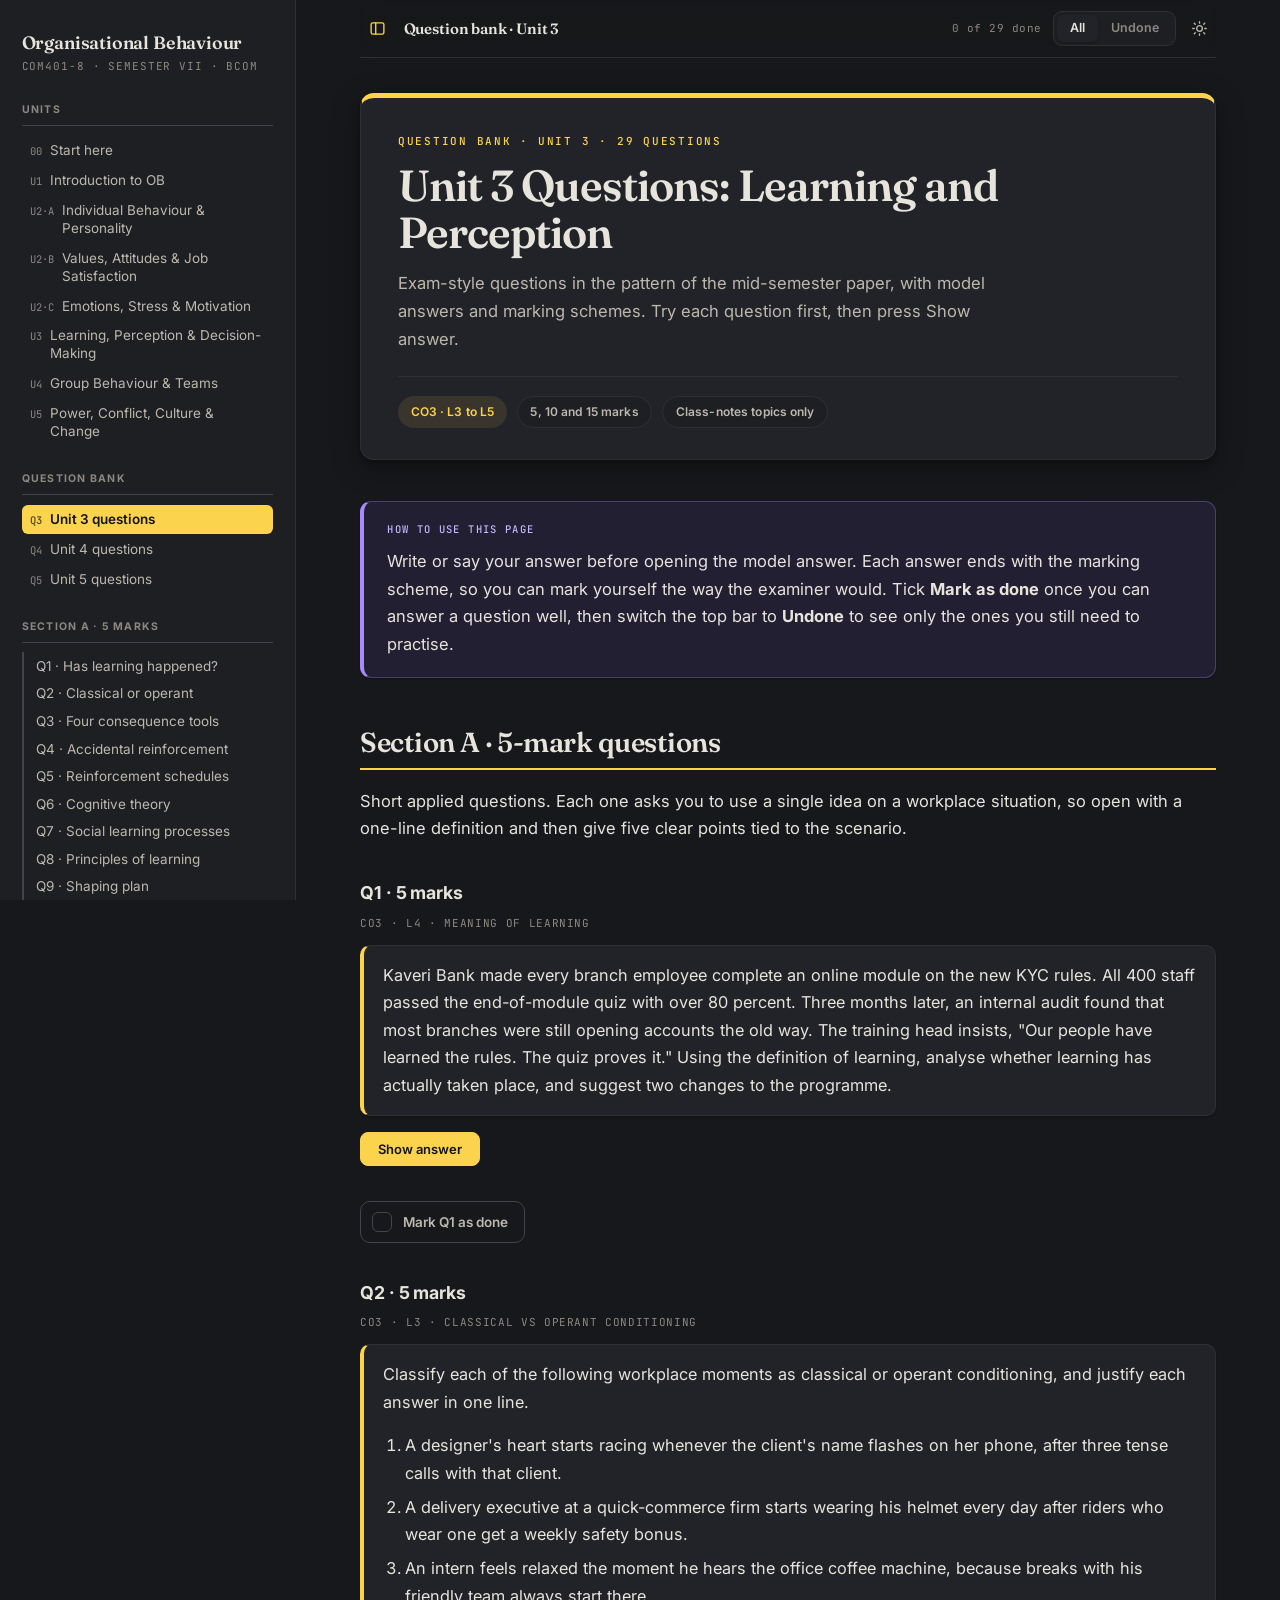
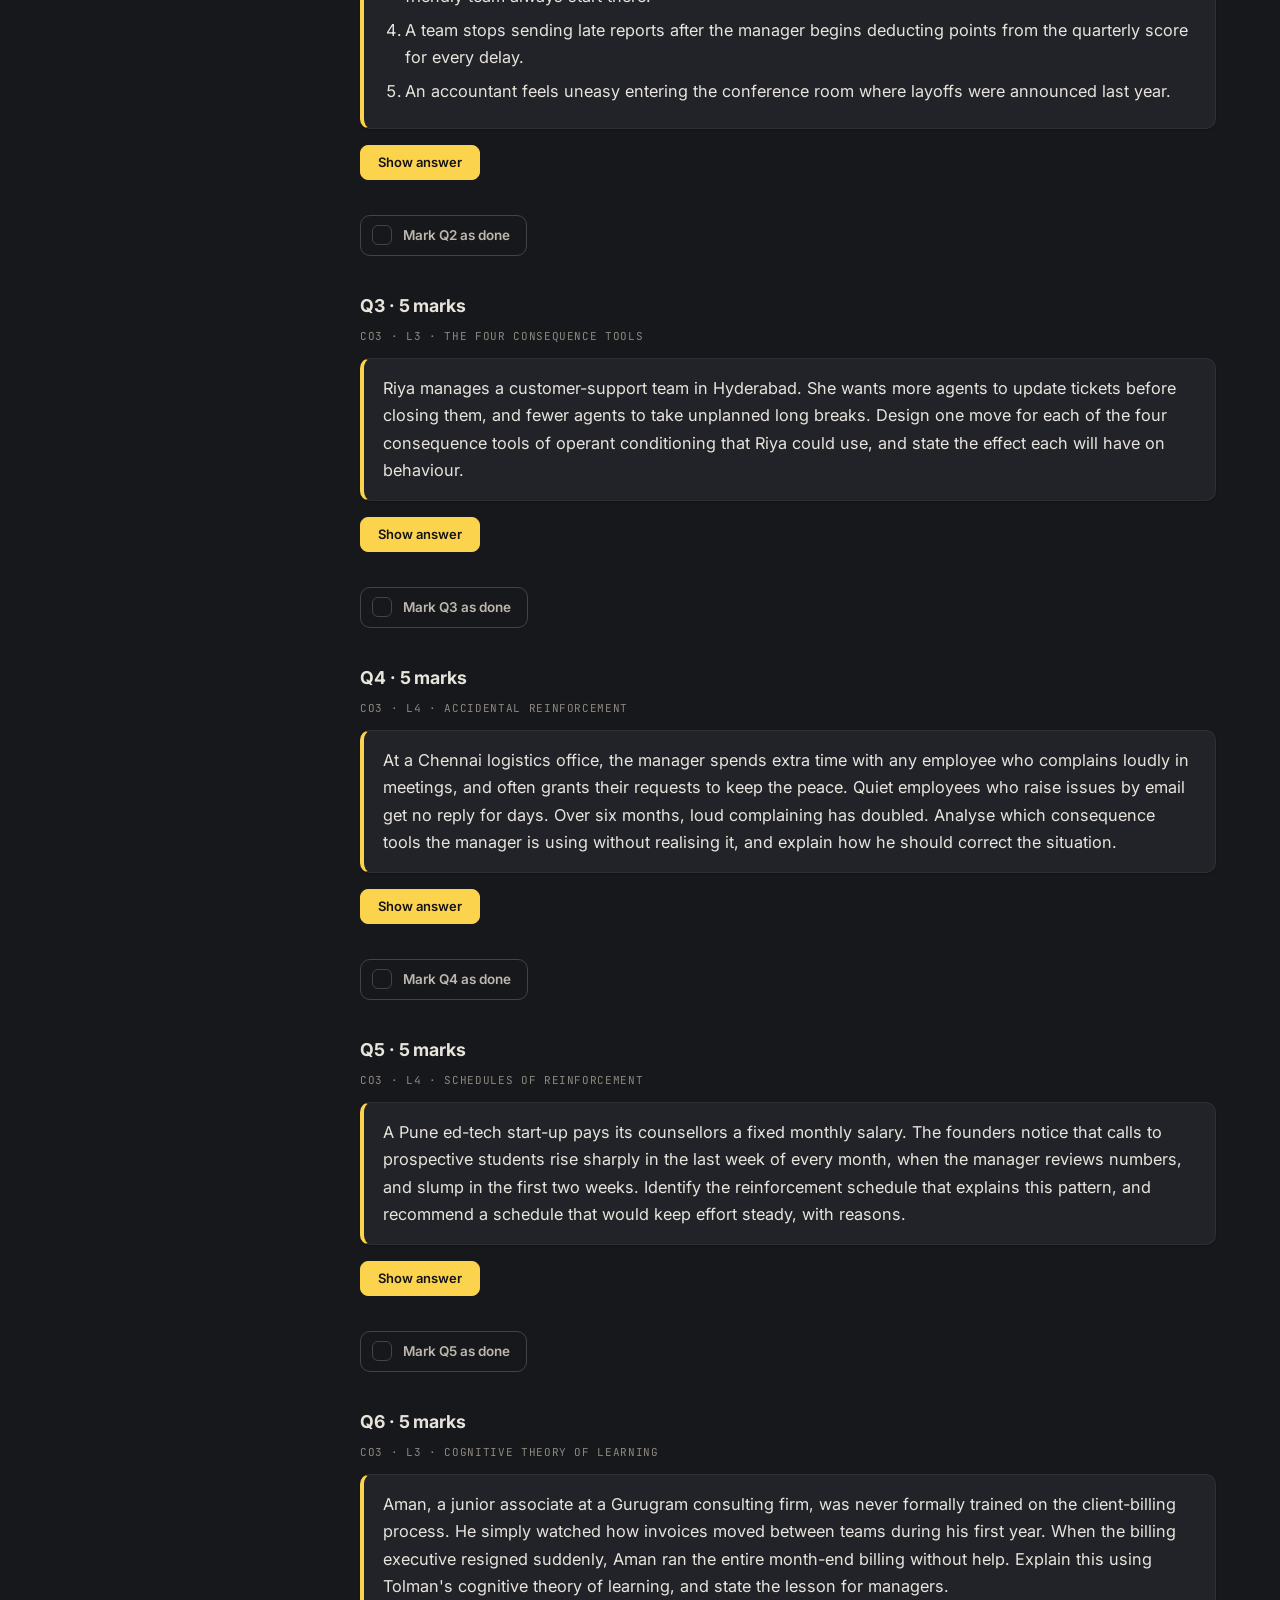
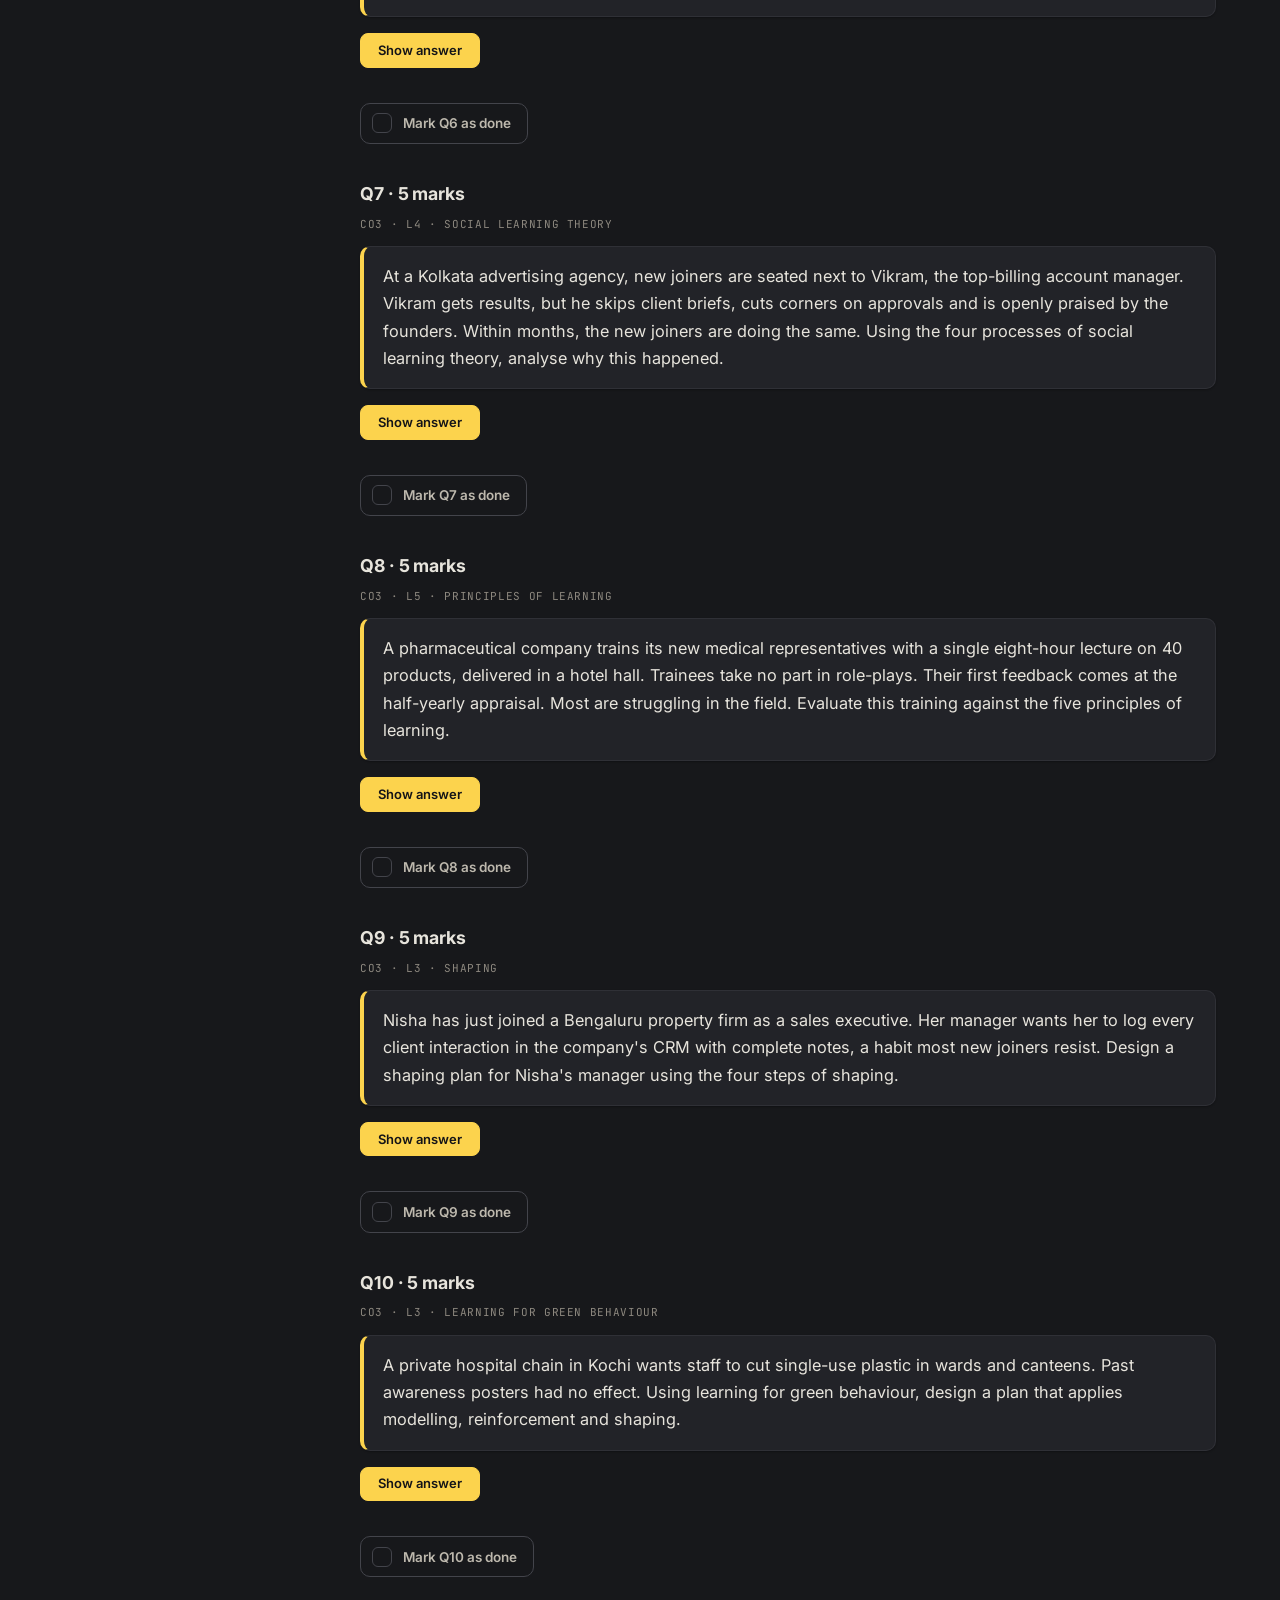
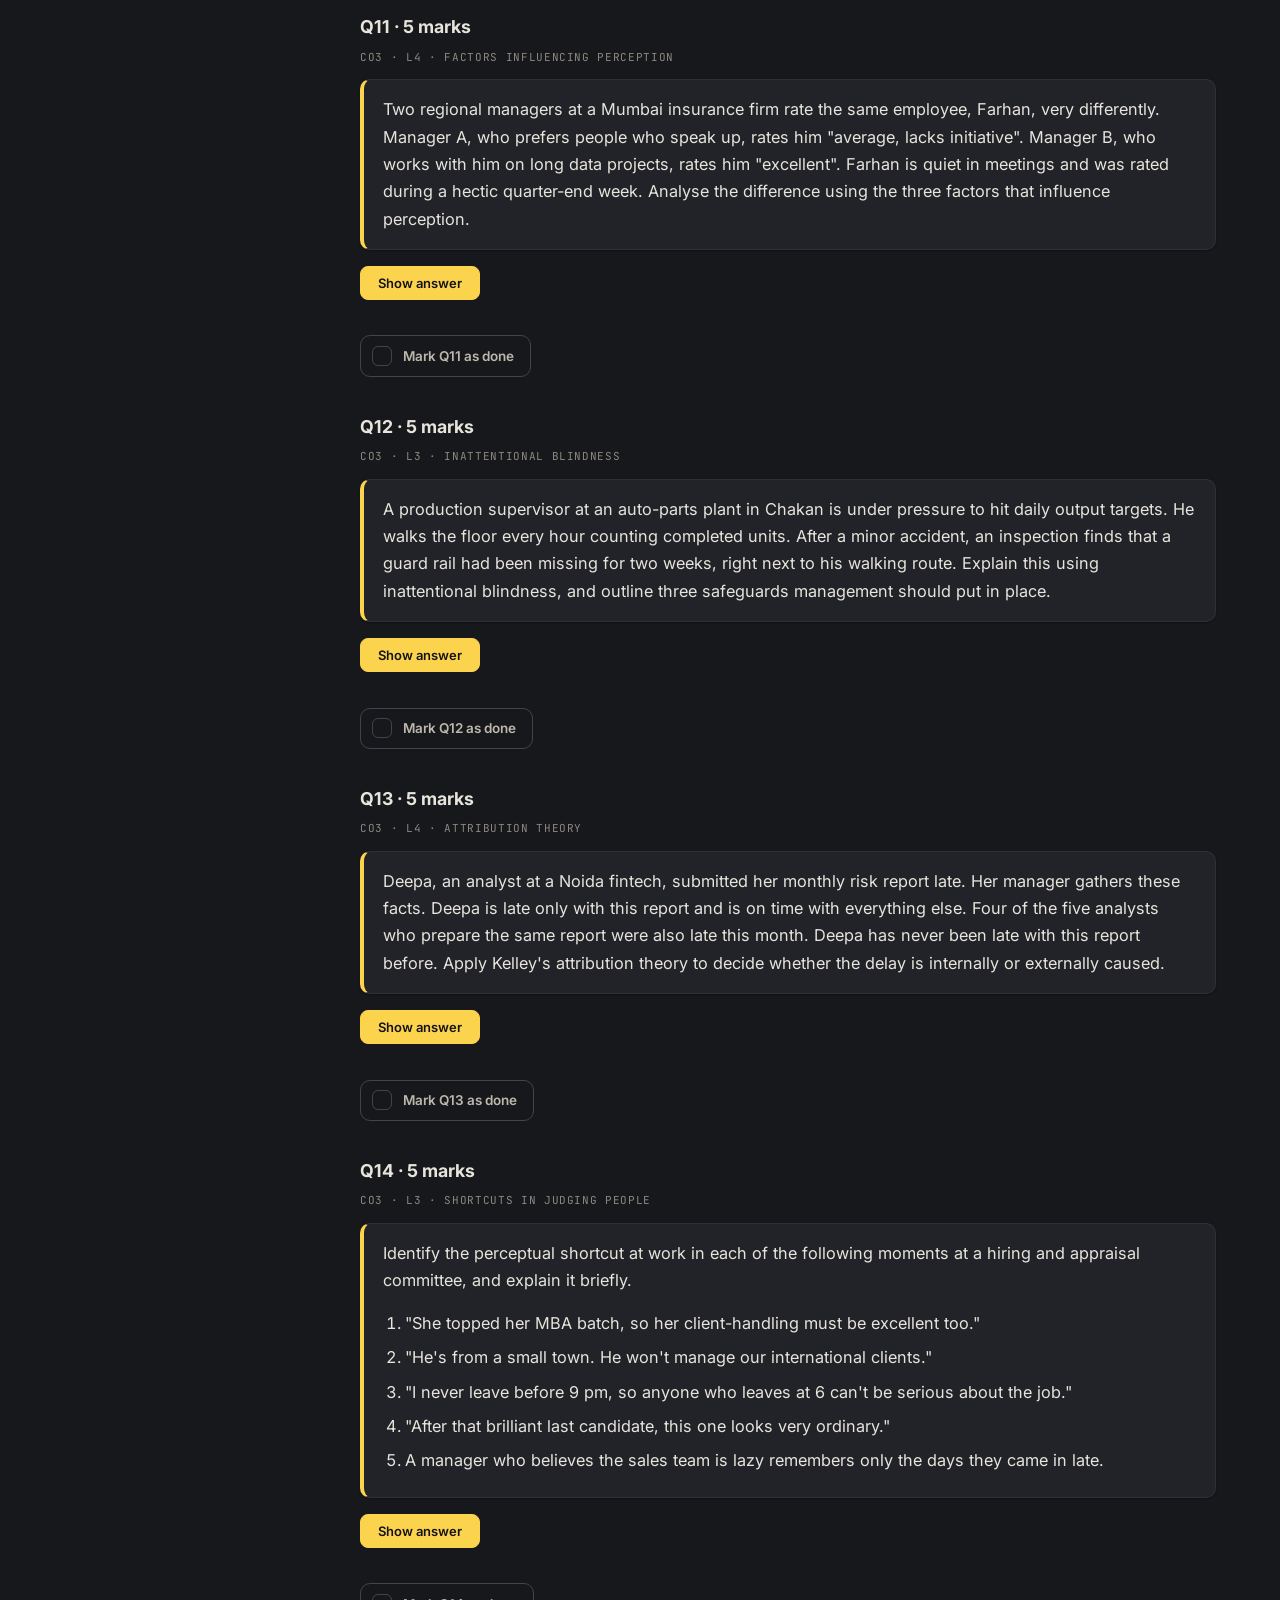
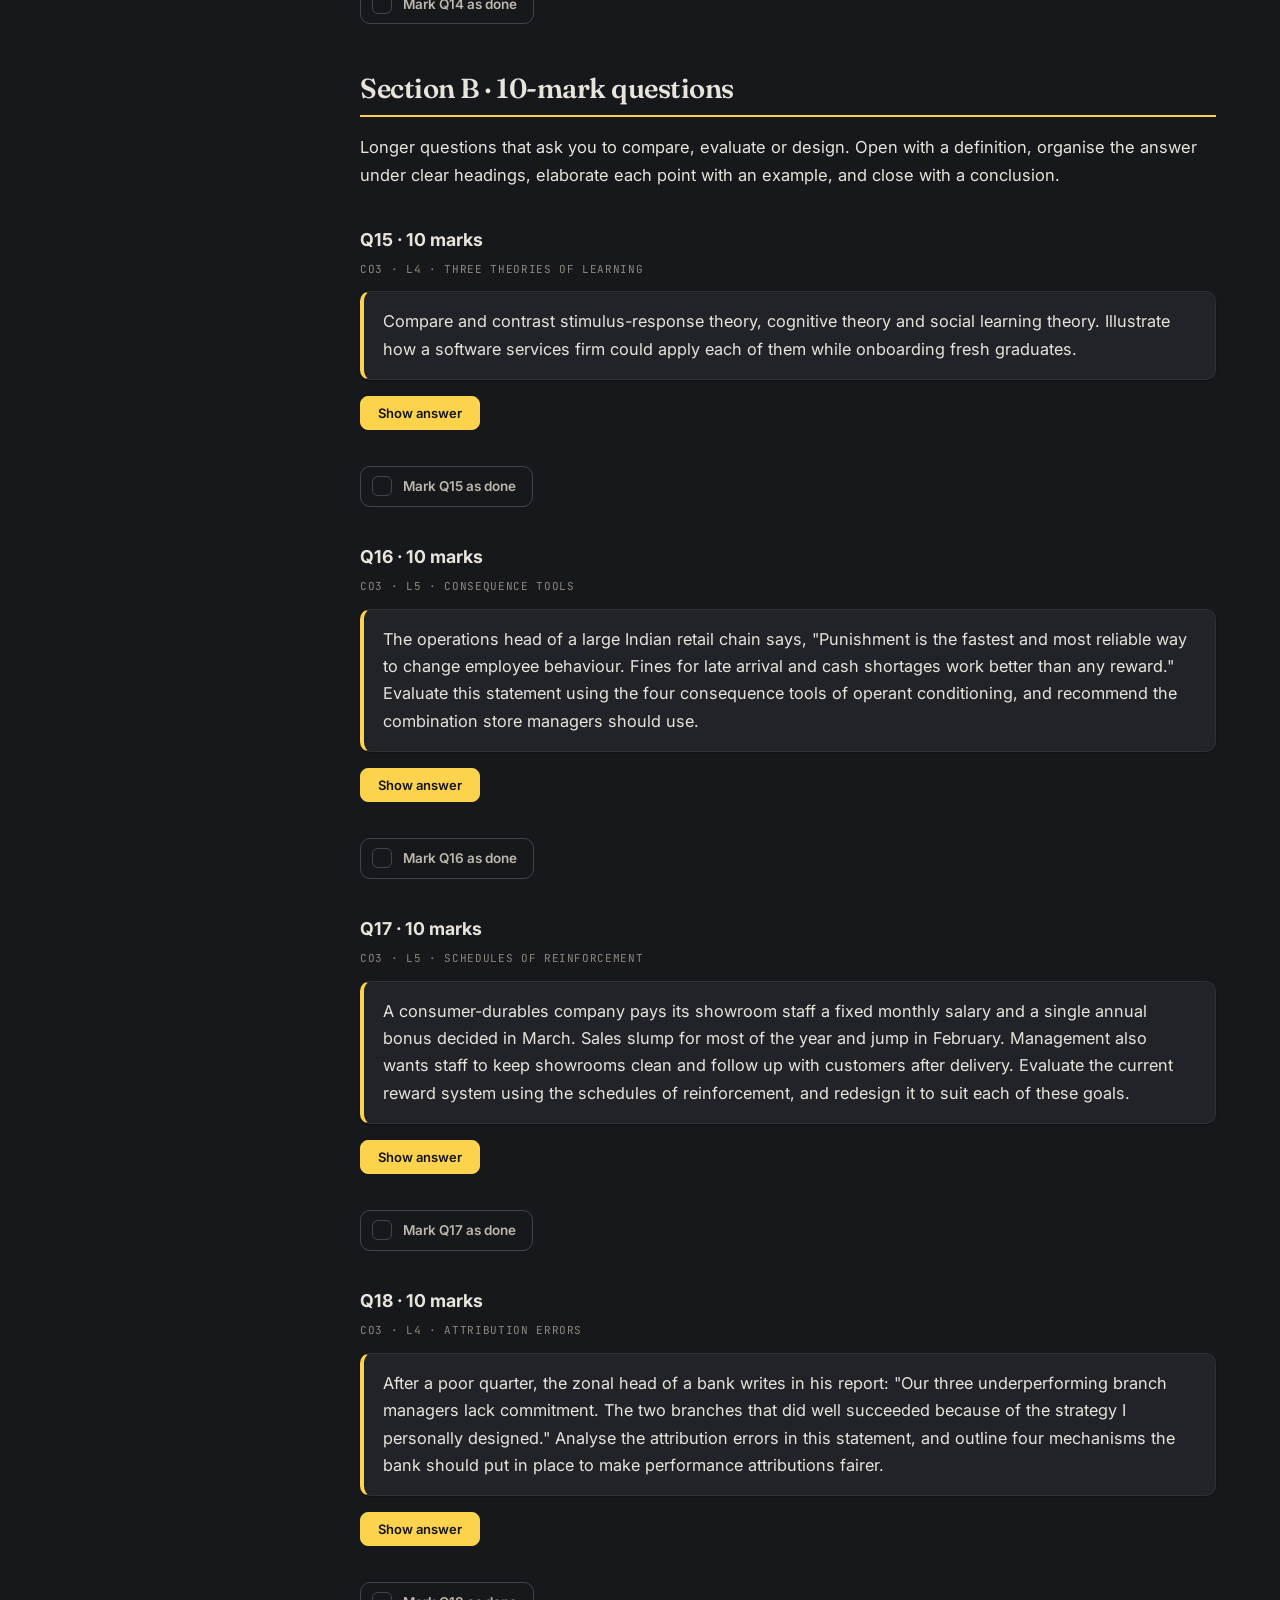
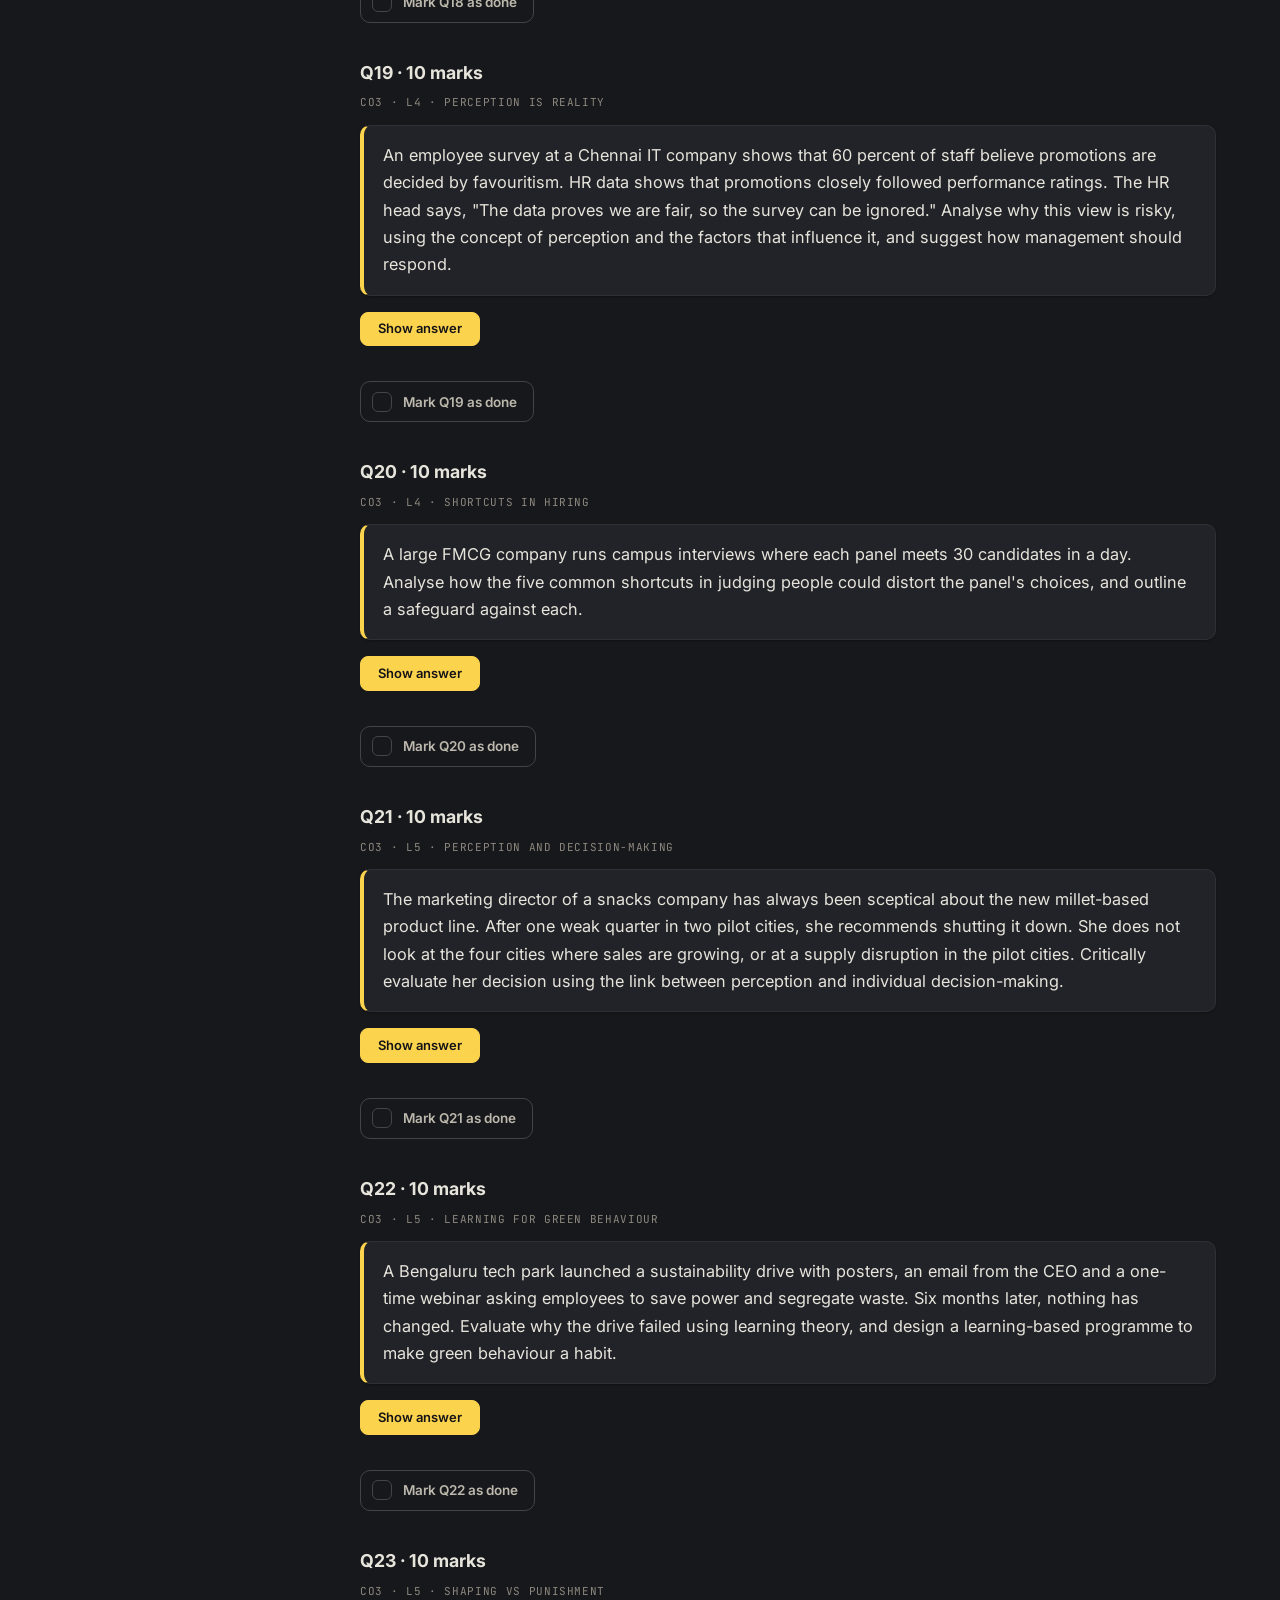
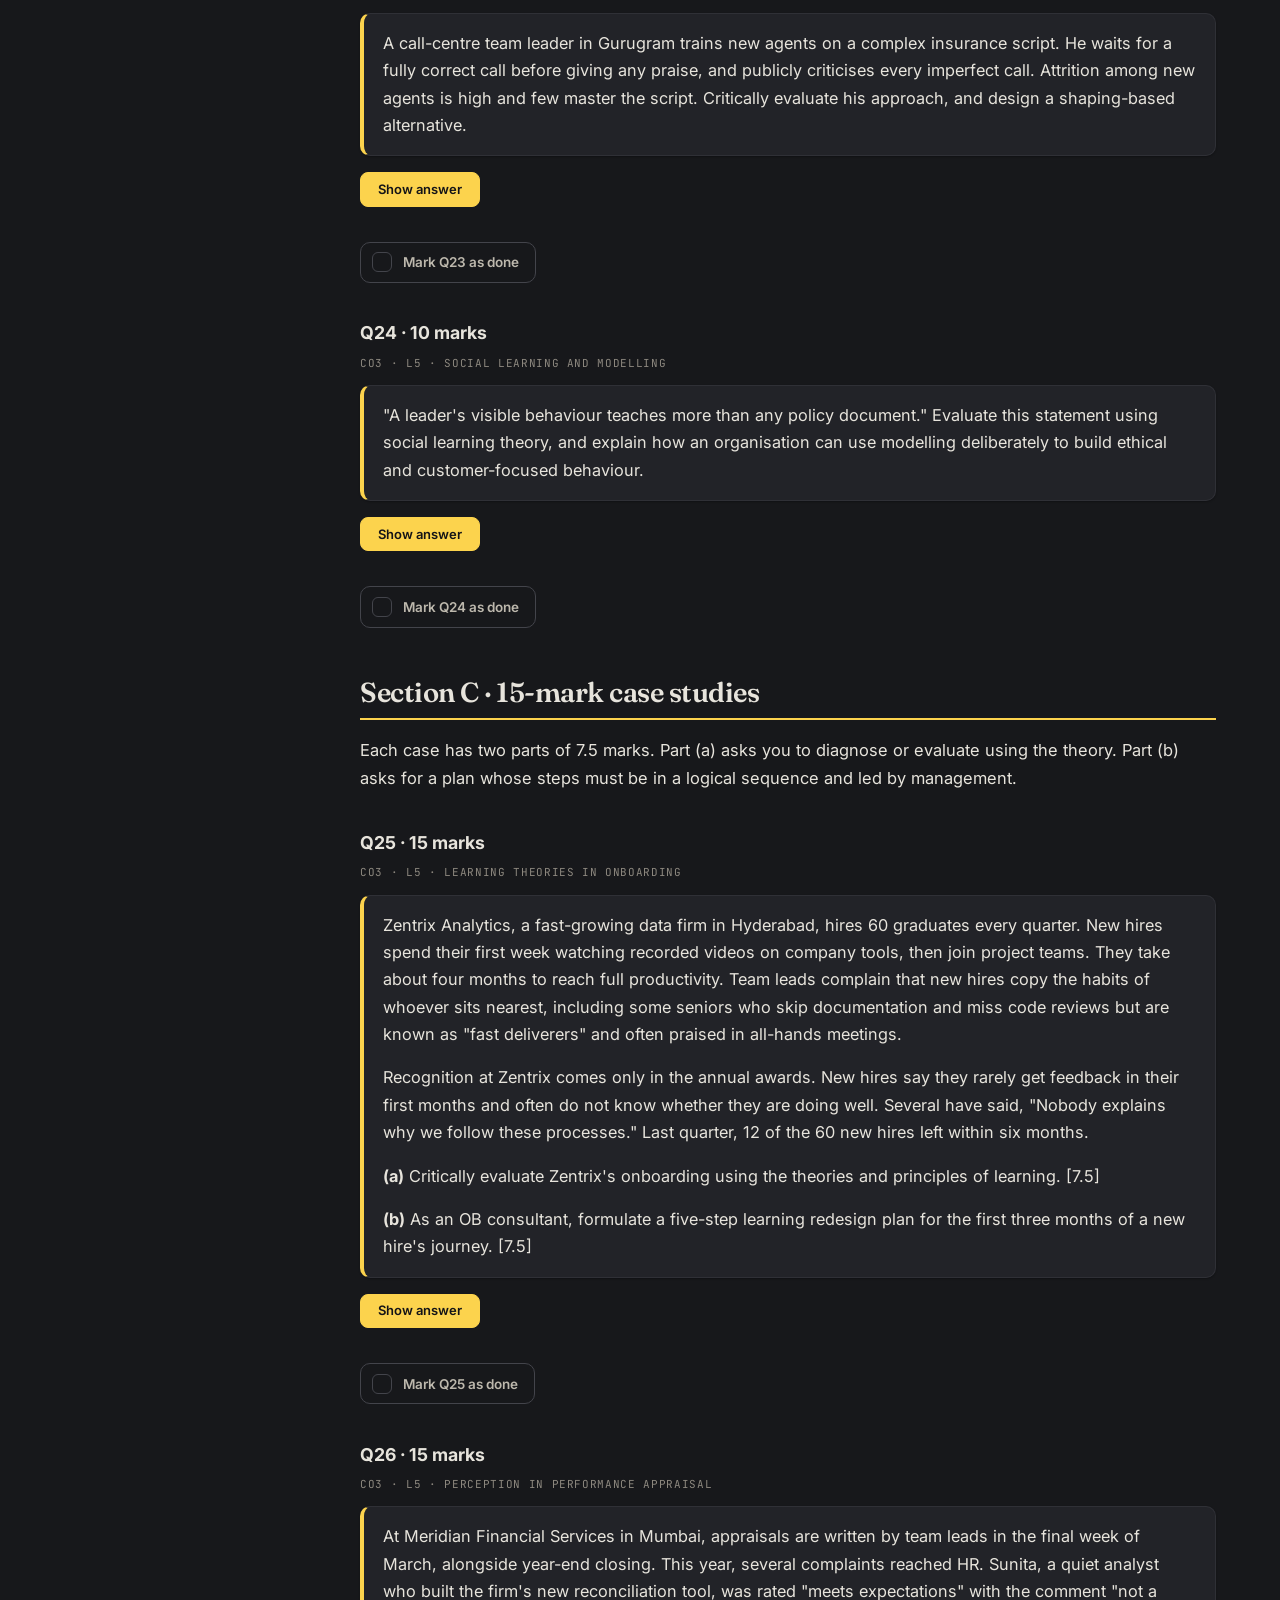
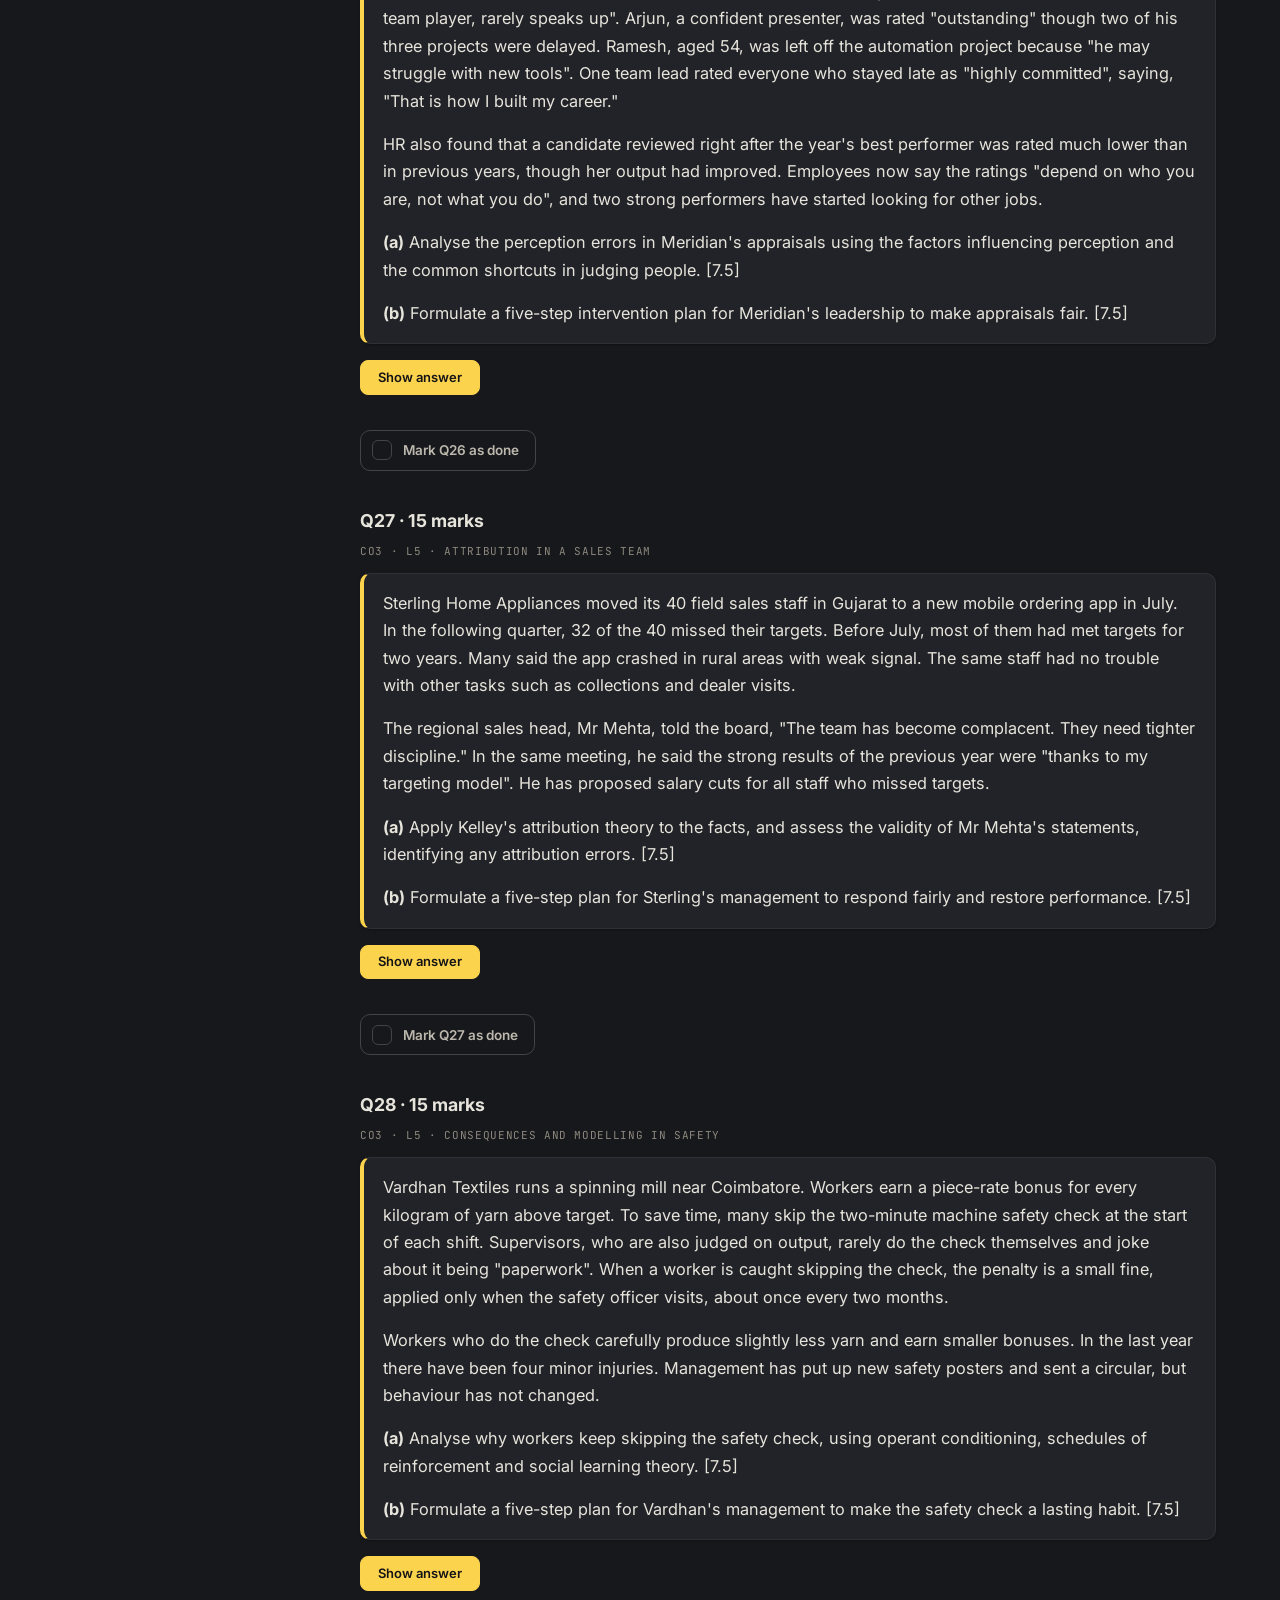
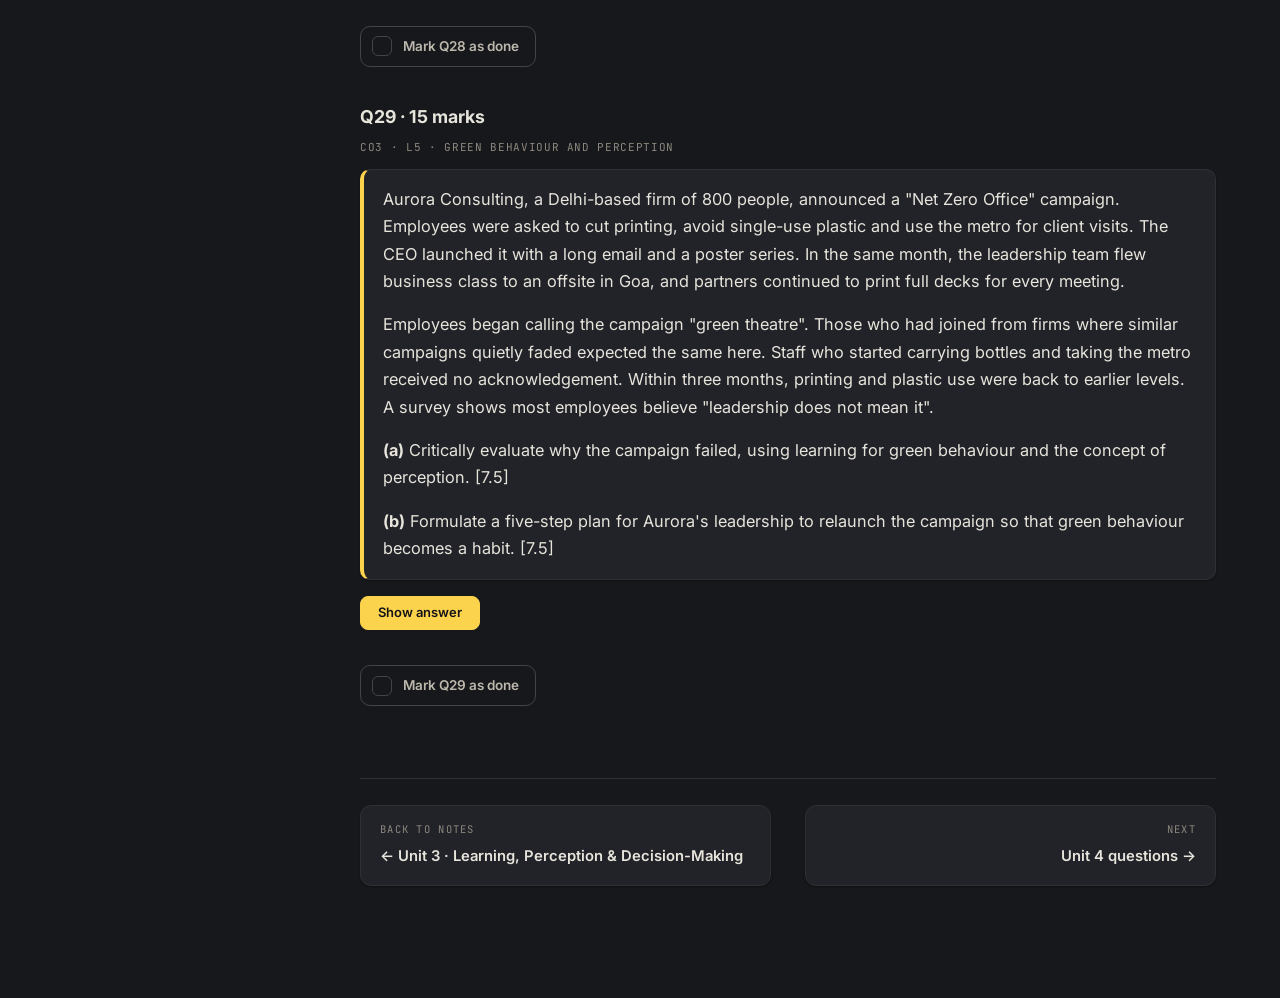
==== qbank-unit3.html @ 320465c9 "Add question banks for Units 3-5; Unit 5 culture and change from class notes - New pages qbank-unit3" ====
<!DOCTYPE html>
<html lang="en">
<head>
<meta charset="utf-8">
<meta name="viewport" content="width=device-width, initial-scale=1">
<title>Question bank · Unit 3 · COM401-8</title>
<link rel="stylesheet" href="assets/style.css?v=4">
<script src="assets/study.js?v=4"></script>
</head>
<body data-unit="3" data-title="Question bank · Unit 3">
<div class="shell">

<aside class="sidebar">
  <a class="side-brand" href="index.html">Organisational Behaviour</a>
  <div class="side-code">COM401-8 · Semester VII · BCom</div>

  <div class="side-group">
    <h4>Units</h4>
    <a class="side-unit" href="index.html"><span class="su-n">00</span><span>Start here</span></a>
    <a class="side-unit" href="unit1.html"><span class="su-n">U1</span><span>Introduction to OB</span></a>
    <a class="side-unit" href="unit2-personality.html"><span class="su-n">U2·A</span><span>Individual Behaviour &amp; Personality</span></a>
    <a class="side-unit" href="unit2-values-attitudes.html"><span class="su-n">U2·B</span><span>Values, Attitudes &amp; Job Satisfaction</span></a>
    <a class="side-unit" href="unit2-emotions-stress-motivation.html"><span class="su-n">U2·C</span><span>Emotions, Stress &amp; Motivation</span></a>
    <a class="side-unit" href="unit3.html"><span class="su-n">U3</span><span>Learning, Perception &amp; Decision-Making</span></a>
    <a class="side-unit" href="unit4.html"><span class="su-n">U4</span><span>Group Behaviour &amp; Teams</span></a>
    <a class="side-unit" href="unit5.html"><span class="su-n">U5</span><span>Power, Conflict, Culture &amp; Change</span></a>
  </div>

  <div class="side-group">
    <h4>Question bank</h4>
    <a class="side-unit current" href="qbank-unit3.html"><span class="su-n">Q3</span><span>Unit 3 questions</span></a>
    <a class="side-unit" href="qbank-unit4.html"><span class="su-n">Q4</span><span>Unit 4 questions</span></a>
    <a class="side-unit" href="qbank-unit5.html"><span class="su-n">Q5</span><span>Unit 5 questions</span></a>
  </div>

  <div class="side-group">
    <h4>Section A · 5 marks</h4>
    <ul class="side-toc">
      <li><a href="#q1">Q1 · Has learning happened?</a></li>
      <li><a href="#q2">Q2 · Classical or operant</a></li>
      <li><a href="#q3">Q3 · Four consequence tools</a></li>
      <li><a href="#q4">Q4 · Accidental reinforcement</a></li>
      <li><a href="#q5">Q5 · Reinforcement schedules</a></li>
      <li><a href="#q6">Q6 · Cognitive theory</a></li>
      <li><a href="#q7">Q7 · Social learning processes</a></li>
      <li><a href="#q8">Q8 · Principles of learning</a></li>
      <li><a href="#q9">Q9 · Shaping plan</a></li>
      <li><a href="#q10">Q10 · Green behaviour plan</a></li>
      <li><a href="#q11">Q11 · Perception factors</a></li>
      <li><a href="#q12">Q12 · Inattentional blindness</a></li>
      <li><a href="#q13">Q13 · Kelley's three signals</a></li>
      <li><a href="#q14">Q14 · Spot the shortcut</a></li>
    </ul>
  </div>

  <div class="side-group">
    <h4>Section B · 10 marks</h4>
    <ul class="side-toc">
      <li><a href="#q15">Q15 · Three learning theories</a></li>
      <li><a href="#q16">Q16 · Is punishment best?</a></li>
      <li><a href="#q17">Q17 · Redesign reward schedules</a></li>
      <li><a href="#q18">Q18 · Attribution errors</a></li>
      <li><a href="#q19">Q19 · Perception is reality</a></li>
      <li><a href="#q20">Q20 · Shortcuts in hiring</a></li>
      <li><a href="#q21">Q21 · Perception and decisions</a></li>
      <li><a href="#q22">Q22 · Failed green drive</a></li>
      <li><a href="#q23">Q23 · Shaping vs punishment</a></li>
      <li><a href="#q24">Q24 · Leaders as models</a></li>
    </ul>
  </div>

  <div class="side-group">
    <h4>Section C · 15 marks</h4>
    <ul class="side-toc">
      <li><a href="#q25">Q25 · Zentrix onboarding</a></li>
      <li><a href="#q26">Q26 · Meridian appraisals</a></li>
      <li><a href="#q27">Q27 · Sterling sales slump</a></li>
      <li><a href="#q28">Q28 · Vardhan safety checks</a></li>
      <li><a href="#q29">Q29 · Aurora green campaign</a></li>
    </ul>
  </div>
</aside>

<main>
<div class="wrap">

  <header class="masthead">
    <div class="mh-eyebrow">Question bank · Unit 3 · 29 questions</div>
    <h1>Unit 3 Questions: Learning and Perception</h1>
    <p class="mh-sub">Exam-style questions in the pattern of the mid-semester paper, with model answers and marking schemes. Try each question first, then press Show answer.</p>
    <div class="mh-meta">
      <span class="chip">CO3 · L3 to L5</span>
      <span class="chip plain">5, 10 and 15 marks</span>
      <span class="chip plain">Class-notes topics only</span>
    </div>
  </header>

  <div class="box key">
    <span class="box-label">How to use this page</span>
    <p>Write or say your answer before opening the model answer. Each answer ends with the marking scheme, so you can mark yourself the way the examiner would. Tick <strong>Mark as done</strong> once you can answer a question well, then switch the top bar to <strong>Undone</strong> to see only the ones you still need to practise.</p>
  </div>

  <h2 class="sec qb-divider">Section A · 5-mark questions</h2>
  <p>Short applied questions. Each one asks you to use a single idea on a workplace situation, so open with a one-line definition and then give five clear points tied to the scenario.</p>

  <h3 id="q1">Q1 · 5 marks</h3>
  <p class="q-meta">CO3 · L4 · Meaning of learning</p>
  <div class="q-text"><p>Kaveri Bank made every branch employee complete an online module on the new KYC rules. All 400 staff passed the end-of-module quiz with over 80 percent. Three months later, an internal audit found that most branches were still opening accounts the old way. The training head insists, "Our people have learned the rules. The quiz proves it." Using the definition of learning, analyse whether learning has actually taken place, and suggest two changes to the programme.</p></div>
  <div class="answer">
    <p><strong>Learning</strong> is any relatively permanent change in behaviour that occurs as a result of experience. Each key word can be tested against the bank's case.</p>
    <ul>
      <li><strong>Behaviour:</strong> learning must show up in what people do, not in what they know. Passing a quiz shows knowledge. Opening accounts the old way shows the behaviour has not changed, so the claim fails on this word.</li>
      <li><strong>Permanent:</strong> even if a few staff followed the new rules right after the module, the audit shows they slipped back. A change that does not last is not learning.</li>
      <li><strong>Experience:</strong> the change must come from practice, observation or consequences. A one-time online module gave none of these. Learning cannot be installed by a circular or a memo.</li>
      <li><strong>Change 1, practice on the live system:</strong> make staff open dummy accounts on the actual screen under the new rules, so the behaviour is practised, not just read about.</li>
      <li><strong>Change 2, consequences and checks:</strong> branch heads review new accounts every week, praise correct files and correct errors at once, so the right behaviour is reinforced.</li>
    </ul>
    <p>So the training head is wrong. The quiz measured knowledge, and learning is judged by behaviour.</p>
    <div class="box exam"><span class="box-label">Marking scheme</span><p>Definition with the three key words applied to the case: 3 marks (1 each). Two practical changes linked to the definition: 2 marks (1 each).</p></div>
  </div>

  <h3 id="q2">Q2 · 5 marks</h3>
  <p class="q-meta">CO3 · L3 · Classical vs operant conditioning</p>
  <div class="q-text"><p>Classify each of the following workplace moments as classical or operant conditioning, and justify each answer in one line.</p>
  <ol>
    <li>A designer's heart starts racing whenever the client's name flashes on her phone, after three tense calls with that client.</li>
    <li>A delivery executive at a quick-commerce firm starts wearing his helmet every day after riders who wear one get a weekly safety bonus.</li>
    <li>An intern feels relaxed the moment he hears the office coffee machine, because breaks with his friendly team always start there.</li>
    <li>A team stops sending late reports after the manager begins deducting points from the quarterly score for every delay.</li>
    <li>An accountant feels uneasy entering the conference room where layoffs were announced last year.</li>
  </ol></div>
  <div class="answer">
    <p><strong>Classical conditioning</strong> links a neutral cue to an automatic, involuntary reaction. <strong>Operant conditioning</strong> shapes voluntary behaviour through the consequence that follows it.</p>
    <ol>
      <li><strong>Classical.</strong> The name on the screen is a cue paired with stressful calls. The racing heart is involuntary.</li>
      <li><strong>Operant.</strong> Wearing a helmet is a chosen behaviour, repeated because a reward (the bonus) follows it. This is positive reinforcement.</li>
      <li><strong>Classical.</strong> The sound of the machine has been paired with pleasant breaks, so it now triggers relaxation on its own.</li>
      <li><strong>Operant.</strong> Sending reports late is a voluntary act that falls because an unpleasant consequence (lost points) follows. This is punishment.</li>
      <li><strong>Classical.</strong> The room is a cue paired with a painful event. The unease is automatic, not chosen.</li>
    </ol>
    <p>The test in every case: if the reaction is automatic and set off by a cue that comes before it, it is classical. If the behaviour is chosen and driven by what follows, it is operant.</p>
    <div class="box exam"><span class="box-label">Marking scheme</span><p>1 mark per moment: 0.5 for the correct label and 0.5 for a justification that names the cue or the consequence.</p></div>
  </div>

  <h3 id="q3">Q3 · 5 marks</h3>
  <p class="q-meta">CO3 · L3 · The four consequence tools</p>
  <div class="q-text"><p>Riya manages a customer-support team in Hyderabad. She wants more agents to update tickets before closing them, and fewer agents to take unplanned long breaks. Design one move for each of the four consequence tools of operant conditioning that Riya could use, and state the effect each will have on behaviour.</p></div>
  <div class="answer">
    <p>Operant conditioning gives a manager four tools. <strong>Positive</strong> means something is added and <strong>negative</strong> means something is removed. Two tools raise a behaviour and two reduce it.</p>
    <ul>
      <li><strong>Positive reinforcement (adds something pleasant, behaviour rises):</strong> name the agent with the most complete ticket updates in the daily huddle and add points towards a monthly reward.</li>
      <li><strong>Negative reinforcement (removes something unpleasant, behaviour rises):</strong> agents who keep 95 percent of tickets updated for a month are excused from the end-of-day manual ticket audit.</li>
      <li><strong>Punishment (adds something unpleasant, behaviour falls):</strong> an unplanned long break leads to a formal note in the attendance record.</li>
      <li><strong>Extinction (removes the reward that kept the behaviour going, behaviour fades):</strong> if agents stretch breaks because colleagues cover their queue, stop the informal covering so the long break no longer pays off.</li>
      <li><strong>Balance:</strong> Riya should lean on the two reinforcement tools for ticket updates and use punishment sparingly, because punishment shows what to stop, not what to do.</li>
    </ul>
    <div class="box exam"><span class="box-label">Marking scheme</span><p>1 mark for each tool correctly defined and applied to Riya's team (4 marks). 1 mark for stating the effect on behaviour or a sensible note on balance.</p></div>
  </div>

  <h3 id="q4">Q4 · 5 marks</h3>
  <p class="q-meta">CO3 · L4 · Accidental reinforcement</p>
  <div class="q-text"><p>At a Chennai logistics office, the manager spends extra time with any employee who complains loudly in meetings, and often grants their requests to keep the peace. Quiet employees who raise issues by email get no reply for days. Over six months, loud complaining has doubled. Analyse which consequence tools the manager is using without realising it, and explain how he should correct the situation.</p></div>
  <div class="answer">
    <p>Under operant conditioning, behaviour followed by a pleasant consequence is repeated. Managers often reward the very behaviour they want to stop.</p>
    <ul>
      <li><strong>Accidental positive reinforcement:</strong> attention and granted requests follow loud complaining. A pleasant consequence is being added, so the behaviour rises. That is why it has doubled.</li>
      <li><strong>Accidental extinction of the right behaviour:</strong> calm emails get no response, so the reward that should keep them going is missing. That behaviour is fading.</li>
      <li><strong>Correction 1, extinction for the loud style:</strong> stop granting requests simply because they are loud. Acknowledge briefly and move the issue to a proper channel, so loudness no longer pays.</li>
      <li><strong>Correction 2, positive reinforcement for the right channel:</strong> reply to emailed issues within a fixed time and act on good ones, so raising issues calmly is what gets results.</li>
      <li><strong>Correction 3, consistency:</strong> apply the same rule to everyone. If loud complaints are rewarded even now and then, the behaviour becomes harder to remove.</li>
    </ul>
    <div class="box exam"><span class="box-label">Marking scheme</span><p>Identifying the accidental reinforcement and the accidental extinction: 2 marks. Three corrective moves using the correct tools: 3 marks (1 each).</p></div>
  </div>

  <h3 id="q5">Q5 · 5 marks</h3>
  <p class="q-meta">CO3 · L4 · Schedules of reinforcement</p>
  <div class="q-text"><p>A Pune ed-tech start-up pays its counsellors a fixed monthly salary. The founders notice that calls to prospective students rise sharply in the last week of every month, when the manager reviews numbers, and slump in the first two weeks. Identify the reinforcement schedule that explains this pattern, and recommend a schedule that would keep effort steady, with reasons.</p></div>
  <div class="answer">
    <p>A <strong>schedule of reinforcement</strong> decides when a reward is given. It depends on whether the reward is tied to time (interval) or output (ratio), and whether it is fixed or variable.</p>
    <ul>
      <li><strong>Current schedule, fixed interval:</strong> the salary and the review come on a known date whatever the effort. Effort rises just before the reward or check, then drops. This matches the end-of-month spike.</li>
      <li><strong>Why it fails here:</strong> counsellors learn that the first weeks carry no consequence, so the timing of the review, not the work, drives behaviour.</li>
      <li><strong>Recommended for output, variable ratio:</strong> add a commission or incentive on enrolments. Any call could be the one that converts, so effort stays high and lasting.</li>
      <li><strong>Recommended for checks, variable interval:</strong> replace the fixed review date with unannounced call reviews at random times, so steady effort is the only safe strategy.</li>
      <li><strong>Balance:</strong> keep the salary as a base for security, and add the variable elements on top to drive steady effort.</li>
    </ul>
    <div class="box exam"><span class="box-label">Marking scheme</span><p>Correct identification with the reason for the spike: 2 marks. Recommended schedule(s) with reasons: 3 marks.</p></div>
  </div>

  <h3 id="q6">Q6 · 5 marks</h3>
  <p class="q-meta">CO3 · L3 · Cognitive theory of learning</p>
  <div class="q-text"><p>Aman, a junior associate at a Gurugram consulting firm, was never formally trained on the client-billing process. He simply watched how invoices moved between teams during his first year. When the billing executive resigned suddenly, Aman ran the entire month-end billing without help. Explain this using Tolman's cognitive theory of learning, and state the lesson for managers.</p></div>
  <div class="answer">
    <p><strong>Cognitive theory</strong> (Tolman) holds that learning is more than reflex. Thinking sits between the stimulus and the response.</p>
    <ul>
      <li><strong>Mental map:</strong> over the year Aman built a mental picture of the billing system: which team raises the invoice, who approves it, where it goes next.</li>
      <li><strong>Learning without immediate reward:</strong> nobody rewarded Aman for noticing the process. He learned it anyway, like Tolman's rats that learned the maze with no food in it.</li>
      <li><strong>Learning shows when it is useful:</strong> the knowledge stayed hidden until the resignation gave him a reason to use it, just as the rats ran fast once food was placed at the end.</li>
      <li><strong>Expectancy:</strong> Aman expected that stepping in would be valued, so he acted on that belief.</li>
      <li><strong>Lesson for managers:</strong> explain the why, not just the what. People who understand how a system works can handle new situations without being told every step. Exposing juniors to whole processes builds capacity for the future.</li>
    </ul>
    <div class="box exam"><span class="box-label">Marking scheme</span><p>1 mark each for mental maps, learning without reward, use when useful (Tolman's rats), and expectancy applied to Aman. 1 mark for the managerial lesson.</p></div>
  </div>

  <h3 id="q7">Q7 · 5 marks</h3>
  <p class="q-meta">CO3 · L4 · Social learning theory</p>
  <div class="q-text"><p>At a Kolkata advertising agency, new joiners are seated next to Vikram, the top-billing account manager. Vikram gets results, but he skips client briefs, cuts corners on approvals and is openly praised by the founders. Within months, the new joiners are doing the same. Using the four processes of social learning theory, analyse why this happened.</p></div>
  <div class="answer">
    <p><strong>Social learning theory</strong> (Bandura) says people learn by watching others and copying models they find credible or admired. They do not need to be rewarded themselves.</p>
    <ul>
      <li><strong>Attention:</strong> the joiners noticed Vikram because he sits beside them and is the most successful, admired person around. Credible models get attention, whether their habits are good or bad.</li>
      <li><strong>Retention:</strong> they see his shortcuts every day, so the behaviour is easy to remember and recall.</li>
      <li><strong>Reproduction:</strong> skipping briefs and rushing approvals takes no special skill, so the joiners can copy it at once.</li>
      <li><strong>Motivation:</strong> the founders openly praise Vikram. Seeing the model rewarded tells the joiners that this is how to succeed, so they want to copy it.</li>
      <li><strong>Conclusion:</strong> the agency taught the shortcuts without meaning to. Seating and praise made Vikram the model, and a leader or star is always modelling, whether they intend to or not.</li>
    </ul>
    <div class="box exam"><span class="box-label">Marking scheme</span><p>1 mark for each of the four processes applied to the case (4 marks). 1 mark for the conclusion on unintended modelling.</p></div>
  </div>

  <h3 id="q8">Q8 · 5 marks</h3>
  <p class="q-meta">CO3 · L5 · Principles of learning</p>
  <div class="q-text"><p>A pharmaceutical company trains its new medical representatives with a single eight-hour lecture on 40 products, delivered in a hotel hall. Trainees take no part in role-plays. Their first feedback comes at the half-yearly appraisal. Most are struggling in the field. Evaluate this training against the five principles of learning.</p></div>
  <div class="answer">
    <p>The <strong>principles of learning</strong> are the conditions that make training stick. The programme breaks all five.</p>
    <ul>
      <li><strong>Motivation and readiness:</strong> 40 products in one day overloads new reps who lack the basics. They are not ready for that volume, and interest drops.</li>
      <li><strong>Active practice and repetition:</strong> a lecture means listening, not doing. Without role-plays, the reps never practise detailing a product to a doctor.</li>
      <li><strong>Timely feedback and reinforcement:</strong> the first feedback comes after six months. By then wrong habits are fixed. Feedback should follow each attempt.</li>
      <li><strong>Meaningful, whole-to-part material:</strong> a list of 40 products has no big picture. Reps should first see the doctor's journey and the therapy area, then the product details.</li>
      <li><strong>Transfer:</strong> a hotel hall is nothing like a doctor's clinic. Practice in clinic-like conditions, or on field visits with a senior, would carry over to the job.</li>
    </ul>
    <p>Verdict: the content may be accurate, but the design ignores how people learn, so it fails to change field behaviour.</p>
    <div class="box exam"><span class="box-label">Marking scheme</span><p>1 mark for each principle named and evaluated against the case.</p></div>
  </div>

  <h3 id="q9">Q9 · 5 marks</h3>
  <p class="q-meta">CO3 · L3 · Shaping</p>
  <div class="q-text"><p>Nisha has just joined a Bengaluru property firm as a sales executive. Her manager wants her to log every client interaction in the company's CRM with complete notes, a habit most new joiners resist. Design a shaping plan for Nisha's manager using the four steps of shaping.</p></div>
  <div class="answer">
    <p><strong>Shaping</strong> means reinforcing successive approximations: rewarding each small step that moves closer to the target behaviour instead of waiting for the finished article.</p>
    <ul>
      <li><strong>Target behaviour:</strong> every client interaction logged in the CRM, with complete notes, on the same day.</li>
      <li><strong>Step 1, start where she is:</strong> in week one, praise Nisha for logging any interaction at all, even with one-line notes.</li>
      <li><strong>Step 2, raise the bar in stages:</strong> in week two, praise only entries made on the same day. In week three, only entries with the client's needs and next step recorded. The old level no longer earns praise.</li>
      <li><strong>Step 3, reward often early, then thin out:</strong> daily recognition in the first weeks builds the habit. Later, move to occasional checks and monthly recognition so it lasts without the manager.</li>
      <li><strong>Step 4, never punish the attempt:</strong> if an entry is incomplete, coach her on what to add instead of scolding. Punishing a rough step kills the willingness to try the next one.</li>
    </ul>
    <div class="box exam"><span class="box-label">Marking scheme</span><p>Definition and target behaviour: 1 mark. Each of the four steps applied to Nisha: 1 mark each (4 marks).</p></div>
  </div>

  <h3 id="q10">Q10 · 5 marks</h3>
  <p class="q-meta">CO3 · L3 · Learning for green behaviour</p>
  <div class="q-text"><p>A private hospital chain in Kochi wants staff to cut single-use plastic in wards and canteens. Past awareness posters had no effect. Using learning for green behaviour, design a plan that applies modelling, reinforcement and shaping.</p></div>
  <div class="answer">
    <p><strong>Learning for green behaviour</strong> applies the learning engine to sustainability. Green actions bring no immediate personal payoff, so they rarely become habits on their own. Posters inform, but they do not change behaviour.</p>
    <ul>
      <li><strong>Model (social learning):</strong> senior doctors, nursing superintendents and ward heads visibly use steel bottles and refuse plastic cutlery. Staff copy admired models far faster than they follow posters.</li>
      <li><strong>Green champions:</strong> appoint one respected nurse per ward as a champion, so there is a model close to every shift.</li>
      <li><strong>Reinforce (operant conditioning):</strong> publish ward-wise plastic reduction each month and recognise the best ward in the staff meeting. What gets reinforced gets repeated.</li>
      <li><strong>Shape (successive approximations):</strong> start with one easy habit, such as reusable cups in the canteen. Then move to cloth bags in pharmacies, then plastic-free ward supplies.</li>
      <li><strong>Link to values:</strong> connect the plan to patient and community health, so the habit carries meaning beyond the rule.</li>
    </ul>
    <div class="box exam"><span class="box-label">Marking scheme</span><p>Modelling, reinforcement and shaping, each correctly linked to its theory and applied: 1 mark each (3 marks). 2 further relevant points (champions, why posters fail, link to values): 1 mark each.</p></div>
  </div>

  <h3 id="q11">Q11 · 5 marks</h3>
  <p class="q-meta">CO3 · L4 · Factors influencing perception</p>
  <div class="q-text"><p>Two regional managers at a Mumbai insurance firm rate the same employee, Farhan, very differently. Manager A, who prefers people who speak up, rates him "average, lacks initiative". Manager B, who works with him on long data projects, rates him "excellent". Farhan is quiet in meetings and was rated during a hectic quarter-end week. Analyse the difference using the three factors that influence perception.</p></div>
  <div class="answer">
    <p><strong>Perception</strong> is the process by which individuals organise and interpret sensory impressions to give meaning to their environment. What is perceived can differ from reality, and three factors explain why.</p>
    <ul>
      <li><strong>The perceiver, attitudes and interests:</strong> Manager A values visible talk, so he reads silence as low initiative. Manager B values careful analysis, so he notices the quality of Farhan's work.</li>
      <li><strong>The perceiver, experience and expectations:</strong> Manager B has seen Farhan's output over long projects. Manager A's view rests on meetings alone.</li>
      <li><strong>The target:</strong> loud, active people grab attention. Farhan is quiet, so he is less noticeable to someone who judges by meetings.</li>
      <li><strong>The situation:</strong> a hectic quarter-end week is a poor setting for judging anyone. Context shapes how the same behaviour is read.</li>
      <li><strong>Conclusion:</strong> the difference lies more in the perceivers and the setting than in Farhan. Since people act on perception, the firm should base ratings on evidence of output, not impressions.</li>
    </ul>
    <div class="box exam"><span class="box-label">Marking scheme</span><p>Definition: 1 mark. Perceiver, target and situation each applied to the case: 1 mark each (3 marks). Conclusion or managerial implication: 1 mark.</p></div>
  </div>

  <h3 id="q12">Q12 · 5 marks</h3>
  <p class="q-meta">CO3 · L3 · Inattentional blindness</p>
  <div class="q-text"><p>A production supervisor at an auto-parts plant in Chakan is under pressure to hit daily output targets. He walks the floor every hour counting completed units. After a minor accident, an inspection finds that a guard rail had been missing for two weeks, right next to his walking route. Explain this using inattentional blindness, and outline three safeguards management should put in place.</p></div>
  <div class="answer">
    <p><strong>Inattentional blindness</strong> is the failure to see something in plain sight because attention is fully committed to something else. In Simons' selective attention test, viewers counting passes miss something impossible happening right in front of them.</p>
    <ul>
      <li><strong>Why it happened:</strong> the supervisor's attention was locked on counting units. Attention is limited, so the missing rail was not seen, even though he walked past it every hour.</li>
      <li><strong>Not a personal failing:</strong> this is how attention works. Anyone given one narrow task tends to miss the rest.</li>
      <li><strong>Safeguard 1, a second pair of eyes:</strong> assign a separate safety walk by a different person, whose only focus is hazards.</li>
      <li><strong>Safeguard 2, structured checklists:</strong> a short safety checklist on each round forces attention to the items an output-focused eye would skip.</li>
      <li><strong>Safeguard 3, open reporting:</strong> let any worker flag a hazard instantly, so the team's eyes cover what one person misses.</li>
    </ul>
    <div class="box exam"><span class="box-label">Marking scheme</span><p>Definition and explanation of the case: 2 marks. Three safeguards: 3 marks (1 each).</p></div>
  </div>

  <h3 id="q13">Q13 · 5 marks</h3>
  <p class="q-meta">CO3 · L4 · Attribution theory</p>
  <div class="q-text"><p>Deepa, an analyst at a Noida fintech, submitted her monthly risk report late. Her manager gathers these facts. Deepa is late only with this report and is on time with everything else. Four of the five analysts who prepare the same report were also late this month. Deepa has never been late with this report before. Apply Kelley's attribution theory to decide whether the delay is internally or externally caused.</p></div>
  <div class="answer">
    <p><strong>Attribution theory</strong> says we judge whether behaviour is internally caused (under the person's control) or externally caused (forced by the situation). Kelley's three signals guide that judgement.</p>
    <ul>
      <li><strong>Distinctiveness is high:</strong> Deepa is late only on this report, not on everything. High distinctiveness points to an external cause.</li>
      <li><strong>Consensus is high:</strong> most analysts preparing the same report were also late. When everyone faces the same result, the situation is the likely cause. This points external.</li>
      <li><strong>Consistency is low:</strong> she has never been late with this report before. A one-off points to something in the situation that month, not to the person.</li>
      <li><strong>Verdict:</strong> all three signals point to an <strong>external</strong> cause, such as late source data, a system change or a new reporting format.</li>
      <li><strong>Managerial action:</strong> fix the cause in the process instead of blaming Deepa. Blaming her would be the fundamental attribution error.</li>
    </ul>
    <div class="box exam"><span class="box-label">Marking scheme</span><p>Each of the three signals correctly read and applied: 1 mark each (3 marks). Correct overall attribution: 1 mark. Managerial implication: 1 mark.</p></div>
  </div>

  <h3 id="q14">Q14 · 5 marks</h3>
  <p class="q-meta">CO3 · L3 · Shortcuts in judging people</p>
  <div class="q-text"><p>Identify the perceptual shortcut at work in each of the following moments at a hiring and appraisal committee, and explain it briefly.</p>
  <ol>
    <li>"She topped her MBA batch, so her client-handling must be excellent too."</li>
    <li>"He's from a small town. He won't manage our international clients."</li>
    <li>"I never leave before 9 pm, so anyone who leaves at 6 can't be serious about the job."</li>
    <li>"After that brilliant last candidate, this one looks very ordinary."</li>
    <li>A manager who believes the sales team is lazy remembers only the days they came in late.</li>
  </ol></div>
  <div class="answer">
    <p><strong>Perceptual shortcuts</strong> save time when judging people, but each one injects bias into hiring and reviews.</p>
    <ol>
      <li><strong>Halo effect:</strong> one standout trait (academic rank) colours the whole impression, including skills nobody has checked.</li>
      <li><strong>Stereotyping:</strong> the candidate is judged by the group he is placed in (small-town background), not as an individual.</li>
      <li><strong>Projection:</strong> the manager assumes others share his own values about long hours. He mistakes his mirror for a window.</li>
      <li><strong>Contrast effect:</strong> the candidate is judged against the one who came just before, not against a fixed standard.</li>
      <li><strong>Selective perception:</strong> the manager notices only evidence that fits his existing view and filters out the rest.</li>
    </ol>
    <div class="box exam"><span class="box-label">Marking scheme</span><p>1 mark per moment: 0.5 for the correct shortcut and 0.5 for the explanation.</p></div>
  </div>

  <h2 class="sec qb-divider">Section B · 10-mark questions</h2>
  <p>Longer questions that ask you to compare, evaluate or design. Open with a definition, organise the answer under clear headings, elaborate each point with an example, and close with a conclusion.</p>

  <h3 id="q15">Q15 · 10 marks</h3>
  <p class="q-meta">CO3 · L4 · Three theories of learning</p>
  <div class="q-text"><p>Compare and contrast stimulus-response theory, cognitive theory and social learning theory. Illustrate how a software services firm could apply each of them while onboarding fresh graduates.</p></div>
  <div class="answer">
    <p><strong>Learning</strong> is any relatively permanent change in behaviour that occurs as a result of experience. The three theories explain different slices of how that change happens.</p>
    <div class="tbl-scroll"><table>
      <thead><tr><th>Basis</th><th>Stimulus-response</th><th>Cognitive</th><th>Social learning</th></tr></thead>
      <tbody>
        <tr><th>Key thinker</th><td>Pavlov (classical), Skinner (operant)</td><td>Tolman</td><td>Bandura</td></tr>
        <tr><th>How learning happens</th><td>Through a bond between a stimulus and a response, and through consequences</td><td>Through thinking: mental maps and expectancies</td><td>Through watching and copying credible or admired models</td></tr>
        <tr><th>Role of reward</th><td>Central. What gets rewarded gets repeated</td><td>Not needed at once. Learning can happen without reward and be used later</td><td>The learner need not be rewarded. Seeing the model rewarded is enough</td></tr>
        <tr><th>Learner seen as</th><td>Responding to cues and consequences</td><td>An active thinker</td><td>An observer</td></tr>
        <tr><th>Classic evidence</th><td>Pavlov's dogs, Skinner's reinforcement</td><td>Tolman's rats in a maze</td><td>The Bobo doll experiment</td></tr>
      </tbody>
    </table></div>
    <h4>Similarities</h4>
    <ul>
      <li>All three explain a lasting change in behaviour that comes from experience.</li>
      <li>All three give managers a lever: consequences, understanding or models.</li>
    </ul>
    <h4>Application to onboarding fresh graduates</h4>
    <ul>
      <li><strong>Stimulus-response:</strong> praise and points on a leaderboard for every code review passed on the first attempt. A quick, positive consequence makes the habit stick. Late or sloppy submissions get corrective feedback.</li>
      <li><strong>Cognitive:</strong> before any task, walk graduates through how the whole delivery process works, from client request to release. With a mental map, they can handle new problems without being told every step.</li>
      <li><strong>Social learning:</strong> pair each graduate with a respected senior developer whose habits are worth copying. Graduates pay attention to admired models, remember what they see, practise it and copy what they see rewarded.</li>
    </ul>
    <h4>Conclusion</h4>
    <p>The theories do not compete. Stimulus-response explains habits built by consequences, cognitive theory explains understanding, and social learning explains copying. A complete manager uses all three together.</p>
    <div class="box exam"><span class="box-label">Marking scheme</span><p>Explanation of the three theories: 3 marks (1 each). Contrast on at least three bases: 2 marks. Similarities: 1 mark. Application of each theory to onboarding: 3 marks (1 each). Conclusion: 1 mark.</p></div>
  </div>

  <h3 id="q16">Q16 · 10 marks</h3>
  <p class="q-meta">CO3 · L5 · Consequence tools</p>
  <div class="q-text"><p>The operations head of a large Indian retail chain says, "Punishment is the fastest and most reliable way to change employee behaviour. Fines for late arrival and cash shortages work better than any reward." Evaluate this statement using the four consequence tools of operant conditioning, and recommend the combination store managers should use.</p></div>
  <div class="answer">
    <p><strong>Operant conditioning</strong> holds that voluntary behaviour is shaped by its consequences. It gives managers four tools. Two increase behaviour (positive and negative reinforcement) and two reduce it (punishment and extinction).</p>
    <h4>Where the statement is partly valid</h4>
    <ul>
      <li><strong>Punishment can stop a behaviour quickly:</strong> a fine for a cash shortage adds an unpleasant consequence, so careless cash handling may fall soon after.</li>
      <li><strong>It sets clear limits:</strong> for serious breaches, such as safety or theft, a firm consequence signals that the line cannot be crossed.</li>
    </ul>
    <h4>Where the statement fails</h4>
    <ul>
      <li><strong>Punishment shows what to stop, not what to do:</strong> a fine for lateness does not teach good till discipline or customer service. Only reinforcement builds the desired behaviour.</li>
      <li><strong>It kills the willingness to try:</strong> staff who fear fines hide mistakes instead of reporting them, so shortages get covered up rather than fixed.</li>
      <li><strong>It is less durable:</strong> behaviour often returns when the threat is absent, for example on days the manager is away.</li>
      <li><strong>It ignores the other three tools:</strong> positive reinforcement (recognition for zero-shortage weeks), negative reinforcement (staff with clean records are excused from daily cash recounts) and extinction (no longer rewarding a behaviour) can change behaviour without the fear.</li>
    </ul>
    <h4>Recommended combination</h4>
    <ul>
      <li><strong>Lead with positive reinforcement:</strong> publicly recognise punctual staff and accurate tills each week.</li>
      <li><strong>Use negative reinforcement:</strong> remove irritating checks for consistently accurate cashiers.</li>
      <li><strong>Use extinction:</strong> stop the informal rewards that keep bad habits going, such as covering for latecomers.</li>
      <li><strong>Keep punishment for serious or repeated breaches,</strong> and apply it consistently and promptly.</li>
    </ul>
    <h4>Conclusion</h4>
    <p>The statement is valid only for stopping serious behaviour in the short term. As a general rule it is invalid, because lasting change comes from reinforcing the right behaviour.</p>
    <div class="box exam"><span class="box-label">Marking scheme</span><p>Explanation of the four tools: 2 marks. Points supporting the statement: 2 marks. Points against: 3 marks. Recommended combination: 2 marks. Conclusion with a clear verdict: 1 mark.</p></div>
  </div>

  <h3 id="q17">Q17 · 10 marks</h3>
  <p class="q-meta">CO3 · L5 · Schedules of reinforcement</p>
  <div class="q-text"><p>A consumer-durables company pays its showroom staff a fixed monthly salary and a single annual bonus decided in March. Sales slump for most of the year and jump in February. Management also wants staff to keep showrooms clean and follow up with customers after delivery. Evaluate the current reward system using the schedules of reinforcement, and redesign it to suit each of these goals.</p></div>
  <div class="answer">
    <p>A <strong>schedule of reinforcement</strong> sets when a reward is given. Rewards can be tied to time (interval) or output (ratio), and can be fixed or variable. Each schedule produces a different pattern of effort.</p>
    <h4>Evaluation of the current system</h4>
    <ul>
      <li><strong>Monthly salary, fixed interval:</strong> it arrives on a known date whatever the effort, so it gives security but no reason to push harder on any given day.</li>
      <li><strong>Annual bonus decided in March, also fixed interval, with a long gap:</strong> effort rises just before the reward and drops afterwards. This explains the February spike and the slump for the rest of the year.</li>
      <li><strong>Weak link between act and reward:</strong> a reward months later teaches very little about any single sale.</li>
    </ul>
    <h4>Redesign by goal</h4>
    <ul>
      <li><strong>Sales, variable ratio:</strong> pay a commission per sale, with occasional bonus prizes on random high-value sales. Any customer could be the one that pays, so effort stays high all year. This is the schedule that makes a slot machine more addictive than a salary.</li>
      <li><strong>Sales targets, fixed ratio:</strong> a fixed incentive for every set number of units, for example every tenth air conditioner, gives high, steady output with short pauses after each reward.</li>
      <li><strong>Showroom upkeep, variable interval:</strong> surprise inspections at random times, with recognition for clean showrooms. Because the check could come any day, standards stay steady.</li>
      <li><strong>Customer follow-up, fixed interval plus feedback:</strong> a monthly recognition for the best follow-up record, combined with immediate praise when a customer compliments a call.</li>
      <li><strong>Keep the salary:</strong> the fixed base provides security. The variable elements drive daily effort on top of it.</li>
    </ul>
    <h4>Conclusion</h4>
    <p>The current system rewards the calendar, not the behaviour. Matching each goal to the right schedule, with variable schedules for effort and steady standards, spreads performance across the whole year.</p>
    <div class="box exam"><span class="box-label">Marking scheme</span><p>Explanation of the four schedules: 2 marks. Evaluation of the current system: 3 marks. Redesign for sales, upkeep and follow-up: 4 marks. Conclusion: 1 mark.</p></div>
  </div>

  <h3 id="q18">Q18 · 10 marks</h3>
  <p class="q-meta">CO3 · L4 · Attribution errors</p>
  <div class="q-text"><p>After a poor quarter, the zonal head of a bank writes in his report: "Our three underperforming branch managers lack commitment. The two branches that did well succeeded because of the strategy I personally designed." Analyse the attribution errors in this statement, and outline four mechanisms the bank should put in place to make performance attributions fairer.</p></div>
  <div class="answer">
    <p><strong>Attribution theory</strong> explains how we decide whether behaviour is internally caused (under the person's control) or externally caused (by the situation). Two predictable errors distort that judgement.</p>
    <h4>Errors in the zonal head's statement</h4>
    <ul>
      <li><strong>Fundamental attribution error:</strong> he blames the three managers' character ("lack commitment") and ignores their situations. Local competition, staff vacancies or a weak local economy may explain the results. When judging others, we overweight character and underweight the situation.</li>
      <li><strong>Self-serving bias:</strong> he credits the successful branches to his own strategy. For ourselves we flip the rule: wins are our talent and failures are someone else's fault.</li>
      <li><strong>Combined effect:</strong> together the two errors make him harsh on others and easy on himself. The bank may then remove capable managers and repeat a strategy that did not cause the success.</li>
      <li><strong>Missing evidence:</strong> he has not checked Kelley's signals. Did all branches in similar markets struggle (consensus)? Do these managers fail on everything (distinctiveness)? Have they failed every quarter (consistency)?</li>
    </ul>
    <h4>Four mechanisms for fairer attribution</h4>
    <ol>
      <li><strong>Structured attribution review:</strong> before any judgement, the reviewer must record the three Kelley signals for each manager, with data.</li>
      <li><strong>Argue the situation first:</strong> every review must list external factors (market, staffing, systems) before personal ones. This is the fair-manager habit.</li>
      <li><strong>Peer-group comparison:</strong> compare each branch with others facing similar conditions, so situational causes become visible.</li>
      <li><strong>Independent second reviewer:</strong> a reviewer not involved in the strategy checks both the blame and the credit, which limits self-serving bias.</li>
    </ol>
    <h4>Conclusion</h4>
    <p>The statement reflects both attribution errors. Fair attribution needs evidence on all three signals and a habit of checking the situation before blaming the person.</p>
    <div class="box exam"><span class="box-label">Marking scheme</span><p>Brief explanation of attribution theory: 1 mark. Fundamental attribution error and self-serving bias identified and applied: 4 marks (2 each). Four mechanisms: 4 marks (1 each). Conclusion: 1 mark.</p></div>
  </div>

  <h3 id="q19">Q19 · 10 marks</h3>
  <p class="q-meta">CO3 · L4 · Perception is reality</p>
  <div class="q-text"><p>An employee survey at a Chennai IT company shows that 60 percent of staff believe promotions are decided by favouritism. HR data shows that promotions closely followed performance ratings. The HR head says, "The data proves we are fair, so the survey can be ignored." Analyse why this view is risky, using the concept of perception and the factors that influence it, and suggest how management should respond.</p></div>
  <div class="answer">
    <p><strong>Perception</strong> is the process by which individuals organise and interpret sensory impressions to give meaning to their environment. What people perceive can differ greatly from objective reality.</p>
    <h4>Why ignoring the survey is risky</h4>
    <ul>
      <li><strong>Perception is reality for behaviour:</strong> people act on what they believe, not on the HR dataset. Staff who believe promotions are unfair may cut effort, disengage or leave, whatever the data shows.</li>
      <li><strong>Facts do not travel on their own:</strong> if employees cannot see how ratings lead to promotions, the fair process stays invisible.</li>
    </ul>
    <h4>How the three factors may be producing the belief</h4>
    <ul>
      <li><strong>The perceiver:</strong> employees who were passed over have motives and past experiences that colour their reading. Expectations of unfairness lead them to notice cases that seem to confirm it.</li>
      <li><strong>The target:</strong> a few promotions of people close to senior managers are highly noticeable, so they stand out more than the many routine, merit-based ones.</li>
      <li><strong>The situation:</strong> if promotions are announced without explanation, the setting leaves room for rumour. A tense appraisal season makes negative readings more likely.</li>
    </ul>
    <h4>How management should respond</h4>
    <ul>
      <li><strong>Make the process visible:</strong> publish the promotion criteria and show how ratings link to decisions.</li>
      <li><strong>Explain individual outcomes:</strong> give each candidate who was not promoted specific feedback on the gap.</li>
      <li><strong>Correct the salient cases:</strong> where a promotion looks like favouritism, explain the evidence behind it.</li>
      <li><strong>Listen:</strong> hold small forums to understand which cases drive the belief, then address them.</li>
    </ul>
    <h4>Conclusion</h4>
    <p>The HR head is managing facts but not perceptions. Because people behave according to their perception, the firm must manage both.</p>
    <div class="box exam"><span class="box-label">Marking scheme</span><p>Definition and "perception is reality": 2 marks. Perceiver, target and situation applied: 3 marks. Four management responses: 4 marks. Conclusion: 1 mark.</p></div>
  </div>

  <h3 id="q20">Q20 · 10 marks</h3>
  <p class="q-meta">CO3 · L4 · Shortcuts in hiring</p>
  <div class="q-text"><p>A large FMCG company runs campus interviews where each panel meets 30 candidates in a day. Analyse how the five common shortcuts in judging people could distort the panel's choices, and outline a safeguard against each.</p></div>
  <div class="answer">
    <p>Reading people fully is slow, so the brain takes <strong>perceptual shortcuts</strong>. They save time but quietly inject bias into hiring, especially when a panel is tired and rushed.</p>
    <ul>
      <li><strong>Selective perception:</strong> panellists notice what matches their own background and interests. An engineer on the panel may notice only technical answers and filter out a candidate's strong people skills.<br><em>Safeguard:</em> score every candidate on the same written criteria, so each panellist must look at every dimension.</li>
      <li><strong>Halo effect (and horn effect):</strong> one standout trait, such as fluent English or a top college name, colours the whole impression. One weak trait, such as nervousness, can drag everything down.<br><em>Safeguard:</em> rate each competency separately before giving an overall score.</li>
      <li><strong>Contrast effect:</strong> after 30 interviews, an average candidate shines after a weak one and sinks after a brilliant one. Interview order should never decide a hire, but here it easily could.<br><em>Safeguard:</em> compare each candidate to a fixed standard, not to the previous one, and review scores together at the end.</li>
      <li><strong>Stereotyping:</strong> judging candidates by gender, region or college type instead of as individuals. It is quick and often wrong.<br><em>Safeguard:</em> use mixed panels and structured questions that test the same skills for everyone.</li>
      <li><strong>Projection:</strong> panellists assume that candidates who share their own values or style will fit best. They mistake their own mirror for a window.<br><em>Safeguard:</em> define "fit" in terms of job behaviours agreed in advance, not personal likeness.</li>
    </ul>
    <h4>Conclusion</h4>
    <p>Each shortcut can push the panel to hire the wrong person or reject the right one. Structure, fixed standards and diverse panels keep the shortcuts in check.</p>
    <div class="box exam"><span class="box-label">Marking scheme</span><p>For each of the five shortcuts: 1 mark for explaining its effect on hiring and 1 mark for a matching safeguard (10 marks).</p></div>
  </div>

  <h3 id="q21">Q21 · 10 marks</h3>
  <p class="q-meta">CO3 · L5 · Perception and decision-making</p>
  <div class="q-text"><p>The marketing director of a snacks company has always been sceptical about the new millet-based product line. After one weak quarter in two pilot cities, she recommends shutting it down. She does not look at the four cities where sales are growing, or at a supply disruption in the pilot cities. Critically evaluate her decision using the link between perception and individual decision-making.</p></div>
  <div class="answer">
    <p><strong>Individual decision-making is a response to a perceived problem.</strong> A manager cannot decide about a situation until she has first perceived and interpreted it, so every distortion in perception carries straight into the choice.</p>
    <h4>How her perception shaped the problem</h4>
    <ul>
      <li><strong>The perceiver's expectations:</strong> her early scepticism set her up to read any weak result as proof that the line had failed. She saw the product as she already saw it.</li>
      <li><strong>Selective perception:</strong> she noticed the two weak cities that matched her view and filtered out the four growing cities that did not.</li>
      <li><strong>Attribution error:</strong> she put the weak quarter down to the product itself (internal to the product) and ignored the supply disruption (an external, situational cause). This mirrors the fundamental attribution error.</li>
      <li><strong>The situation:</strong> a single quarter in two pilot cities is a narrow context. Judging the whole line on it reads a temporary setback as a permanent fault.</li>
    </ul>
    <h4>Evaluation of the decision</h4>
    <ul>
      <li><strong>Well executed, wrong problem:</strong> shutting the line could be carried out perfectly and still be the wrong decision, because the problem was misperceived. The real problem was supply, not demand.</li>
      <li><strong>Cost of the error:</strong> the company would lose a product that is growing in four cities and an early position in a healthy-snacks segment.</li>
    </ul>
    <h4>Checks the company should apply</h4>
    <ul>
      <li>Review the full picture, all six cities, before any decision.</li>
      <li>Ask what in the situation could explain the result before blaming the product.</li>
      <li>Have a colleague without a prior view examine the same data.</li>
    </ul>
    <h4>Conclusion</h4>
    <p>A decision is only as clean as the perception it is built on. Hers was built on a distorted reading, so it should be paused until the perception is corrected.</p>
    <div class="box exam"><span class="box-label">Marking scheme</span><p>Statement of the perception and decision link: 2 marks. Perception distortions identified in the case (any three): 3 marks. Evaluation of the decision: 2 marks. Corrective checks: 2 marks. Conclusion: 1 mark.</p></div>
  </div>

  <h3 id="q22">Q22 · 10 marks</h3>
  <p class="q-meta">CO3 · L5 · Learning for green behaviour</p>
  <div class="q-text"><p>A Bengaluru tech park launched a sustainability drive with posters, an email from the CEO and a one-time webinar asking employees to save power and segregate waste. Six months later, nothing has changed. Evaluate why the drive failed using learning theory, and design a learning-based programme to make green behaviour a habit.</p></div>
  <div class="answer">
    <p><strong>Learning for green behaviour</strong> applies the learning engine to sustainability. Green actions rarely bring an immediate personal payoff, so they do not become habits on their own.</p>
    <h4>Why the drive failed</h4>
    <ul>
      <li><strong>Information is not learning:</strong> posters, an email and a webinar gave knowledge. Learning is a relatively permanent change in behaviour that comes from experience, and the drive provided no experience.</li>
      <li><strong>No consequence followed the behaviour:</strong> under operant conditioning, behaviour that brings no reward fades. Nobody noticed or recognised green actions.</li>
      <li><strong>No visible models:</strong> under social learning, people copy admired models. If leaders kept lights and screens on, staff copied that instead.</li>
      <li><strong>Too much at once, no practice:</strong> the drive broke the principles of learning. There was no active practice, no timely feedback and no small starting step.</li>
    </ul>
    <h4>A learning-based programme</h4>
    <ul>
      <li><strong>Model:</strong> leaders and floor-level green champions visibly switch off screens, carry their own bottles and segregate waste. Staff learn faster from what they see than from what they read.</li>
      <li><strong>Reinforce:</strong> show each floor its weekly power use on a screen in the lobby and recognise the best floor every month. What gets reinforced gets repeated.</li>
      <li><strong>Shape:</strong> start with one easy habit, switching off monitors at night. Once that sticks, add waste segregation, then car-pooling.</li>
      <li><strong>Timely feedback:</strong> smart bins and meters that show results the same day link the action to its effect.</li>
      <li><strong>Practice and transfer:</strong> place segregated bins at every desk cluster, so the habit is practised where people actually work.</li>
    </ul>
    <h4>Conclusion</h4>
    <p>The drive told people what to do but never taught them to do it. Modelling, reinforcement and shaping turn green intentions into everyday habits.</p>
    <div class="box exam"><span class="box-label">Marking scheme</span><p>Reasons for failure linked to learning theory (any three): 3 marks. Programme using model, reinforce and shape: 3 marks. Two further points from the principles of learning: 2 marks. Explanation of green learning: 1 mark. Conclusion: 1 mark.</p></div>
  </div>

  <h3 id="q23">Q23 · 10 marks</h3>
  <p class="q-meta">CO3 · L5 · Shaping vs punishment</p>
  <div class="q-text"><p>A call-centre team leader in Gurugram trains new agents on a complex insurance script. He waits for a fully correct call before giving any praise, and publicly criticises every imperfect call. Attrition among new agents is high and few master the script. Critically evaluate his approach, and design a shaping-based alternative.</p></div>
  <div class="answer">
    <p><strong>Shaping</strong> means reinforcing successive approximations, rewarding each small step that moves closer to the target behaviour instead of waiting for the finished article.</p>
    <h4>Evaluation of the team leader's approach</h4>
    <ul>
      <li><strong>Waiting for perfection means no reinforcement:</strong> a complex script is rarely right at first. If praise comes only for a perfect call, new agents may go weeks with nothing to reward, so there is no consequence to build the behaviour.</li>
      <li><strong>Punishing every attempt:</strong> public criticism is punishment. It tells agents what is wrong but not what to do, and it kills their willingness to try the next call.</li>
      <li><strong>Fear and exit:</strong> constant criticism with no recognition explains the high attrition. Agents leave before they can learn.</li>
      <li><strong>Ignores how complex skills are built:</strong> people do not leap to competence. They climb in steps.</li>
    </ul>
    <h4>Shaping-based alternative</h4>
    <ol>
      <li><strong>Define the target:</strong> a full call that follows the script, with correct disclosures and a clear close.</li>
      <li><strong>Start where they are:</strong> in week one, praise a correct, confident greeting and verification, even if the rest of the call is rough.</li>
      <li><strong>Raise the bar in stages:</strong> in week two, praise only calls that also explain the policy correctly. In week three, only calls that handle objections. In week four, only the full script with the close.</li>
      <li><strong>Reward often early, then thin out:</strong> immediate praise after almost every good call in the first weeks, then occasional recognition once the habit is in place, so it lasts without him.</li>
      <li><strong>Never punish the attempt:</strong> replace public criticism with private coaching on the one next thing to improve.</li>
    </ol>
    <h4>Conclusion</h4>
    <p>The current approach relies on punishment and waits for a finished performance that never comes. Shaping builds the skill step by step and keeps agents willing to learn.</p>
    <div class="box exam"><span class="box-label">Marking scheme</span><p>Definition of shaping: 1 mark. Critical evaluation of the current approach (any three points): 3 marks. Shaping plan using the four steps applied to the script: 5 marks. Conclusion: 1 mark.</p></div>
  </div>

  <h3 id="q24">Q24 · 10 marks</h3>
  <p class="q-meta">CO3 · L5 · Social learning and modelling</p>
  <div class="q-text"><p>"A leader's visible behaviour teaches more than any policy document." Evaluate this statement using social learning theory, and explain how an organisation can use modelling deliberately to build ethical and customer-focused behaviour.</p></div>
  <div class="answer">
    <p><strong>Social learning theory</strong> (Bandura) holds that people learn by watching others and copying models they find credible or admired, without needing a reward of their own.</p>
    <h4>Why the statement holds</h4>
    <ul>
      <li><strong>Evidence from the Bobo doll experiment:</strong> children who watched an adult hit an inflatable doll copied the same aggression when left alone. Nobody rewarded them. Watching was enough.</li>
      <li><strong>Leaders are the most watched models:</strong> they are credible and admired, so they capture attention. A policy document competes poorly with what people see every day.</li>
      <li><strong>Seeing outcomes motivates copying:</strong> if a leader cuts corners and is rewarded, staff learn that this is how to succeed, whatever the policy says.</li>
      <li><strong>Leaders model all the time:</strong> a leader is always modelling, whether they mean to or not.</li>
    </ul>
    <h4>Limits of the statement</h4>
    <ul>
      <li>Copying happens only if all four processes occur. Staff must notice the leader (attention), remember the behaviour (retention), be able to do it (reproduction) and want to do it (motivation).</li>
      <li>Policies still set the standard. Modelling works best when the leader's behaviour and the written policy say the same thing.</li>
    </ul>
    <h4>Using modelling deliberately</h4>
    <ul>
      <li><strong>Attention:</strong> place respected, ethical performers where new joiners can watch them, for example in customer calls and client meetings.</li>
      <li><strong>Retention:</strong> share short stories of leaders handling ethical dilemmas or difficult customers well, so the behaviour is remembered.</li>
      <li><strong>Reproduction:</strong> let new joiners practise the modelled behaviour in role-plays before facing real customers.</li>
      <li><strong>Motivation:</strong> publicly reward models who show ethical and customer-focused behaviour, so others see that it pays.</li>
    </ul>
    <h4>Conclusion</h4>
    <p>The statement is largely valid. People copy what credible leaders do, and the organisation should design who gets watched and what gets rewarded, not rely on documents alone.</p>
    <div class="box exam"><span class="box-label">Marking scheme</span><p>Explanation of social learning with the Bobo doll evidence: 2 marks. Arguments supporting the statement: 2 marks. Limits: 1 mark. Deliberate modelling using the four processes: 4 marks. Conclusion: 1 mark.</p></div>
  </div>

  <h2 class="sec qb-divider">Section C · 15-mark case studies</h2>
  <p>Each case has two parts of 7.5 marks. Part (a) asks you to diagnose or evaluate using the theory. Part (b) asks for a plan whose steps must be in a logical sequence and led by management.</p>

  <h3 id="q25">Q25 · 15 marks</h3>
  <p class="q-meta">CO3 · L5 · Learning theories in onboarding</p>
  <div class="q-text">
    <p>Zentrix Analytics, a fast-growing data firm in Hyderabad, hires 60 graduates every quarter. New hires spend their first week watching recorded videos on company tools, then join project teams. They take about four months to reach full productivity. Team leads complain that new hires copy the habits of whoever sits nearest, including some seniors who skip documentation and miss code reviews but are known as "fast deliverers" and often praised in all-hands meetings.</p>
    <p>Recognition at Zentrix comes only in the annual awards. New hires say they rarely get feedback in their first months and often do not know whether they are doing well. Several have said, "Nobody explains why we follow these processes." Last quarter, 12 of the 60 new hires left within six months.</p>
    <p><strong>(a)</strong> Critically evaluate Zentrix's onboarding using the theories and principles of learning. [7.5]</p>
    <p><strong>(b)</strong> As an OB consultant, formulate a five-step learning redesign plan for the first three months of a new hire's journey. [7.5]</p>
  </div>
  <div class="answer">
    <h4>(a) Evaluation of the current onboarding</h4>
    <p><strong>Learning</strong> is any relatively permanent change in behaviour that occurs as a result of experience. Zentrix's onboarding produces learning, but often of the wrong behaviour.</p>
    <ul>
      <li><strong>Social learning working against the firm:</strong> new hires pay attention to the seniors near them, especially those praised as "fast deliverers". They remember and copy skipped documentation and missed reviews, and the public praise gives them the motivation to do so. Zentrix is teaching bad habits through its models.</li>
      <li><strong>Operant conditioning missing:</strong> the only recognition is annual, a fixed interval with a very long gap. Good behaviour in the first months brings no consequence, so it is not reinforced. Praise for speed alone also reinforces cutting corners.</li>
      <li><strong>Cognitive learning ignored:</strong> "Nobody explains why" shows that new hires have no mental map of how the processes fit together. Without understanding, they cannot handle situations on their own.</li>
      <li><strong>Principles of learning broken:</strong> recorded videos give no active practice. There is no timely feedback. The material is not whole-to-part. Practice away from real projects does not transfer to the job.</li>
      <li><strong>Outcome:</strong> slow productivity, inconsistent habits and the loss of 12 of 60 hires within six months show that the onboarding is not producing lasting, correct behaviour.</li>
    </ul>
    <h4>(b) Five-step learning redesign plan</h4>
    <ol>
      <li><strong>Week 1, build the mental map (cognitive):</strong> replace videos with a guided walk through the full delivery process, from client request to release, explaining why documentation and reviews matter.</li>
      <li><strong>Weeks 1 to 2, choose the models (social learning):</strong> pair each new hire with a senior selected for good habits, not just speed. Stop praising speed alone in all-hands meetings, so the wrong models lose their pull.</li>
      <li><strong>Weeks 2 to 6, shape the target behaviour:</strong> break the target (well-documented, reviewed code) into steps. Reward the first documented module, then only reviewed and documented work, then full independent delivery.</li>
      <li><strong>Weeks 2 to 12, reinforce often, then thin out (operant):</strong> give weekly feedback and recognition in the first month, move to fortnightly, then to monthly. Add a quarterly award for quality as well as speed.</li>
      <li><strong>Month 3, practise on real work and review:</strong> new hires deliver a small live task under supervision (transfer), followed by a structured review of what they learned. Track productivity and early attrition to check the redesign is working.</li>
    </ol>
    <p><strong>Conclusion:</strong> by choosing models, explaining the why and reinforcing the right behaviour early, Zentrix can shorten the path to productivity and keep more of its new hires.</p>
    <div class="box exam"><span class="box-label">Marking scheme</span><p>(a) Social learning, operant conditioning and cognitive theory applied: 4.5 marks (1.5 each). Principles of learning: 2 marks. Overall judgement: 1 mark. (b) Five steps in a logical sequence, each led by management and linked to a learning concept: 7.5 marks (1.5 each).</p></div>
  </div>

  <h3 id="q26">Q26 · 15 marks</h3>
  <p class="q-meta">CO3 · L5 · Perception in performance appraisal</p>
  <div class="q-text">
    <p>At Meridian Financial Services in Mumbai, appraisals are written by team leads in the final week of March, alongside year-end closing. This year, several complaints reached HR. Sunita, a quiet analyst who built the firm's new reconciliation tool, was rated "meets expectations" with the comment "not a team player, rarely speaks up". Arjun, a confident presenter, was rated "outstanding" though two of his three projects were delayed. Ramesh, aged 54, was left off the automation project because "he may struggle with new tools". One team lead rated everyone who stayed late as "highly committed", saying, "That is how I built my career."</p>
    <p>HR also found that a candidate reviewed right after the year's best performer was rated much lower than in previous years, though her output had improved. Employees now say the ratings "depend on who you are, not what you do", and two strong performers have started looking for other jobs.</p>
    <p><strong>(a)</strong> Analyse the perception errors in Meridian's appraisals using the factors influencing perception and the common shortcuts in judging people. [7.5]</p>
    <p><strong>(b)</strong> Formulate a five-step intervention plan for Meridian's leadership to make appraisals fair. [7.5]</p>
  </div>
  <div class="answer">
    <h4>(a) Analysis of perception errors</h4>
    <p><strong>Perception</strong> is the process of organising and interpreting sensory impressions to give meaning to the environment. At Meridian, what team leads perceived differs from what employees actually achieved.</p>
    <ul>
      <li><strong>Halo and horn effects:</strong> Arjun's confident presenting created a halo that hid his delayed projects. Sunita's quietness worked as a horn effect that hid her major contribution.</li>
      <li><strong>Stereotyping:</strong> Ramesh was judged by his age group ("may struggle with new tools") instead of as an individual.</li>
      <li><strong>Projection:</strong> the team lead who equated staying late with commitment assumed others share his own values. He mistook his own mirror for a window.</li>
      <li><strong>Contrast effect:</strong> the candidate reviewed after the best performer was judged against him, not against a fixed standard, so her improvement was missed.</li>
      <li><strong>Selective perception:</strong> once a lead saw Sunita as "not a team player", he noticed the meetings where she stayed silent and filtered out the reconciliation tool she built for the whole team.</li>
      <li><strong>The perceiver:</strong> leads who built their careers on visibility and long hours carry attitudes and expectations that favour people like themselves, so their ratings reflect their own values.</li>
      <li><strong>The target:</strong> loud, visible behaviour grabs attention. Quiet, steady work is less noticeable, so it gets under-rated.</li>
      <li><strong>The situation:</strong> writing appraisals in the busiest week of the year gives leads little time to check evidence, so they fall back on shortcuts.</li>
      <li><strong>Perception is reality:</strong> employees now believe ratings depend on who you are. Because people act on perception, strong performers are starting to leave.</li>
    </ul>
    <h4>(b) Five-step intervention plan</h4>
    <ol>
      <li><strong>Pause and re-review the disputed ratings:</strong> leadership reopens the complaints (Sunita, Arjun, Ramesh and the contrast case) and re-rates them on documented evidence of output.</li>
      <li><strong>Redesign the appraisal criteria:</strong> introduce written, behaviour-based criteria and rate each criterion separately before the overall score. This limits halo and horn effects.</li>
      <li><strong>Train team leads on perception errors:</strong> run a short workshop on the five shortcuts, using anonymised examples from this year, so leads can recognise their own patterns.</li>
      <li><strong>Change the setting and process:</strong> move appraisals away from year-end closing, ask for evidence throughout the year, and calibrate ratings across teams against a fixed standard, which counters the contrast effect.</li>
      <li><strong>Communicate and monitor:</strong> explain the new process to employees, give each person specific feedback, and track rating patterns by age, gender and team to catch stereotyping early.</li>
    </ol>
    <p><strong>Conclusion:</strong> Meridian's ratings reflect the raters' shortcuts more than employees' work. Evidence, structure and a better setting will make appraisals fair and help retain strong performers.</p>
    <div class="box exam"><span class="box-label">Marking scheme</span><p>(a) Shortcuts correctly identified in the case (any four): 4 marks. Perceiver, target and situation factors: 2.5 marks. Link to "perception is reality" and retention: 1 mark. (b) Five steps in sequence, led by leadership: 7.5 marks (1.5 each).</p></div>
  </div>

  <h3 id="q27">Q27 · 15 marks</h3>
  <p class="q-meta">CO3 · L5 · Attribution in a sales team</p>
  <div class="q-text">
    <p>Sterling Home Appliances moved its 40 field sales staff in Gujarat to a new mobile ordering app in July. In the following quarter, 32 of the 40 missed their targets. Before July, most of them had met targets for two years. Many said the app crashed in rural areas with weak signal. The same staff had no trouble with other tasks such as collections and dealer visits.</p>
    <p>The regional sales head, Mr Mehta, told the board, "The team has become complacent. They need tighter discipline." In the same meeting, he said the strong results of the previous year were "thanks to my targeting model". He has proposed salary cuts for all staff who missed targets.</p>
    <p><strong>(a)</strong> Apply Kelley's attribution theory to the facts, and assess the validity of Mr Mehta's statements, identifying any attribution errors. [7.5]</p>
    <p><strong>(b)</strong> Formulate a five-step plan for Sterling's management to respond fairly and restore performance. [7.5]</p>
  </div>
  <div class="answer">
    <h4>(a) Attribution analysis</h4>
    <p><strong>Attribution theory</strong> says we judge whether behaviour is internally caused (under the person's control) or externally caused (by the situation), using three signals.</p>
    <ul>
      <li><strong>Distinctiveness is high:</strong> the staff struggle only with app-based ordering, not with collections or dealer visits. High distinctiveness points external.</li>
      <li><strong>Consensus is high:</strong> 32 of 40 missed targets at the same time. When nearly everyone fails together, the situation is the likely cause. This points external.</li>
      <li><strong>Consistency is low:</strong> the same people met targets for two years before July. The failure is new, which points to a recent change in the situation, the app.</li>
      <li><strong>Verdict:</strong> all three signals point to an external cause, the app failing in weak-signal areas.</li>
    </ul>
    <h4>Validity of Mr Mehta's statements</h4>
    <ul>
      <li><strong>"The team has become complacent" is not valid.</strong> It is the fundamental attribution error: he overweights the staff's character and ignores the situation.</li>
      <li><strong>"Thanks to my targeting model" shows self-serving bias.</strong> He credits past success to himself while blaming the current failure on others.</li>
      <li><strong>Consequence:</strong> salary cuts would punish people for a situational problem, damage morale and push good staff to leave, while the real cause, the app, stays unfixed.</li>
      <li><strong>A decision built on a wrong reading:</strong> individual decision-making is a response to a perceived problem. Mr Mehta perceives a discipline problem, so his decision targets discipline. Even if the cuts are carried out perfectly, they solve the wrong problem and targets will still be missed.</li>
    </ul>
    <h4>(b) Five-step plan</h4>
    <ol>
      <li><strong>Diagnose with evidence:</strong> management collects data on app crashes by area and compares target misses in high-signal and low-signal regions to confirm the external cause.</li>
      <li><strong>Withhold the salary cuts:</strong> suspend the proposed penalty until the review is complete, so staff are not punished for the situation.</li>
      <li><strong>Fix the situation:</strong> add an offline ordering mode and a phone back-up channel for weak-signal areas, and work with the vendor on the crashes.</li>
      <li><strong>Adjust targets and support:</strong> set fair, temporary targets for the transition, give hands-on app support in the field, and recognise staff as performance recovers.</li>
      <li><strong>Build fair attribution into reviews:</strong> require managers to record distinctiveness, consensus and consistency before linking any shortfall to individuals, and have a second reviewer check both blame and credit.</li>
    </ol>
    <p><strong>Conclusion:</strong> the evidence points to the app, not the people. Fixing the situation and judging fairly will restore performance faster than discipline.</p>
    <div class="box exam"><span class="box-label">Marking scheme</span><p>(a) Three Kelley signals applied: 3 marks. Correct overall attribution: 1 mark. Fundamental attribution error and self-serving bias identified, with an assessment of the statements: 3.5 marks. (b) Five steps in sequence, led by management: 7.5 marks (1.5 each).</p></div>
  </div>

  <h3 id="q28">Q28 · 15 marks</h3>
  <p class="q-meta">CO3 · L5 · Consequences and modelling in safety</p>
  <div class="q-text">
    <p>Vardhan Textiles runs a spinning mill near Coimbatore. Workers earn a piece-rate bonus for every kilogram of yarn above target. To save time, many skip the two-minute machine safety check at the start of each shift. Supervisors, who are also judged on output, rarely do the check themselves and joke about it being "paperwork". When a worker is caught skipping the check, the penalty is a small fine, applied only when the safety officer visits, about once every two months.</p>
    <p>Workers who do the check carefully produce slightly less yarn and earn smaller bonuses. In the last year there have been four minor injuries. Management has put up new safety posters and sent a circular, but behaviour has not changed.</p>
    <p><strong>(a)</strong> Analyse why workers keep skipping the safety check, using operant conditioning, schedules of reinforcement and social learning theory. [7.5]</p>
    <p><strong>(b)</strong> Formulate a five-step plan for Vardhan's management to make the safety check a lasting habit. [7.5]</p>
  </div>
  <div class="answer">
    <h4>(a) Why the unsafe behaviour persists</h4>
    <ul>
      <li><strong>Skipping is positively reinforced:</strong> skipping the check saves time, which adds yarn and bonus. A pleasant consequence follows the unsafe behaviour, so it is repeated.</li>
      <li><strong>Doing the check is effectively punished:</strong> careful workers earn smaller bonuses. A loss follows the safe behaviour, so it fades.</li>
      <li><strong>The piece-rate bonus is a fixed ratio schedule:</strong> it rewards every extra kilogram, which produces high output. Nothing in it rewards safety, so the strongest schedule in the mill pushes the wrong way.</li>
      <li><strong>The penalty is weak and rare:</strong> a small fine every two months is punishment applied on an infrequent schedule. Workers learn that the chance of being caught on any day is low. A delayed, rare consequence teaches very little.</li>
      <li><strong>Safe behaviour gets no recognition:</strong> nobody praises workers who do the check, so the reward that could keep careful habits alive is missing. Over time even careful workers drift towards skipping.</li>
      <li><strong>Social learning:</strong> supervisors are credible models. Workers pay attention to them, see them skip the check and joke about it, and see them rewarded for output. This gives the motivation to copy.</li>
      <li><strong>Information alone fails:</strong> posters and a circular change knowledge, not behaviour. Learning needs experience and consequences.</li>
    </ul>
    <h4>(b) Five-step plan</h4>
    <ol>
      <li><strong>Change the models first:</strong> management requires supervisors to perform the check visibly at every shift start and judges them on safety as well as output. Joking about the check stops.</li>
      <li><strong>Remove the reward for skipping:</strong> redesign the bonus so it is paid only on shifts with a completed, signed safety check. Skipping no longer pays.</li>
      <li><strong>Reinforce the safe behaviour:</strong> add a small safety bonus for every month without a skipped check, and recognise safe teams in the weekly meeting.</li>
      <li><strong>Make checks frequent and unpredictable:</strong> replace the two-monthly visit with random spot checks across shifts, a variable interval schedule, so the safe behaviour stays steady.</li>
      <li><strong>Shape and monitor:</strong> start by rewarding completion of the check, then reward checks done correctly, and track injuries and compliance monthly. Thin out the extra rewards once the habit is stable.</li>
    </ol>
    <p><strong>Conclusion:</strong> the mill's consequences and models teach workers to skip the check. Changing what is rewarded and who is copied will make safety the habit.</p>
    <div class="box exam"><span class="box-label">Marking scheme</span><p>(a) Operant conditioning (reinforcement of skipping, loss for checking): 2.5 marks. Schedules (piece-rate and rare penalty): 2 marks. Social learning through supervisors: 2 marks. Why posters fail: 1 mark. (b) Five steps in sequence, led by management: 7.5 marks (1.5 each).</p></div>
  </div>

  <h3 id="q29">Q29 · 15 marks</h3>
  <p class="q-meta">CO3 · L5 · Green behaviour and perception</p>
  <div class="q-text">
    <p>Aurora Consulting, a Delhi-based firm of 800 people, announced a "Net Zero Office" campaign. Employees were asked to cut printing, avoid single-use plastic and use the metro for client visits. The CEO launched it with a long email and a poster series. In the same month, the leadership team flew business class to an offsite in Goa, and partners continued to print full decks for every meeting.</p>
    <p>Employees began calling the campaign "green theatre". Those who had joined from firms where similar campaigns quietly faded expected the same here. Staff who started carrying bottles and taking the metro received no acknowledgement. Within three months, printing and plastic use were back to earlier levels. A survey shows most employees believe "leadership does not mean it".</p>
    <p><strong>(a)</strong> Critically evaluate why the campaign failed, using learning for green behaviour and the concept of perception. [7.5]</p>
    <p><strong>(b)</strong> Formulate a five-step plan for Aurora's leadership to relaunch the campaign so that green behaviour becomes a habit. [7.5]</p>
  </div>
  <div class="answer">
    <h4>(a) Why the campaign failed</h4>
    <p><strong>Learning for green behaviour</strong> applies modelling, reinforcement and shaping to sustainability. <strong>Perception</strong> is how people organise and interpret what they see, and people act on that interpretation.</p>
    <ul>
      <li><strong>Wrong modelling:</strong> under social learning, staff copy credible leaders. Leaders flying business class and partners printing decks modelled the opposite of the campaign, and that teaches more than any email.</li>
      <li><strong>No reinforcement:</strong> employees who carried bottles and took the metro got no acknowledgement. Behaviour that brings no reward fades, which is what happened within three months.</li>
      <li><strong>No shaping:</strong> three big changes were asked for at once, with no small starting habit and no staged progress.</li>
      <li><strong>Information instead of learning:</strong> an email and posters gave knowledge, not experience. Learning requires a lasting change in behaviour.</li>
      <li><strong>The perceiver's expectations:</strong> staff who had seen campaigns fade elsewhere expected the same, so they read every sign through that lens.</li>
      <li><strong>Selective perception:</strong> the business-class trip was the most noticeable fact, and it confirmed their expectations, so the CEO's words were filtered out.</li>
      <li><strong>Perception is reality:</strong> because employees believe "leadership does not mean it", they behave as if that is true, whatever the leaders intended.</li>
    </ul>
    <h4>(b) Five-step relaunch plan</h4>
    <ol>
      <li><strong>Leaders model first and visibly:</strong> leadership commits publicly to rail or economy travel for short trips and paperless meetings, and starts before asking anything of staff.</li>
      <li><strong>Address the perception openly:</strong> the CEO acknowledges the offsite mistake in a town hall and shares measurable targets, so the perception of "green theatre" is challenged with evidence.</li>
      <li><strong>Start small and shape:</strong> relaunch with one habit, paperless internal meetings. Add plastic-free floors once that sticks, then metro travel for local client visits.</li>
      <li><strong>Reinforce what people do:</strong> publish monthly printing and plastic data by team, recognise the best teams, and thank individuals who take the metro. Quick, visible recognition links the action to a reward, so the behaviour is repeated.</li>
      <li><strong>Sustain with champions and review:</strong> appoint green champions in each practice as visible models, review progress each quarter, and thin out the special recognition once the habits hold.</li>
    </ol>
    <p><strong>Conclusion:</strong> the campaign failed because leaders modelled the opposite, nobody reinforced the right behaviour, and employees' perception confirmed it was not serious. Visible modelling, open communication and steady reinforcement can turn it into a habit.</p>
    <div class="box exam"><span class="box-label">Marking scheme</span><p>(a) Learning for green behaviour, covering modelling, reinforcement and shaping: 3.5 marks. Perception, covering perceiver expectations, selective perception and "perception is reality": 3 marks. Overall judgement: 1 mark. (b) Five steps in sequence, led by leadership: 7.5 marks (1.5 each).</p></div>
  </div>

  <div class="pager">
    <a href="unit3.html">
      <span class="pg-lbl">Back to notes</span>
      <span class="pg-ttl">← Unit 3 · Learning, Perception &amp; Decision-Making</span>
    </a>
    <a class="next" href="qbank-unit4.html">
      <span class="pg-lbl">Next</span>
      <span class="pg-ttl">Unit 4 questions →</span>
    </a>
  </div>

</div>
</main>
</div>
</body>
</html>
---- assets/style.css ----
/* ===========================================================
   OB Study Guide : shared stylesheet
   COM401-8 Organisational Behaviour
   =========================================================== */

@import url('https://fonts.googleapis.com/css2?family=Fraunces:ital,opsz,wght@0,9..144,400;0,9..144,600;0,9..144,700;1,9..144,400&family=Inter:wght@400;500;600;700&family=JetBrains+Mono:wght@400;500&display=swap');

:root {
  --bg:            #fbfaf7;
  --bg-soft:       #f4f2ec;
  --surface:       #ffffff;
  --ink:           #1c1b18;
  --ink-soft:      #4a4740;
  --ink-faint:     #7d7870;
  --rule:          #e4e0d6;
  --rule-strong:   #cfc9ba;

  /* unit accents */
  --u1:  #0f766e;  --u1-soft: #e6f4f2;
  --u2:  #4338ca;  --u2-soft: #ecebfb;
  --u3:  #b45309;  --u3-soft: #fdf2e3;
  --u4:  #15803d;  --u4-soft: #e8f5ec;
  --u5:  #be123c;  --u5-soft: #fdeaef;

  --accent:      var(--u1);
  --accent-soft: var(--u1-soft);

  --max: 1560px;
  --sans: 'Inter', system-ui, -apple-system, sans-serif;
  --serif: 'Fraunces', Georgia, serif;
  --mono: 'JetBrains Mono', 'Consolas', monospace;

  --shadow-sm: 0 1px 2px rgba(28,27,24,.05), 0 1px 8px rgba(28,27,24,.04);
  --shadow-md: 0 2px 4px rgba(28,27,24,.05), 0 8px 28px rgba(28,27,24,.07);

  --on-accent:    #ffffff;
  --on-accent-2:  rgba(255,255,255,.8);
  --hover:        rgba(0,0,0,.045);
  --zebra:        rgba(0,0,0,.016);

  --eg-line:   #0284c7;  --eg-label:   #0369a1;
  --exam-bg:   #fefce8;  --exam-rule:  #fde68a;  --exam-line: #ca8a04;  --exam-label: #a16207;
  --warn-bg:   #fef4f4;  --warn-rule:  #fecaca;  --warn-line: #dc2626;  --warn-label: #b91c1c;
  --key-bg:    #faf7ff;  --key-rule:   #e9d8fd;  --key-line:  #7c3aed;  --key-label:  #6d28d9;
  --done:      #15803d;  --done-soft:  #e8f5ec;
}

/* dark theme: warm charcoal rather than pure black, lighter accents for contrast */
html[data-theme="dark"] {
  color-scheme: dark;
  --bg:          #17181b;
  --bg-soft:     #1e1f23;
  --surface:     #222328;
  --ink:         #e7e4dc;
  --ink-soft:    #bdb8ad;
  --ink-faint:   #8d887f;
  --rule:        #2f3036;
  --rule-strong: #43444b;

  --u1:  #5eead4;  --u1-soft: rgba(94,234,212,.11);
  --u2:  #a5b4fc;  --u2-soft: rgba(165,180,252,.12);
  --u3:  #fcd34d;  --u3-soft: rgba(252,211,77,.10);
  --u4:  #86efac;  --u4-soft: rgba(134,239,172,.10);
  --u5:  #fda4af;  --u5-soft: rgba(253,164,175,.11);

  --shadow-sm: 0 1px 2px rgba(0,0,0,.3);
  --shadow-md: 0 2px 4px rgba(0,0,0,.3), 0 8px 28px rgba(0,0,0,.35);

  --on-accent:   #141417;
  --on-accent-2: rgba(20,20,23,.7);
  --hover:       rgba(255,255,255,.05);
  --zebra:       rgba(255,255,255,.025);

  --eg-line:   #38bdf8;  --eg-label:   #7dd3fc;
  --exam-bg:   rgba(234,179,8,.09);   --exam-rule: rgba(250,204,21,.25);  --exam-line: #eab308;  --exam-label: #fde047;
  --warn-bg:   rgba(239,68,68,.09);   --warn-rule: rgba(248,113,113,.28); --warn-line: #f87171;  --warn-label: #fca5a5;
  --key-bg:    rgba(139,92,246,.11);  --key-rule:  rgba(167,139,250,.3);  --key-line:  #a78bfa;  --key-label:  #c4b5fd;
  --done:      #86efac;  --done-soft: rgba(134,239,172,.10);
}

body[data-unit="1"] { --accent: var(--u1); --accent-soft: var(--u1-soft); }
body[data-unit="2"] { --accent: var(--u2); --accent-soft: var(--u2-soft); }
body[data-unit="3"] { --accent: var(--u3); --accent-soft: var(--u3-soft); }
body[data-unit="4"] { --accent: var(--u4); --accent-soft: var(--u4-soft); }
body[data-unit="5"] { --accent: var(--u5); --accent-soft: var(--u5-soft); }

* { box-sizing: border-box; }

html { scroll-behavior: smooth; scroll-padding-top: 4.2rem; }

body {
  margin: 0;
  background: var(--bg);
  color: var(--ink);
  font-family: var(--sans);
  font-size: 16.5px;
  line-height: 1.68;
  -webkit-font-smoothing: antialiased;
}

/* ---------- layout ---------- */

.shell {
  display: grid;
  grid-template-columns: 296px minmax(0, 1fr);
  gap: 0;
  max-width: var(--max);
  margin: 0 auto;
}

.sidebar {
  position: sticky;
  top: 0;
  align-self: start;
  height: 100vh;
  overflow-y: auto;
  padding: 2rem 1.35rem 3rem;
  background: var(--bg-soft);
  border-right: 1px solid var(--rule);
  font-size: 13.5px;
}

main {
  padding: 3.2rem 4rem 7rem;
  min-width: 0;
}

.wrap { max-width: 900px; }

/* ---------- sidebar ---------- */

.side-brand {
  font-family: var(--serif);
  font-size: 1.12rem;
  font-weight: 600;
  line-height: 1.25;
  letter-spacing: -.01em;
  margin-bottom: .15rem;
  color: var(--ink);
  text-decoration: none;
  display: block;
}
.side-code {
  font-family: var(--mono);
  font-size: 11px;
  letter-spacing: .08em;
  text-transform: uppercase;
  color: var(--ink-faint);
  margin-bottom: 1.6rem;
}

.side-group { margin-bottom: 1.5rem; }
.side-group > h4 {
  font-size: 10.5px;
  font-weight: 700;
  letter-spacing: .12em;
  text-transform: uppercase;
  color: var(--ink-faint);
  margin: 0 0 .6rem;
  padding-bottom: .4rem;
  border-bottom: 1px solid var(--rule-strong);
}

.side-unit {
  display: flex;
  align-items: baseline;
  gap: .55rem;
  padding: .36rem .5rem;
  border-radius: 6px;
  text-decoration: none;
  color: var(--ink-soft);
  line-height: 1.35;
}
.side-unit:hover { background: var(--hover); color: var(--ink); }
.side-unit.current { background: var(--accent); color: var(--on-accent); font-weight: 600; }
.side-unit.current .su-n { color: var(--on-accent-2); }
.su-n {
  font-family: var(--mono);
  font-size: 10.5px;
  color: var(--ink-faint);
  flex-shrink: 0;
  padding-top: .12rem;
}

.side-toc { list-style: none; margin: 0; padding: 0; }
.side-toc li { margin: 0; }
.side-toc a {
  display: block;
  padding: .28rem .5rem .28rem .75rem;
  color: var(--ink-soft);
  text-decoration: none;
  border-left: 2px solid var(--rule-strong);
  line-height: 1.38;
}
.side-toc a:hover { color: var(--accent); border-left-color: var(--accent); background: var(--hover); }
.side-toc .sub a { padding-left: 1.5rem; font-size: 12.5px; color: var(--ink-faint); }

/* ---------- unit masthead ---------- */

.masthead {
  position: relative;
  background: var(--surface);
  border: 1px solid var(--rule);
  border-top: 5px solid var(--accent);
  border-radius: 14px;
  padding: 2.1rem 2.3rem 1.9rem;
  margin-bottom: 2.6rem;
  box-shadow: var(--shadow-md);
}
.mh-eyebrow {
  font-family: var(--mono);
  font-size: 11px;
  font-weight: 500;
  letter-spacing: .16em;
  text-transform: uppercase;
  color: var(--accent);
  margin-bottom: .7rem;
}
.masthead h1 {
  font-family: var(--serif);
  font-size: clamp(2rem, 3.4vw, 2.85rem);
  font-weight: 600;
  line-height: 1.08;
  letter-spacing: -.022em;
  margin: 0 0 .9rem;
}
.mh-sub {
  font-size: 1.04rem;
  color: var(--ink-soft);
  margin: 0 0 1.4rem;
  max-width: 62ch;
}
.mh-meta {
  display: flex;
  flex-wrap: wrap;
  gap: .5rem .6rem;
  padding-top: 1.2rem;
  border-top: 1px solid var(--rule);
}
.chip {
  display: inline-flex;
  align-items: center;
  gap: .4rem;
  background: var(--accent-soft);
  color: var(--accent);
  border-radius: 100px;
  padding: .3rem .8rem;
  font-size: 12px;
  font-weight: 600;
  letter-spacing: .01em;
}
.chip.plain {
  background: var(--bg-soft);
  color: var(--ink-soft);
  border: 1px solid var(--rule);
}

/* ---------- headings ---------- */

h2.sec {
  font-family: var(--serif);
  font-size: 1.72rem;
  font-weight: 600;
  letter-spacing: -.018em;
  line-height: 1.18;
  margin: 3.6rem 0 1.1rem;
  padding-bottom: .6rem;
  border-bottom: 2px solid var(--accent);
  scroll-margin-top: 4.2rem;
}
h2.sec .num {
  font-family: var(--mono);
  font-size: .62em;
  font-weight: 500;
  color: var(--accent);
  letter-spacing: 0;
  margin-right: .55rem;
  vertical-align: .12em;
}

h3 {
  font-family: var(--sans);
  font-size: 1.11rem;
  font-weight: 700;
  letter-spacing: -.005em;
  margin: 2.2rem 0 .7rem;
  color: var(--ink);
  scroll-margin-top: 4.2rem;
}
h4 {
  font-size: .96rem;
  font-weight: 700;
  margin: 1.5rem 0 .5rem;
  color: var(--ink-soft);
}

p { margin: 0 0 1rem; }
a { color: var(--accent); }

ul, ol { margin: 0 0 1.1rem; padding-left: 1.35rem; }
li { margin-bottom: .42rem; }
li > ul, li > ol { margin-top: .42rem; margin-bottom: .3rem; }

strong { font-weight: 700; color: var(--ink); }

/* ---------- callout boxes ---------- */

.box {
  position: relative;
  border-radius: 11px;
  padding: 1.15rem 1.35rem 1.15rem 1.45rem;
  margin: 1.5rem 0;
  border: 1px solid var(--rule);
  border-left: 4px solid var(--ink-faint);
  background: var(--surface);
  box-shadow: var(--shadow-sm);
}
.box > :last-child { margin-bottom: 0; }
.box-label {
  display: block;
  font-family: var(--mono);
  font-size: 10.5px;
  font-weight: 500;
  letter-spacing: .13em;
  text-transform: uppercase;
  margin-bottom: .6rem;
  color: var(--ink-faint);
}

/* definition */
.box.def { border-left-color: var(--accent); background: var(--accent-soft); border-color: transparent; }
.box.def .box-label { color: var(--accent); }
.box.def .quote {
  font-family: var(--serif);
  font-size: 1.16rem;
  line-height: 1.45;
  font-weight: 600;
  letter-spacing: -.01em;
  margin: 0 0 .5rem;
}
.box.def cite {
  display: block;
  font-style: normal;
  font-size: .85rem;
  color: var(--ink-soft);
  font-weight: 500;
}

/* example */
.box.eg { border-left-color: var(--eg-line); }
.box.eg .box-label { color: var(--eg-label); }

/* exam tip */
.box.exam { border-color: var(--exam-rule); border-left-color: var(--exam-line); background: var(--exam-bg); }
.box.exam .box-label { color: var(--exam-label); }

/* caution / common mistake */
.box.warn { border-color: var(--warn-rule); border-left-color: var(--warn-line); background: var(--warn-bg); }
.box.warn .box-label { color: var(--warn-label); }

/* key takeaway */
.box.key { border-color: var(--key-rule); border-left-color: var(--key-line); background: var(--key-bg); }
.box.key .box-label { color: var(--key-label); }

/* ---------- diagram panel ---------- */

figure.dia {
  margin: 1.7rem 0;
  border: 1px solid var(--rule);
  border-radius: 11px;
  background: var(--surface);
  overflow: hidden;
  box-shadow: var(--shadow-sm);
}
figure.dia figcaption {
  font-family: var(--mono);
  font-size: 10.5px;
  font-weight: 500;
  letter-spacing: .12em;
  text-transform: uppercase;
  color: var(--ink-faint);
  padding: .65rem 1.1rem;
  background: var(--bg-soft);
  border-bottom: 1px solid var(--rule);
}
figure.dia pre {
  margin: 0;
  padding: 1.35rem 1.2rem;
  overflow-x: auto;
  font-family: var(--mono);
  font-size: 12.4px;
  line-height: 1.58;
  color: var(--ink-soft);
  white-space: pre;
  tab-size: 2;
}

/* ---------- tables ---------- */

.tbl-scroll { overflow-x: auto; margin: 1.6rem 0; }
table {
  width: 100%;
  border-collapse: separate;
  border-spacing: 0;
  font-size: 14.6px;
  background: var(--surface);
  border: 1px solid var(--rule);
  border-radius: 11px;
  overflow: hidden;
  box-shadow: var(--shadow-sm);
}
thead th {
  background: var(--accent);
  color: var(--on-accent);
  font-size: 11.5px;
  font-weight: 700;
  letter-spacing: .07em;
  text-transform: uppercase;
  text-align: left;
  padding: .72rem .9rem;
  vertical-align: bottom;
}
tbody td, tbody th {
  padding: .72rem .9rem;
  border-top: 1px solid var(--rule);
  vertical-align: top;
  text-align: left;
  line-height: 1.55;
}
tbody th { font-weight: 700; color: var(--ink); background: var(--bg-soft); }
tbody tr:nth-child(even) td { background: var(--zebra); }
table code { font-size: 12.5px; }

/* ---------- compare cards (two-column contrast) ---------- */

.compare {
  display: grid;
  grid-template-columns: repeat(auto-fit, minmax(255px, 1fr));
  gap: 1rem;
  margin: 1.6rem 0;
}
.cmp {
  border: 1px solid var(--rule);
  border-top: 4px solid var(--accent);
  border-radius: 11px;
  background: var(--surface);
  padding: 1.1rem 1.25rem;
  box-shadow: var(--shadow-sm);
}
.cmp.alt { border-top-color: var(--ink-faint); }
.cmp h5 {
  font-size: .98rem;
  font-weight: 700;
  margin: 0 0 .2rem;
}
.cmp .cmp-tag {
  font-family: var(--mono);
  font-size: 10.5px;
  letter-spacing: .1em;
  text-transform: uppercase;
  color: var(--ink-faint);
  display: block;
  margin-bottom: .6rem;
}
.cmp ul { padding-left: 1.1rem; margin-bottom: 0; font-size: 14.6px; }

/* ---------- theory / concept cards ---------- */

.cards {
  display: grid;
  grid-template-columns: repeat(auto-fit, minmax(230px, 1fr));
  gap: .9rem;
  margin: 1.6rem 0;
}
.card {
  border: 1px solid var(--rule);
  border-radius: 11px;
  background: var(--surface);
  padding: 1.05rem 1.15rem;
  box-shadow: var(--shadow-sm);
}
.card .card-n {
  font-family: var(--mono);
  font-size: 10.5px;
  font-weight: 500;
  letter-spacing: .1em;
  color: var(--accent);
  display: block;
  margin-bottom: .35rem;
}
.card h5 { font-size: .97rem; font-weight: 700; margin: 0 0 .4rem; }
.card p { font-size: 14.4px; margin: 0; color: var(--ink-soft); }

/* ---------- inline pill / mnemonic ---------- */

.mnemonic {
  display: flex;
  flex-wrap: wrap;
  gap: .55rem;
  margin: 1.4rem 0;
}
.mn {
  border: 1px solid var(--rule);
  border-radius: 9px;
  background: var(--surface);
  padding: .6rem .85rem;
  min-width: 120px;
  flex: 1 1 130px;
  box-shadow: var(--shadow-sm);
}
.mn b {
  display: block;
  font-family: var(--serif);
  font-size: 1.5rem;
  font-weight: 700;
  line-height: 1;
  color: var(--accent);
  margin-bottom: .2rem;
}
.mn span { font-size: 13px; color: var(--ink-soft); line-height: 1.4; display: block; }

/* ---------- question bank ---------- */

.qbank {
  border: 1px solid var(--rule);
  border-radius: 12px;
  overflow: hidden;
  margin: 1.6rem 0;
  background: var(--surface);
  box-shadow: var(--shadow-sm);
}
.qbank > h4 {
  margin: 0;
  padding: .8rem 1.2rem;
  background: var(--bg-soft);
  border-bottom: 1px solid var(--rule);
  font-family: var(--mono);
  font-size: 11px;
  letter-spacing: .12em;
  text-transform: uppercase;
  color: var(--ink-soft);
}
.qbank ol { margin: 0; padding: 1rem 1.2rem 1.1rem 2.5rem; font-size: 15px; }
.qbank ol li { margin-bottom: .5rem; }

/* ---------- pager ---------- */

.pager {
  display: flex;
  justify-content: space-between;
  gap: 1rem;
  margin-top: 4.5rem;
  padding-top: 1.6rem;
  border-top: 1px solid var(--rule);
}
.pager a {
  flex: 1 1 0;
  border: 1px solid var(--rule);
  border-radius: 11px;
  padding: .95rem 1.2rem;
  text-decoration: none;
  background: var(--surface);
  box-shadow: var(--shadow-sm);
  max-width: 48%;
}
.pager a:hover { border-color: var(--accent); }
.pager a.next { text-align: right; margin-left: auto; }
.pager .pg-lbl {
  font-family: var(--mono);
  font-size: 10.5px;
  letter-spacing: .12em;
  text-transform: uppercase;
  color: var(--ink-faint);
  display: block;
  margin-bottom: .2rem;
}
.pager .pg-ttl { font-weight: 600; color: var(--ink); font-size: 14.8px; }

/* ---------- index page specifics ---------- */

.hero {
  padding: 1rem 0 2.4rem;
  border-bottom: 1px solid var(--rule);
  margin-bottom: 2.6rem;
}
.hero h1 {
  font-family: var(--serif);
  font-size: clamp(2.4rem, 5vw, 3.9rem);
  font-weight: 600;
  line-height: 1.03;
  letter-spacing: -.028em;
  margin: .5rem 0 1rem;
}
.hero .lede { font-size: 1.14rem; color: var(--ink-soft); max-width: 66ch; }

.unit-grid {
  display: grid;
  grid-template-columns: repeat(auto-fit, minmax(290px, 1fr));
  gap: 1.1rem;
  margin: 1.8rem 0 0;
}
.unit-card {
  --c: var(--u1);
  display: block;
  text-decoration: none;
  color: inherit;
  background: var(--surface);
  border: 1px solid var(--rule);
  border-top: 5px solid var(--c);
  border-radius: 13px;
  padding: 1.3rem 1.4rem 1.4rem;
  box-shadow: var(--shadow-sm);
  transition: transform .14s ease, box-shadow .14s ease;
}
.unit-card:hover { transform: translateY(-3px); box-shadow: var(--shadow-md); }
.unit-card[data-u="1"] { --c: var(--u1); }
.unit-card[data-u="2"] { --c: var(--u2); }
.unit-card[data-u="3"] { --c: var(--u3); }
.unit-card[data-u="4"] { --c: var(--u4); }
.unit-card[data-u="5"] { --c: var(--u5); }
.uc-top {
  display: flex;
  justify-content: space-between;
  align-items: baseline;
  margin-bottom: .55rem;
}
.uc-n {
  font-family: var(--mono);
  font-size: 11px;
  font-weight: 500;
  letter-spacing: .14em;
  text-transform: uppercase;
  color: var(--c);
}
.uc-hrs { font-family: var(--mono); font-size: 11px; color: var(--ink-faint); }
.unit-card h3 {
  font-family: var(--serif);
  font-size: 1.32rem;
  font-weight: 600;
  letter-spacing: -.015em;
  line-height: 1.16;
  margin: 0 0 .55rem;
}
.unit-card p { font-size: 14.4px; color: var(--ink-soft); margin: 0 0 .9rem; }
.uc-tags { display: flex; flex-wrap: wrap; gap: .3rem; }
.uc-tags span {
  font-size: 11.5px;
  font-weight: 500;
  background: var(--bg-soft);
  border: 1px solid var(--rule);
  border-radius: 100px;
  padding: .16rem .6rem;
  color: var(--ink-soft);
}

/* checklist */
.checklist { margin: 1.4rem 0; }
.cl-unit { margin-bottom: 1.6rem; }
.cl-unit > h4 {
  font-family: var(--mono);
  font-size: 11px;
  letter-spacing: .12em;
  text-transform: uppercase;
  color: var(--ink-faint);
  border-bottom: 1px solid var(--rule-strong);
  padding-bottom: .4rem;
  margin: 0 0 .7rem;
}
.cl-grid {
  display: grid;
  grid-template-columns: repeat(auto-fill, minmax(275px, 1fr));
  gap: .3rem .9rem;
}
.cl-grid label {
  display: flex;
  gap: .55rem;
  align-items: flex-start;
  font-size: 14.3px;
  color: var(--ink-soft);
  padding: .2rem 0;
  cursor: pointer;
}
.cl-grid input { margin-top: .38rem; accent-color: var(--accent); flex-shrink: 0; }
.cl-grid label:hover { color: var(--ink); }

/* ---------- reading tools (assets/study.js) ---------- */

body, .sidebar, .box, table, .card, .cmp, figure.dia, .masthead { transition: background-color .2s ease, border-color .2s ease; }

/* hidden sidebar: the reading column takes the full width, centred */
html.nav-hidden .shell { grid-template-columns: minmax(0, 1fr); }
html.nav-hidden .sidebar { display: none; }
html.nav-hidden .wrap { margin: 0 auto; }

/* top bar: sits flush with the page, same rules and type as the rest of the site */
.study-bar {
  position: sticky;
  top: 0;
  z-index: 20;
  display: flex;
  align-items: center;
  gap: .4rem;
  max-width: 900px;
  margin: -3.2rem 0 2.2rem;
  padding: .7rem 0;
  background: var(--bg);
  background: color-mix(in srgb, var(--bg) 88%, transparent);
  -webkit-backdrop-filter: blur(10px);
  backdrop-filter: blur(10px);
  border-bottom: 1px solid var(--rule);
}
html.nav-hidden .study-bar { margin-left: auto; margin-right: auto; }

.sb-icon {
  display: inline-grid;
  place-items: center;
  width: 34px;
  height: 34px;
  flex-shrink: 0;
  color: var(--ink-soft);
  background: transparent;
  border: 1px solid transparent;
  border-radius: 8px;
  cursor: pointer;
}
.sb-icon:hover { color: var(--ink); background: var(--hover); border-color: var(--rule); }
.sb-icon.on { color: var(--accent); }

.sb-title {
  min-width: 0;
  overflow: hidden;
  white-space: nowrap;
  text-overflow: ellipsis;
  font-family: var(--serif);
  font-size: 15px;
  font-weight: 600;
  letter-spacing: -.01em;
  color: var(--ink);
  margin-left: .2rem;
}
.sb-spacer { flex: 1 1 auto; }
.sb-count {
  flex-shrink: 0;
  font-family: var(--mono);
  font-size: 11px;
  letter-spacing: .04em;
  color: var(--ink-faint);
  margin-right: .35rem;
}

/* All / Undone segmented switch */
.sb-seg {
  display: inline-flex;
  flex-shrink: 0;
  padding: 3px;
  background: var(--bg-soft);
  border: 1px solid var(--rule);
  border-radius: 9px;
}
.sb-seg button {
  font: 600 12.5px/1 var(--sans);
  color: var(--ink-faint);
  background: transparent;
  border: 0;
  border-radius: 6px;
  padding: .45rem .8rem;
  cursor: pointer;
}
.sb-seg button:hover { color: var(--ink); }
.sb-seg button.on { color: var(--ink); background: var(--surface); box-shadow: var(--shadow-sm); }

/* thin progress line along the bottom edge of the bar */
.sb-meter { position: absolute; left: 0; right: 0; bottom: -1px; height: 2px; }
.sb-meter > span { display: block; height: 100%; width: 0; background: var(--accent); transition: width .3s ease; }

/* done check at the foot of every section */
.done-bar { margin: 2.2rem 0 0; }
.done-btn {
  display: inline-flex;
  align-items: center;
  gap: .65rem;
  font: 600 13.5px/1.2 var(--sans);
  color: var(--ink-soft);
  background: transparent;
  border: 1px solid var(--rule-strong);
  border-radius: 10px;
  padding: .6rem 1rem .6rem .7rem;
  cursor: pointer;
  transition: background-color .15s ease, border-color .15s ease, color .15s ease;
}
.done-box {
  display: inline-grid;
  place-items: center;
  width: 20px;
  height: 20px;
  border: 1.75px solid var(--rule-strong);
  border-radius: 6px;
  color: transparent;
  transition: inherit;
}
.done-btn:hover { color: var(--ink); border-color: var(--accent); }
.done-btn:hover .done-box { border-color: var(--accent); }
.topic.is-done .done-btn { color: var(--done); background: var(--done-soft); border-color: transparent; }
.topic.is-done .done-box { background: var(--done); border-color: var(--done); color: var(--on-accent); }

.topic.is-done > h2.sec::after,
.topic.is-done > h3[id]::after {
  content: 'Done';
  margin-left: .7rem;
  font: 600 11px/1 var(--sans);
  letter-spacing: .04em;
  text-transform: uppercase;
  color: var(--done);
  background: var(--done-soft);
  border-radius: 100px;
  padding: .3rem .6rem;
  vertical-align: .3em;
}
.topic.leaving { opacity: .35; transition: opacity .5s ease; }

/* ticked-off entries in the sidebar */
.side-toc a.toc-done { color: var(--ink-faint); text-decoration: line-through; text-decoration-color: var(--rule-strong); }
.side-toc a.toc-done { border-left-color: var(--done); }

.all-done[hidden], .topic[hidden] { display: none; }

/* ---------- question bank ---------- */

.q-meta {
  font-family: var(--mono);
  font-size: 11px;
  letter-spacing: .06em;
  text-transform: uppercase;
  color: var(--ink-faint);
  margin: -.35rem 0 .8rem;
}
.q-text {
  font-size: 1.02rem;
  background: var(--surface);
  border: 1px solid var(--rule);
  border-left: 4px solid var(--accent);
  border-radius: 10px;
  padding: 1rem 1.2rem;
  margin: 0 0 1rem;
  box-shadow: var(--shadow-sm);
}
.q-text > :last-child { margin-bottom: 0; }
.ans-btn {
  font: 600 13px/1 var(--sans);
  color: var(--on-accent);
  background: var(--accent);
  border: 1px solid var(--accent);
  border-radius: 8px;
  padding: .6rem 1.05rem;
  cursor: pointer;
}
.ans-btn:hover { filter: brightness(1.08); }
.ans-btn.open { color: var(--accent); background: transparent; }
.answer {
  margin-top: 1rem;
  padding: 1.1rem 1.25rem .4rem;
  background: var(--bg-soft);
  border: 1px solid var(--rule);
  border-radius: 10px;
}
.answer[hidden] { display: none; }
.answer > .box:last-child { margin-bottom: .8rem; }
h2.sec.qb-divider { margin-top: 3rem; }

/* ---------- responsive ---------- */

@media (max-width: 1080px) {
  .shell { grid-template-columns: 1fr; }
  .sidebar {
    position: static;
    height: auto;
    border-right: none;
    border-bottom: 1px solid var(--rule);
  }
  main { padding: 2.2rem 1.5rem 5rem; }
  .study-bar { margin-top: -2.2rem; }
}
@media (max-width: 560px) {
  body { font-size: 16px; }
  main { padding: 1.6rem 1.1rem 4rem; }
  .study-bar { margin-top: -1.6rem; }
  .sb-count { display: none; }
  .sb-title { font-size: 14px; }
  .masthead { padding: 1.5rem 1.3rem; }
  figure.dia pre { font-size: 10.6px; }
  .pager { flex-direction: column; }
  .pager a, .pager a.next { max-width: 100%; text-align: left; }
}

/* ---------- print ---------- */

@media print {
  .sidebar, .pager, .study-bar, .done-bar, .ans-btn { display: none; }
  .answer[hidden] { display: block; }
  .topic.is-done > h2.sec::after, .topic.is-done > h3[id]::after { display: none; }
  .shell { display: block; }
  main { padding: 0; }
  body { background: #fff; font-size: 10.5pt; }
  .box, table, figure.dia, .card, .cmp { break-inside: avoid; box-shadow: none; }
  h2.sec { break-after: avoid; }
  figure.dia pre { font-size: 8pt; }
}
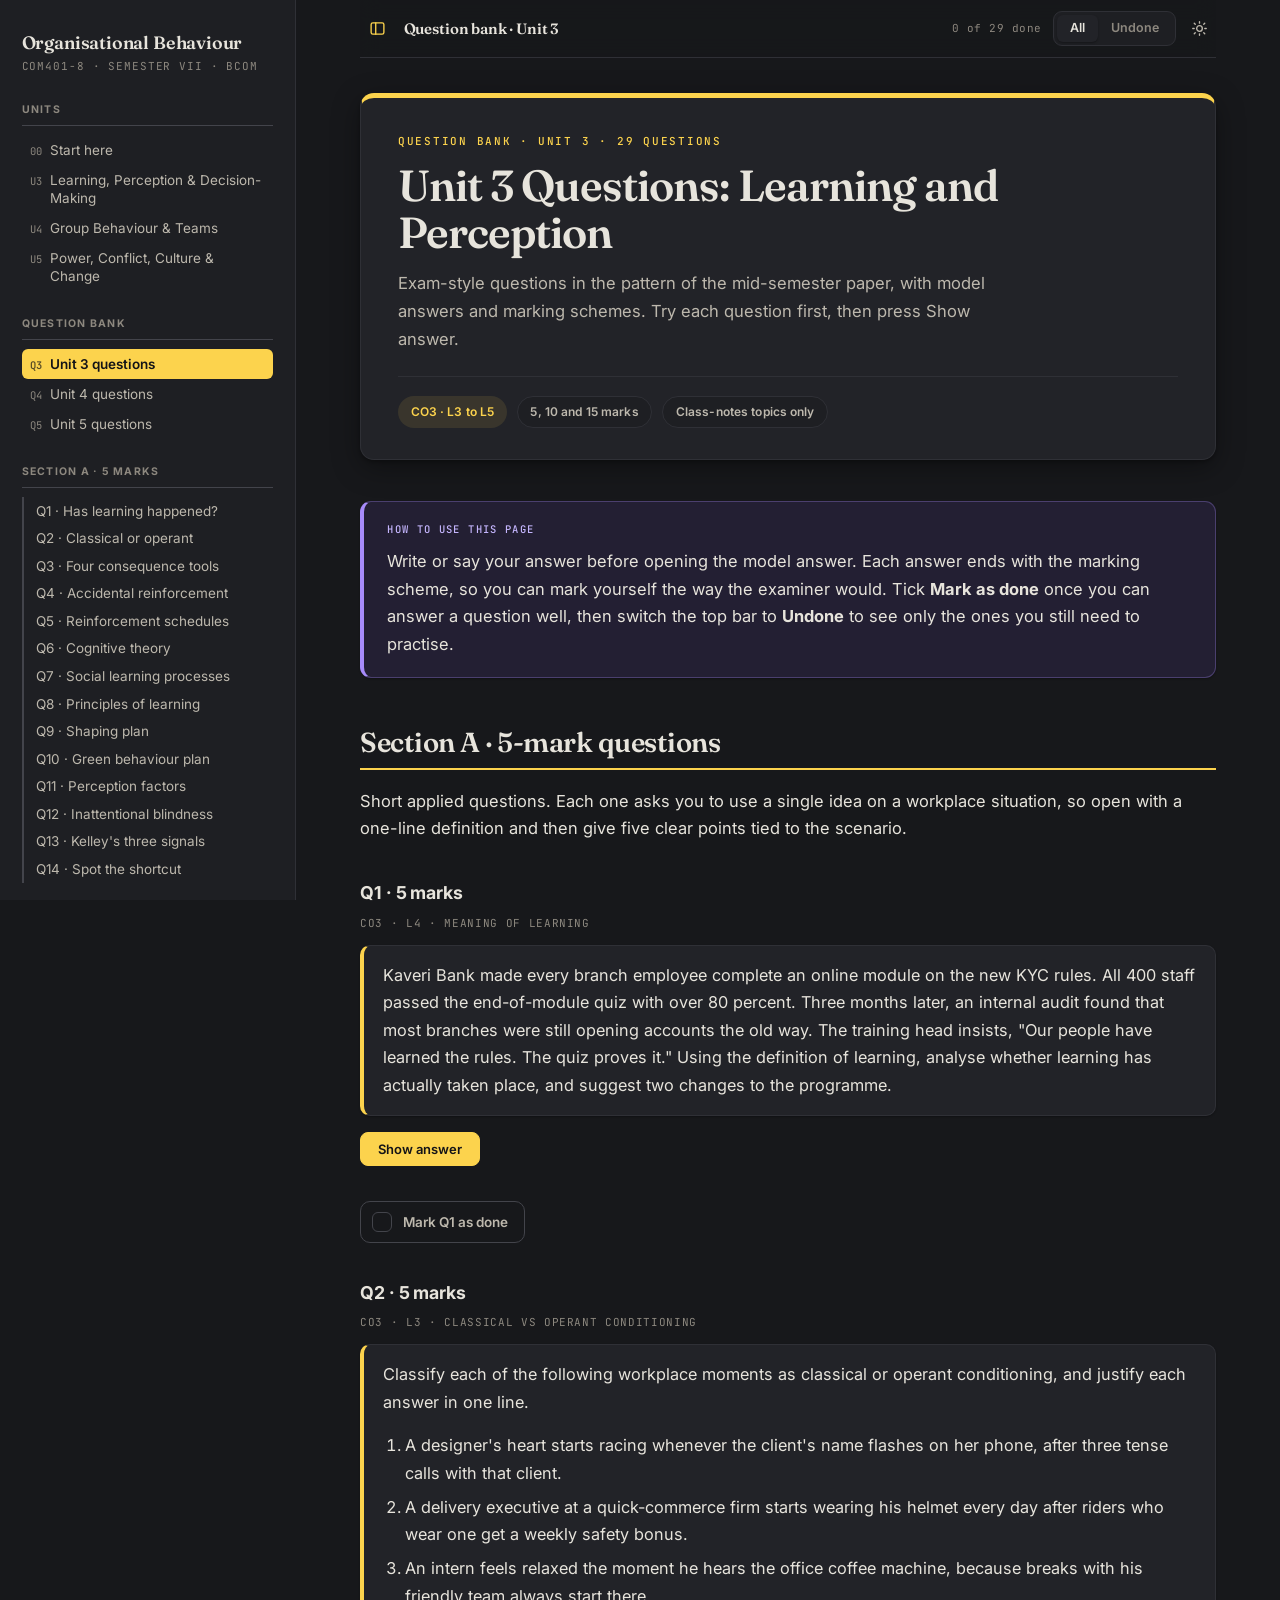
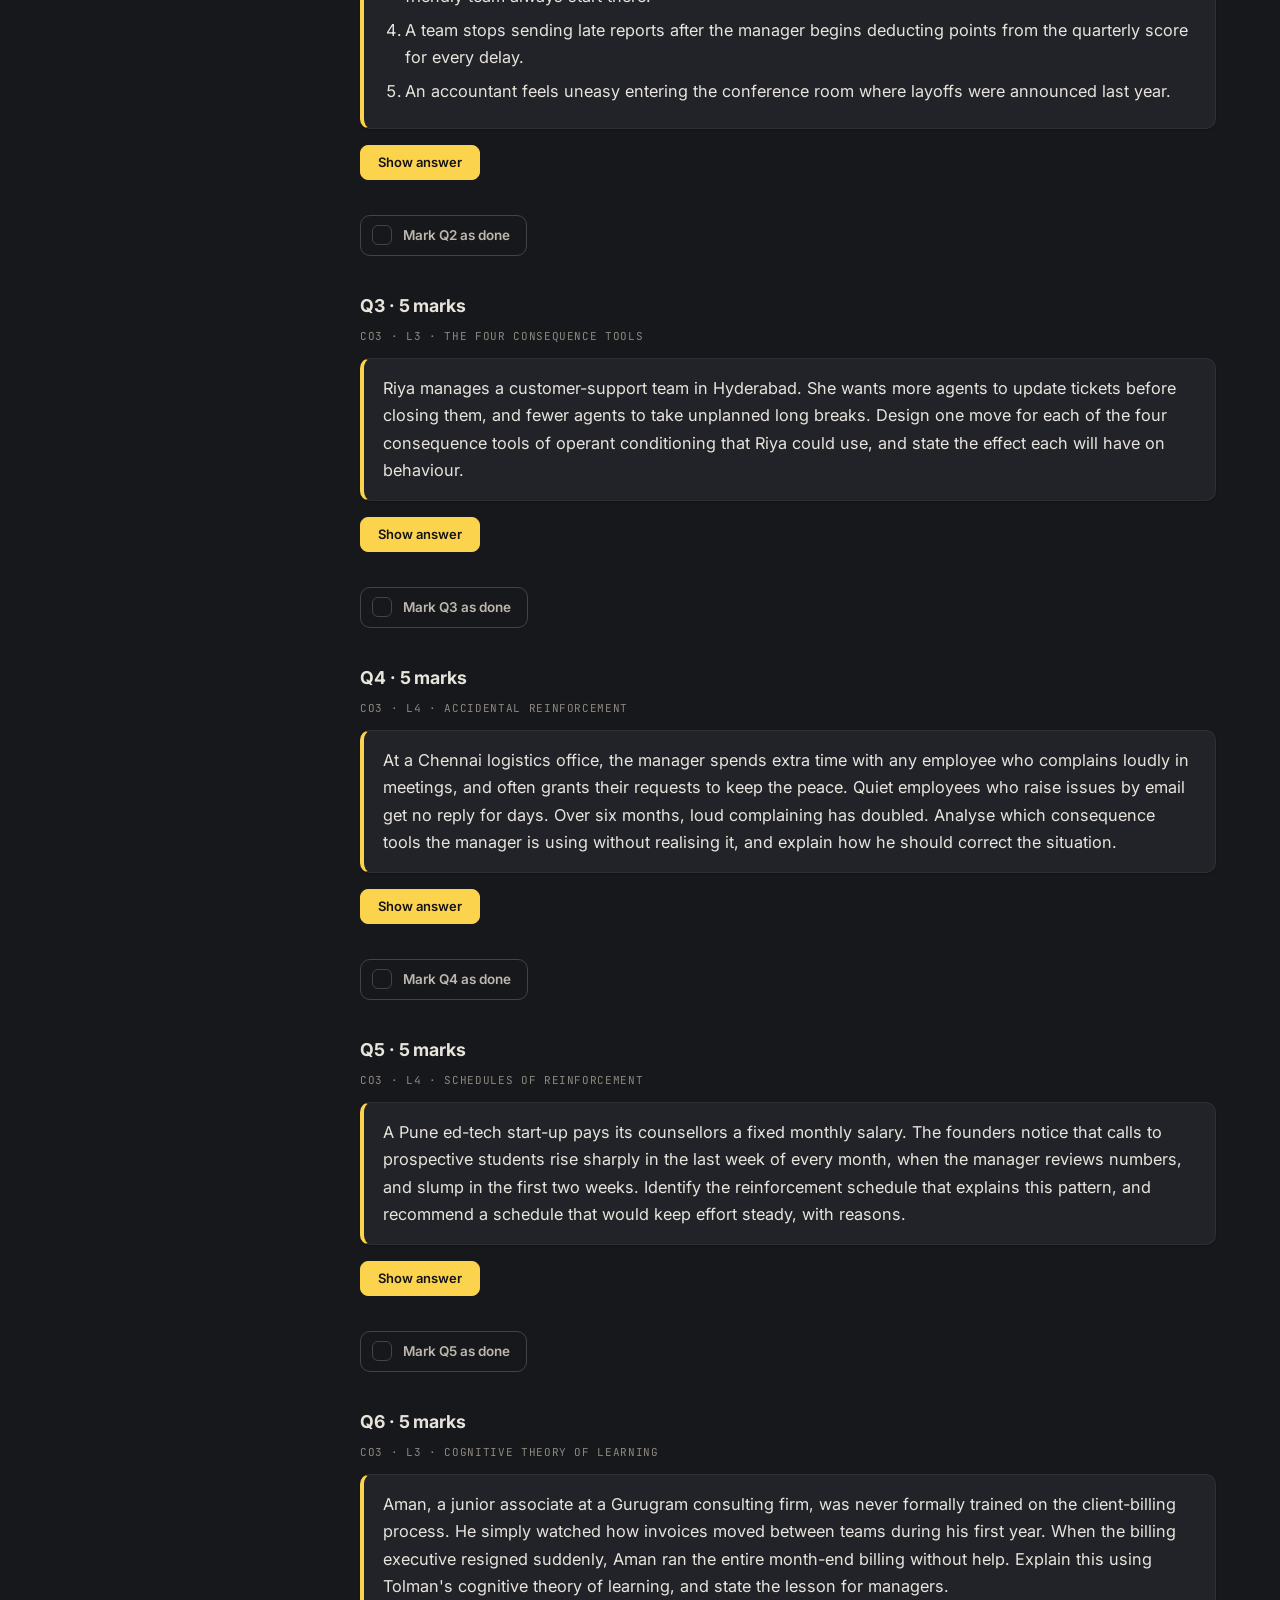
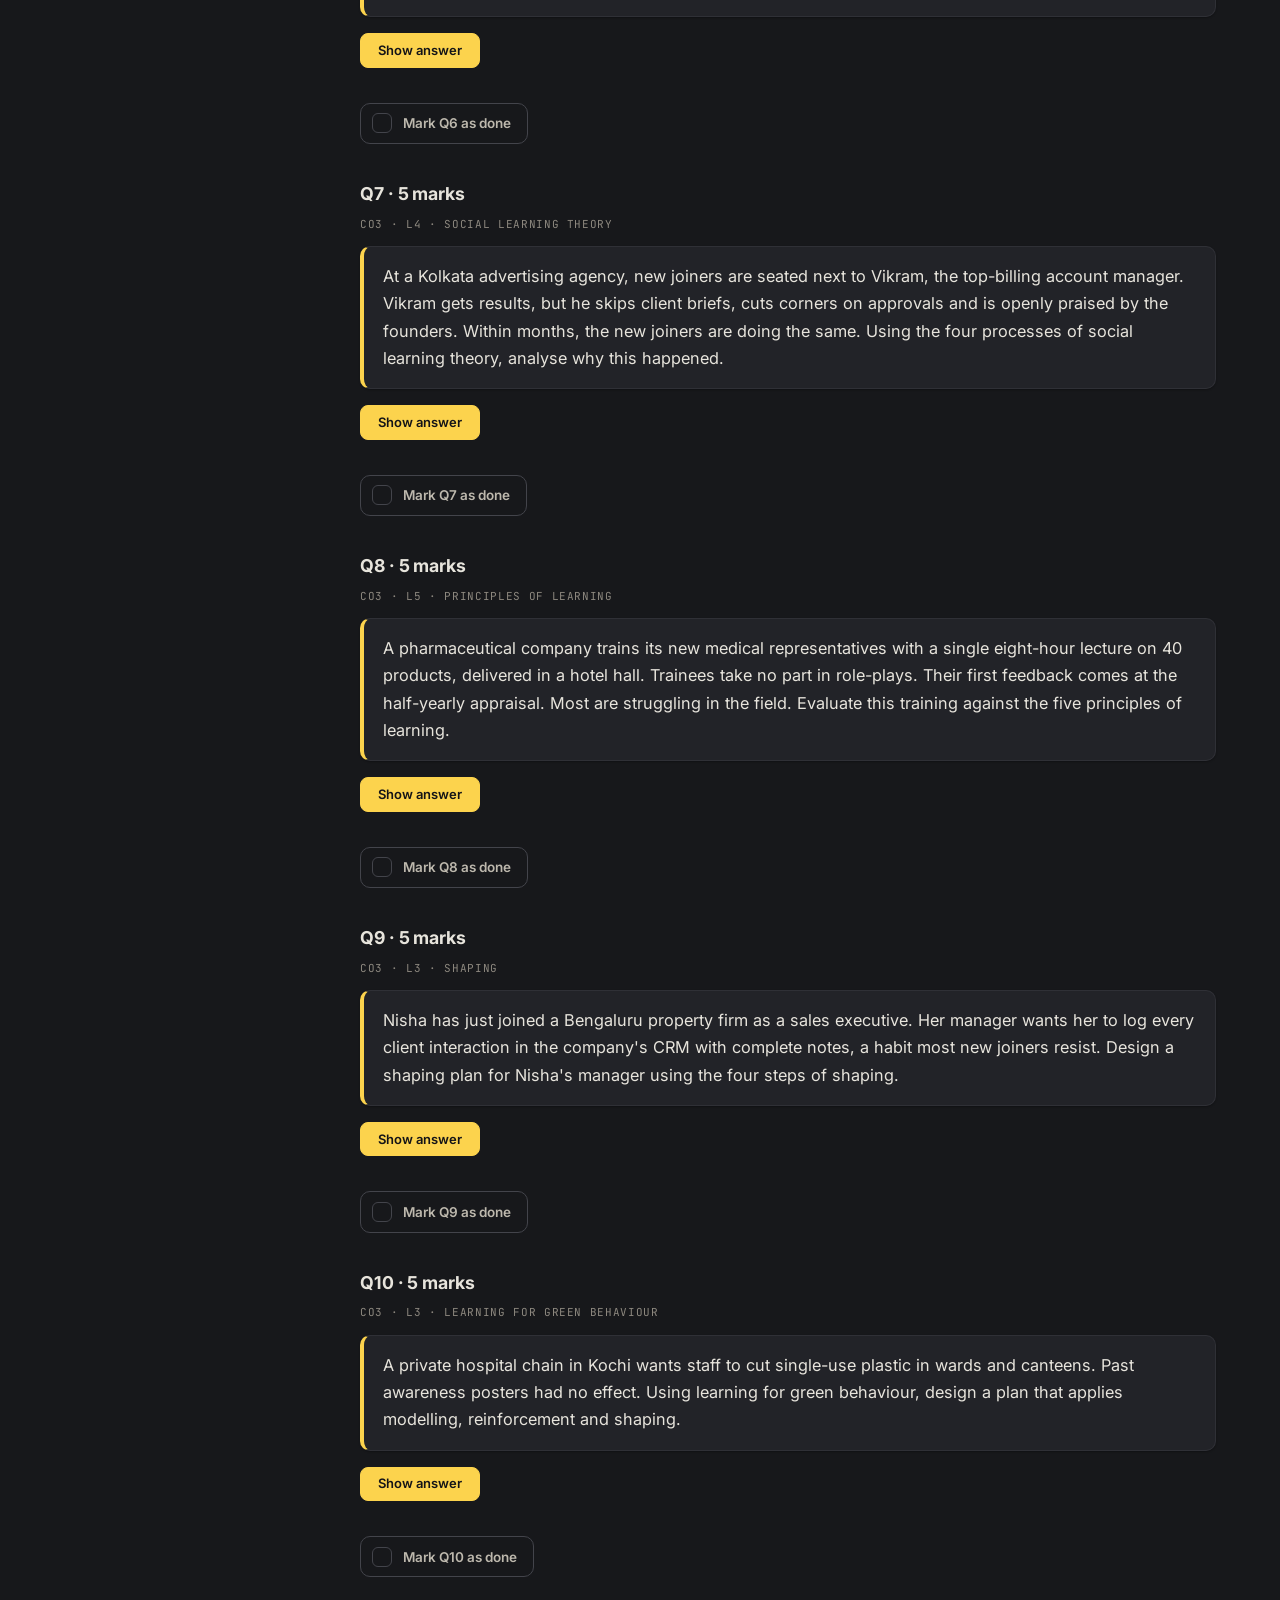
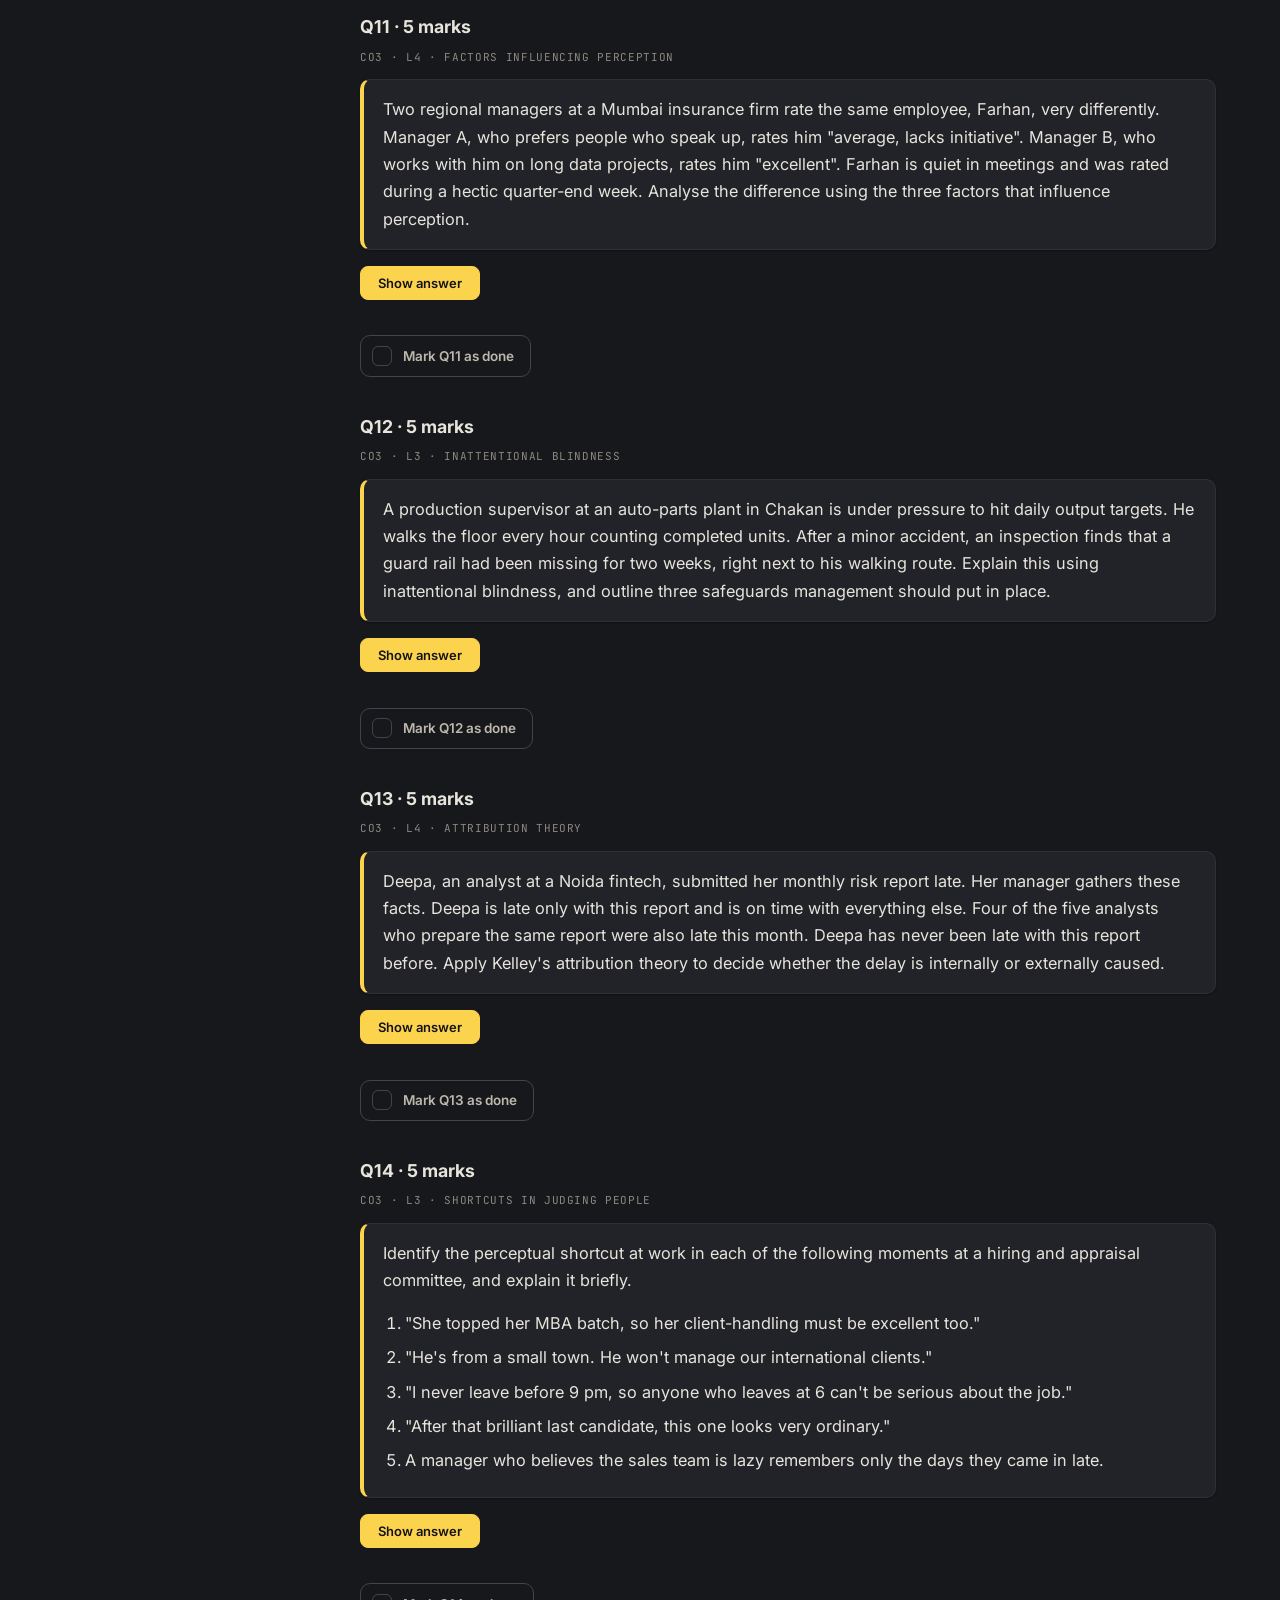
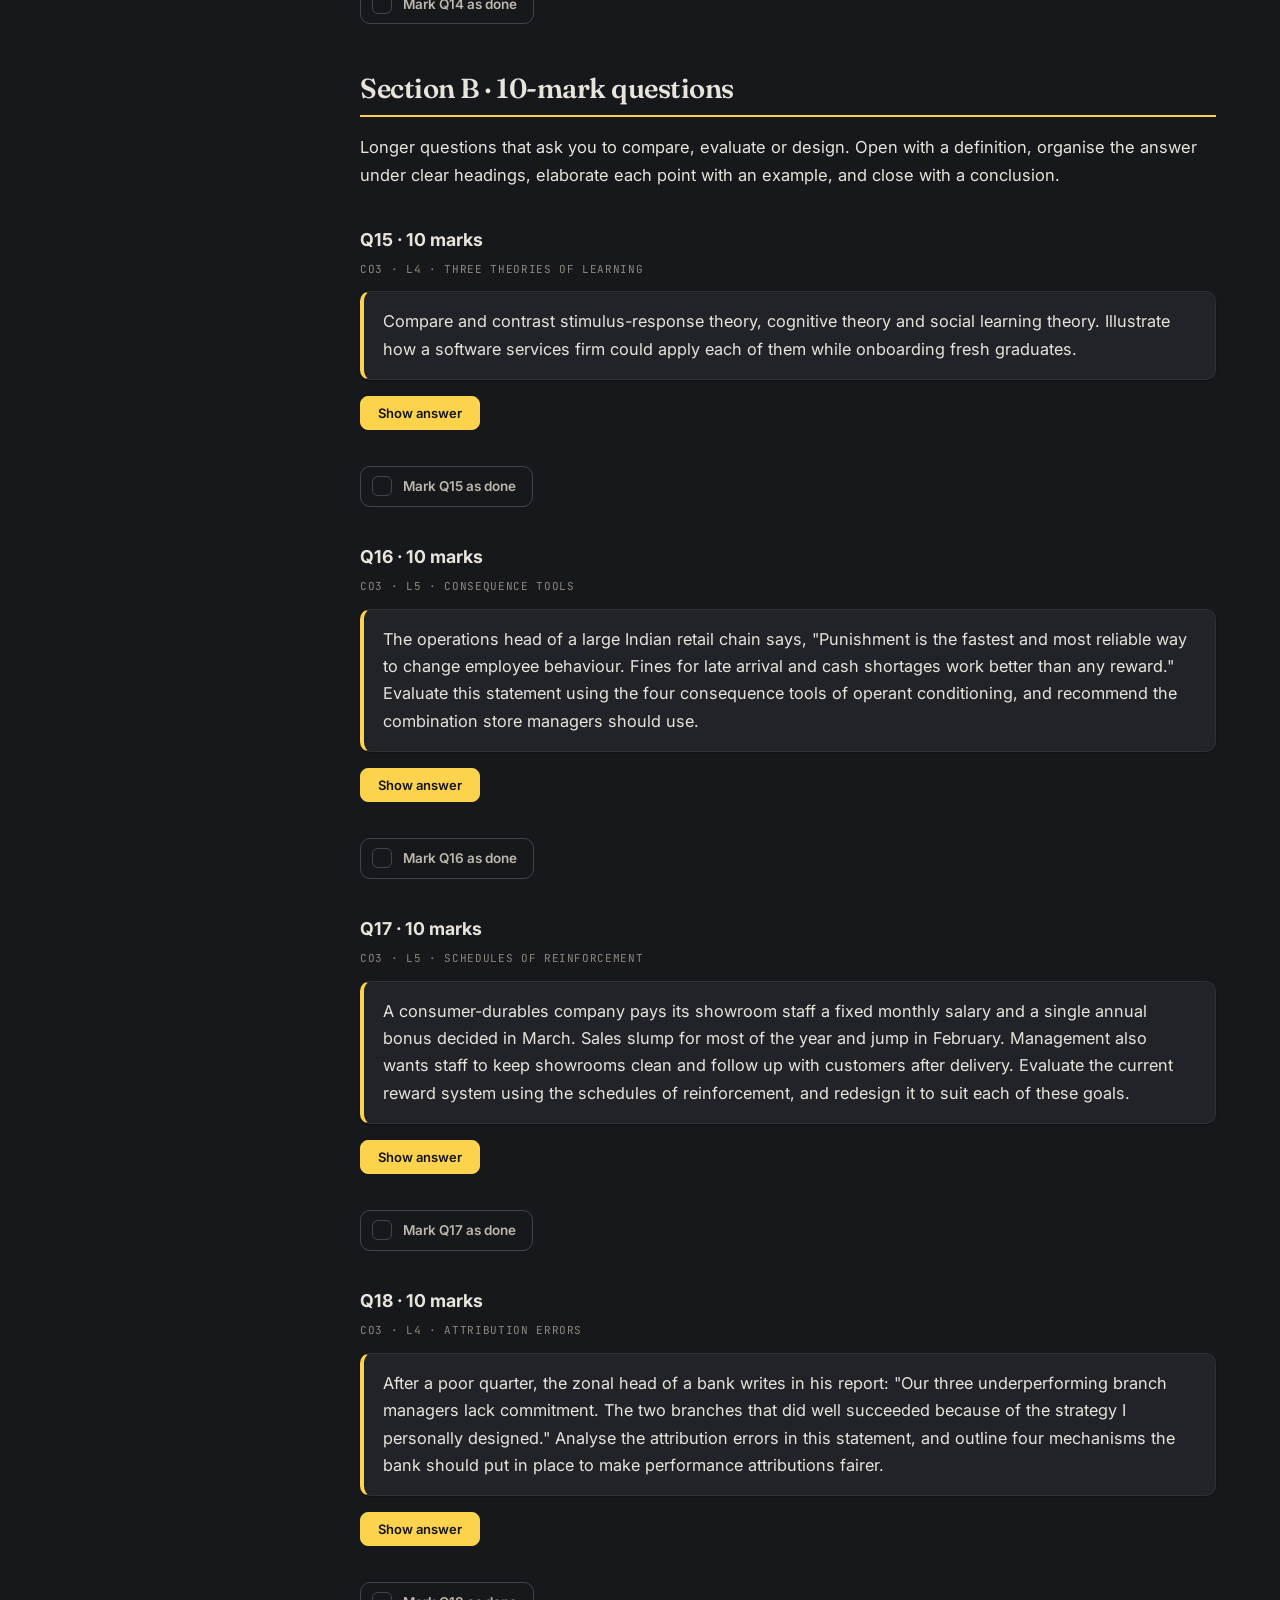
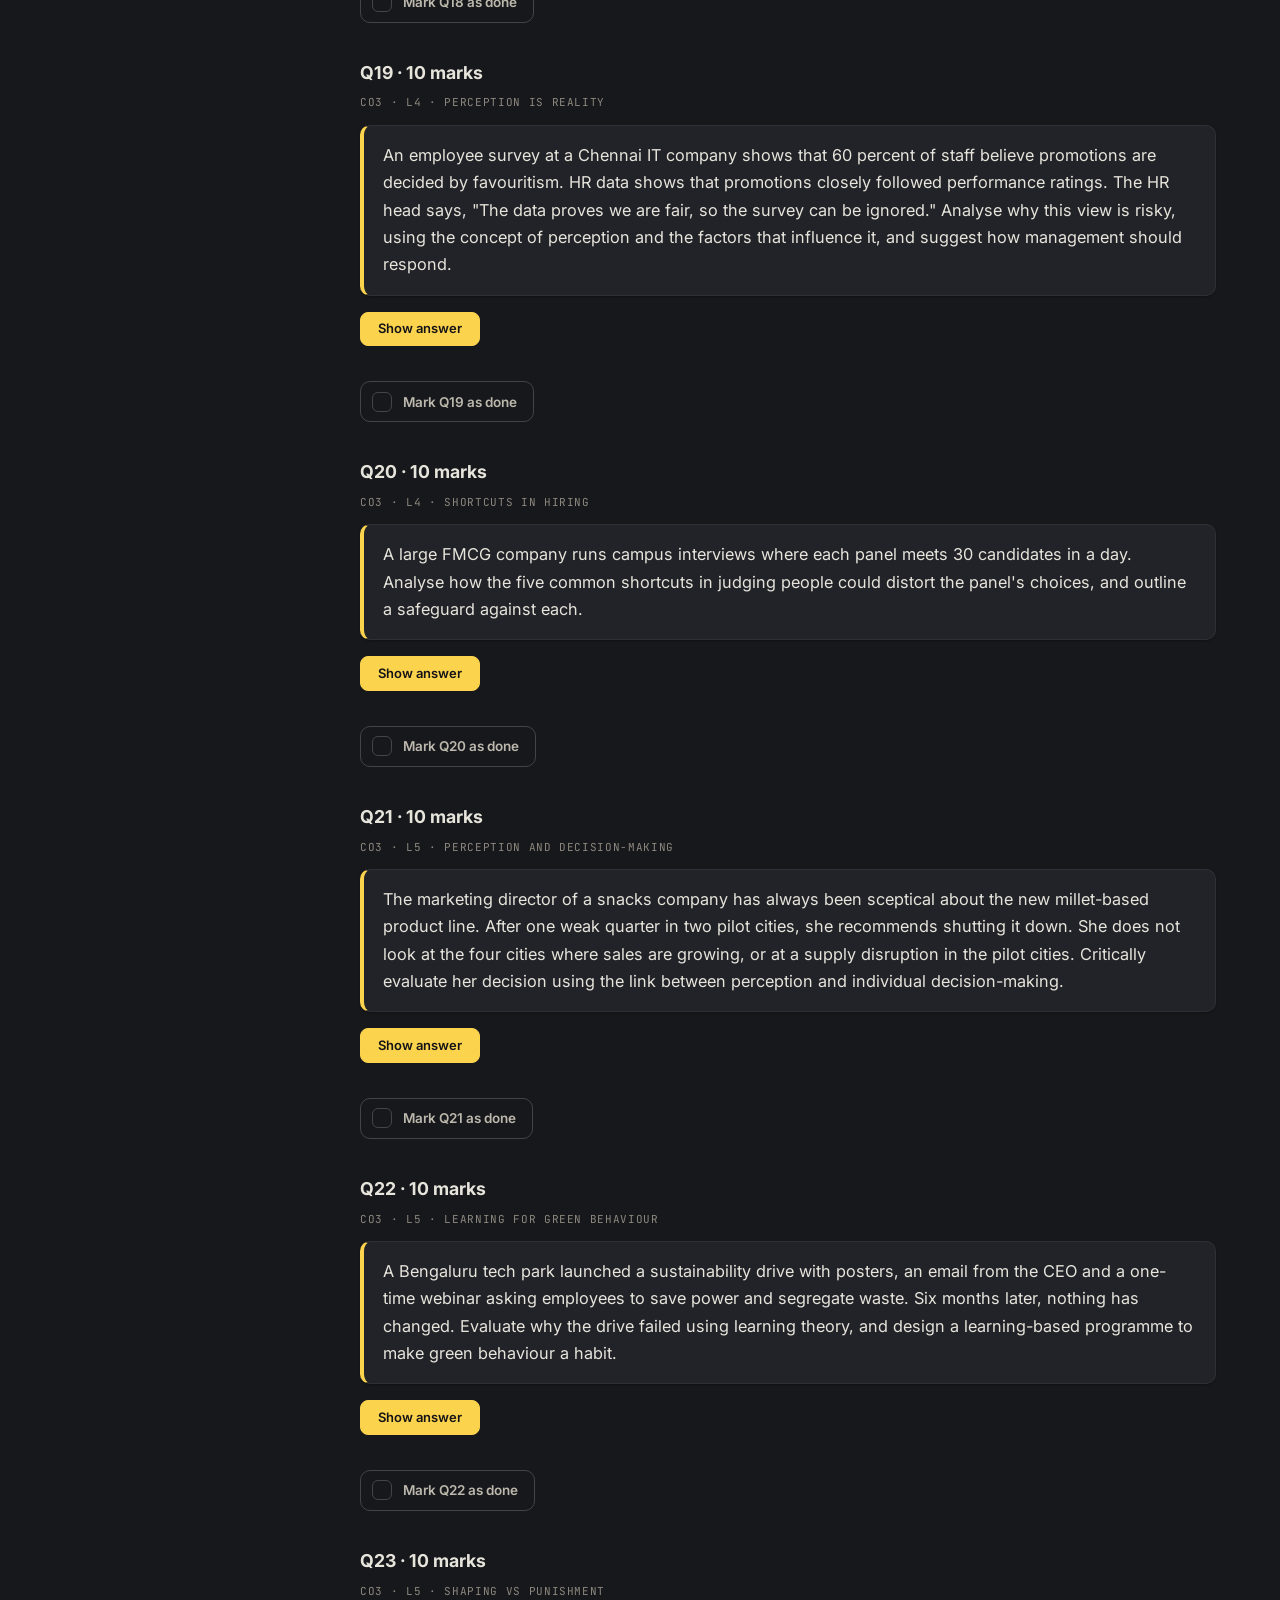
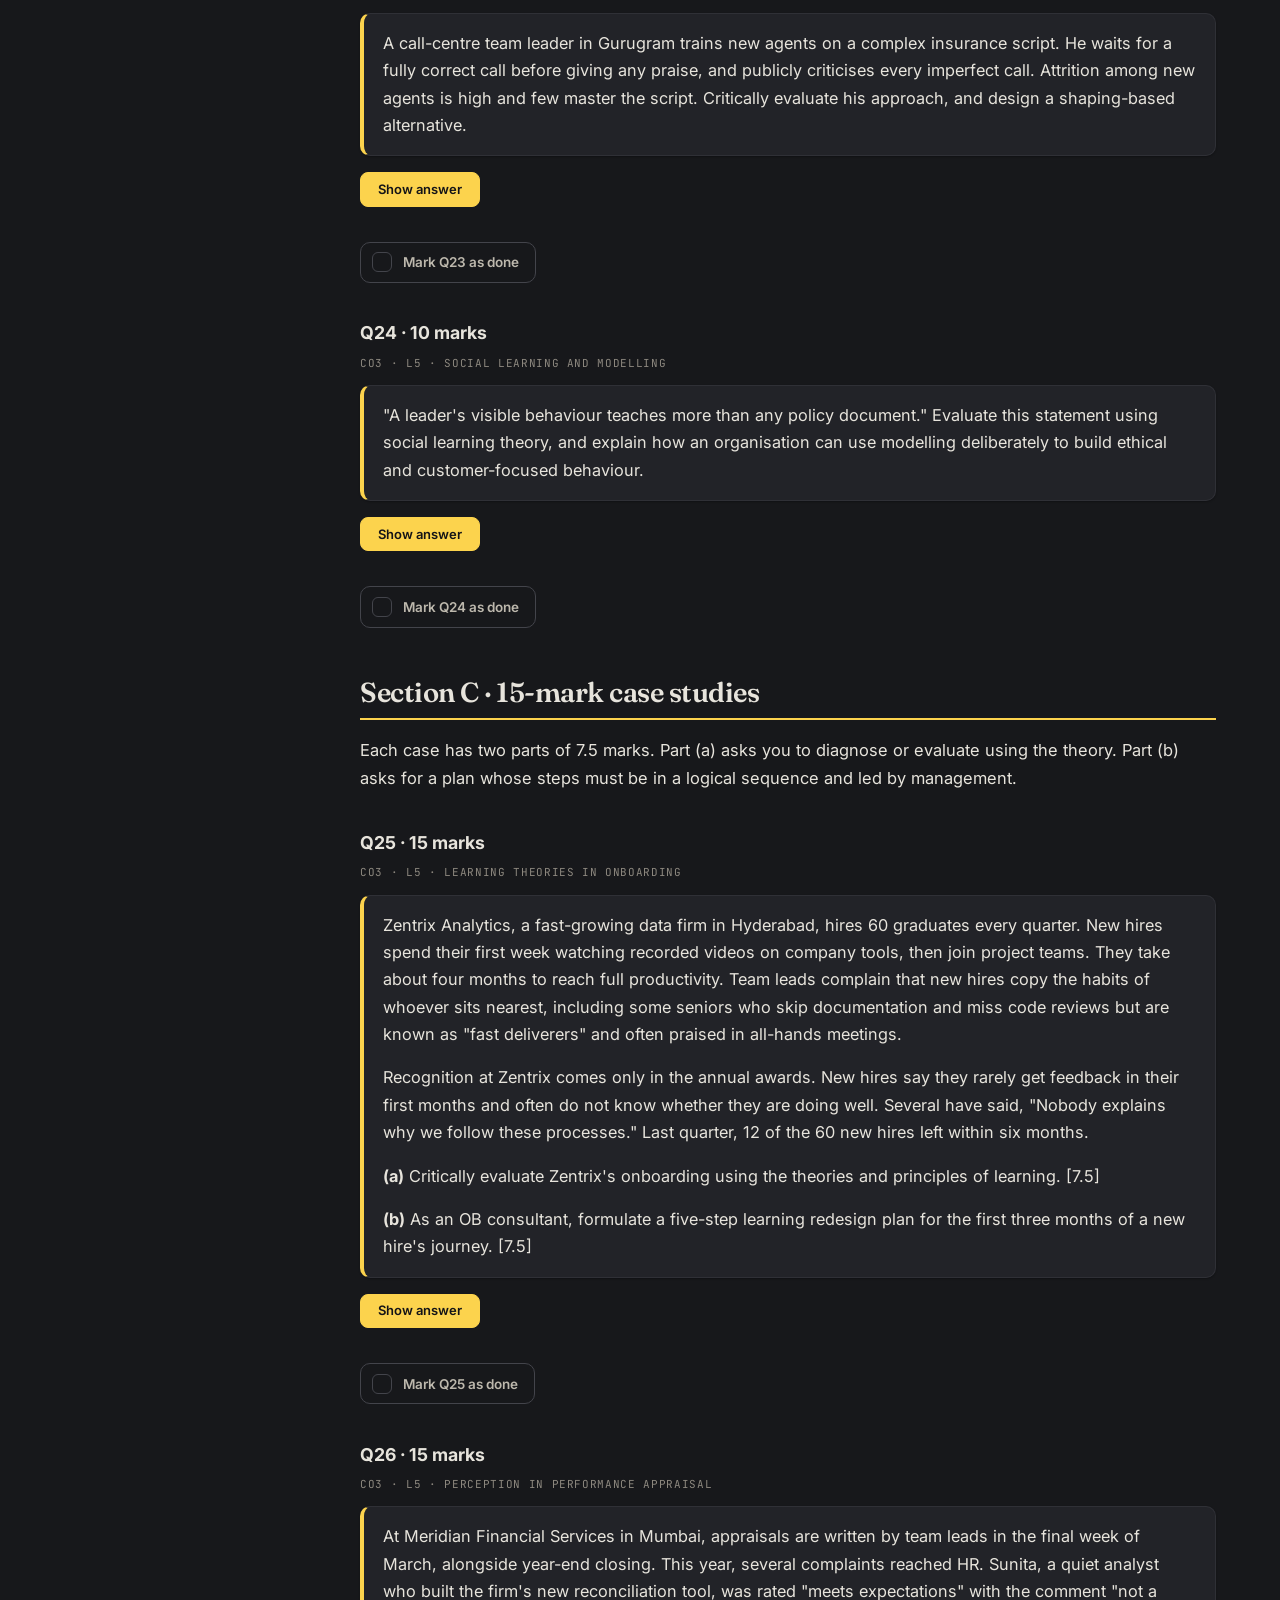
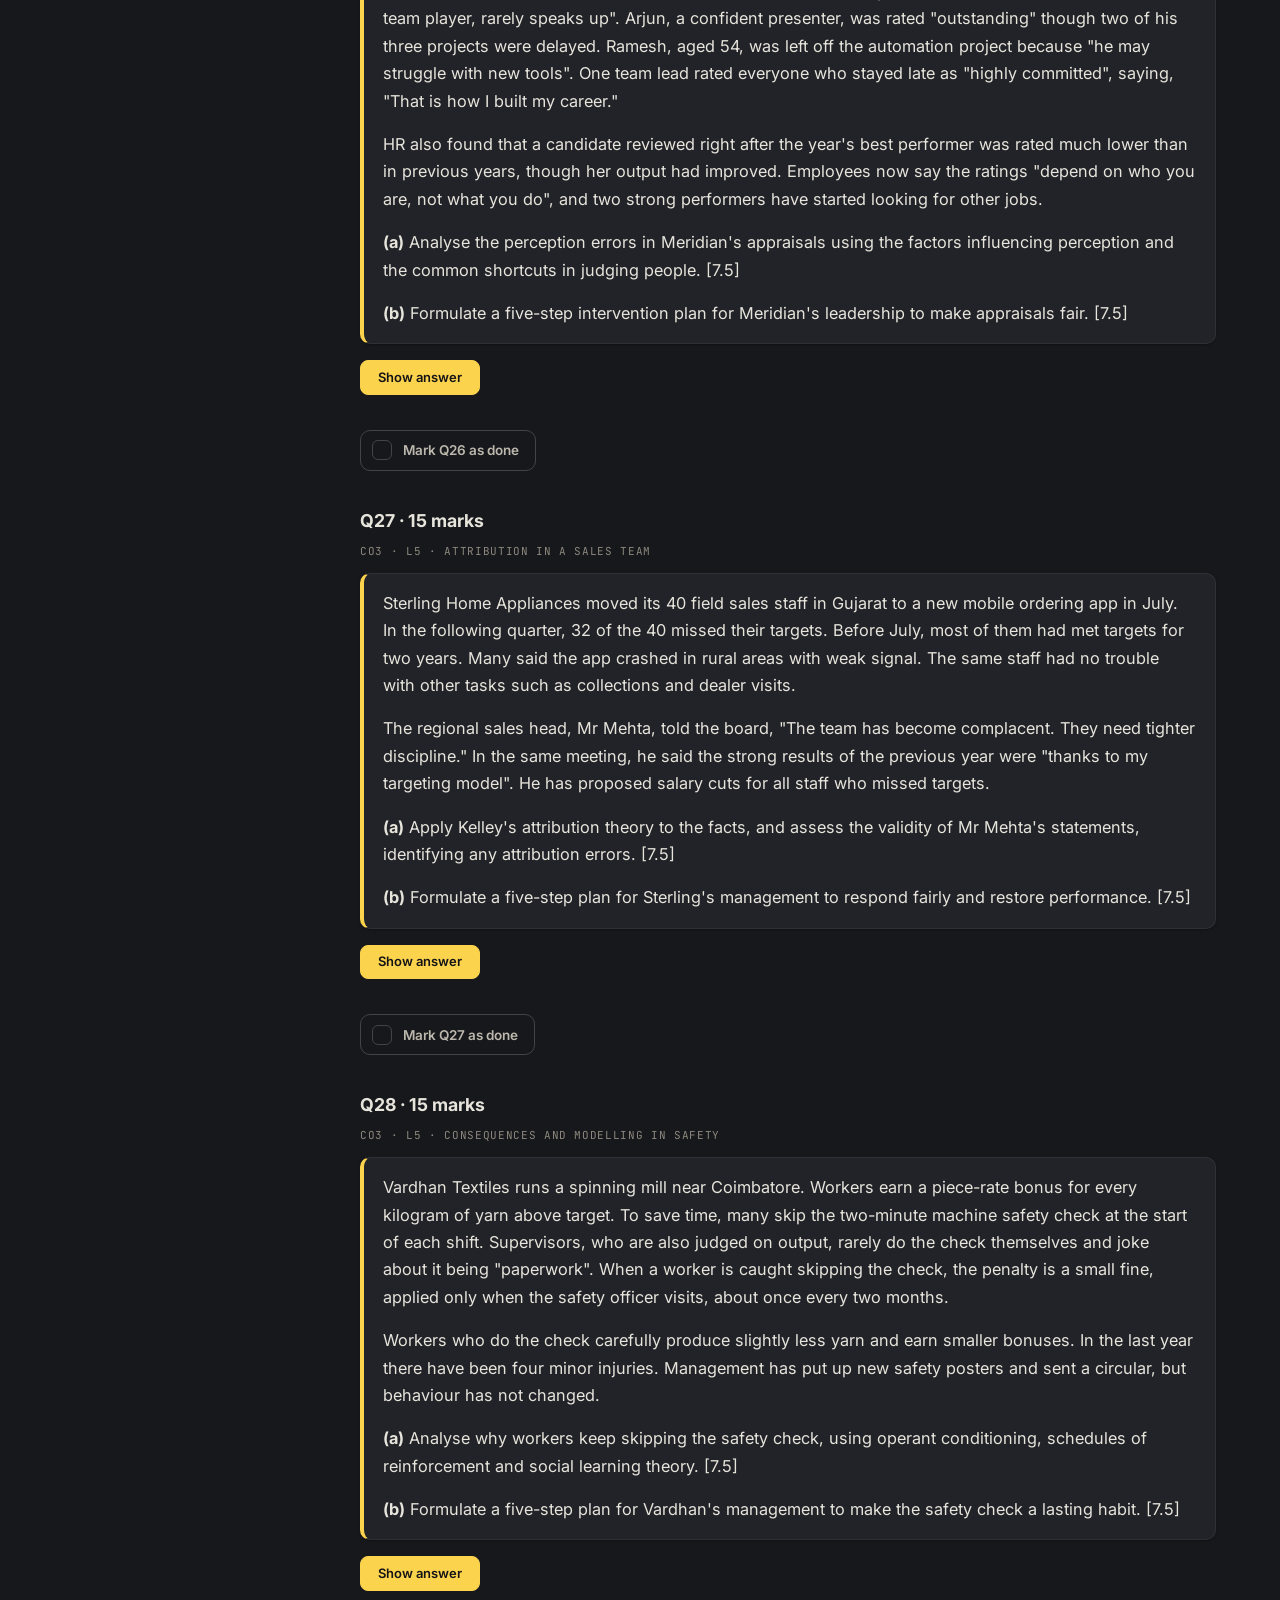
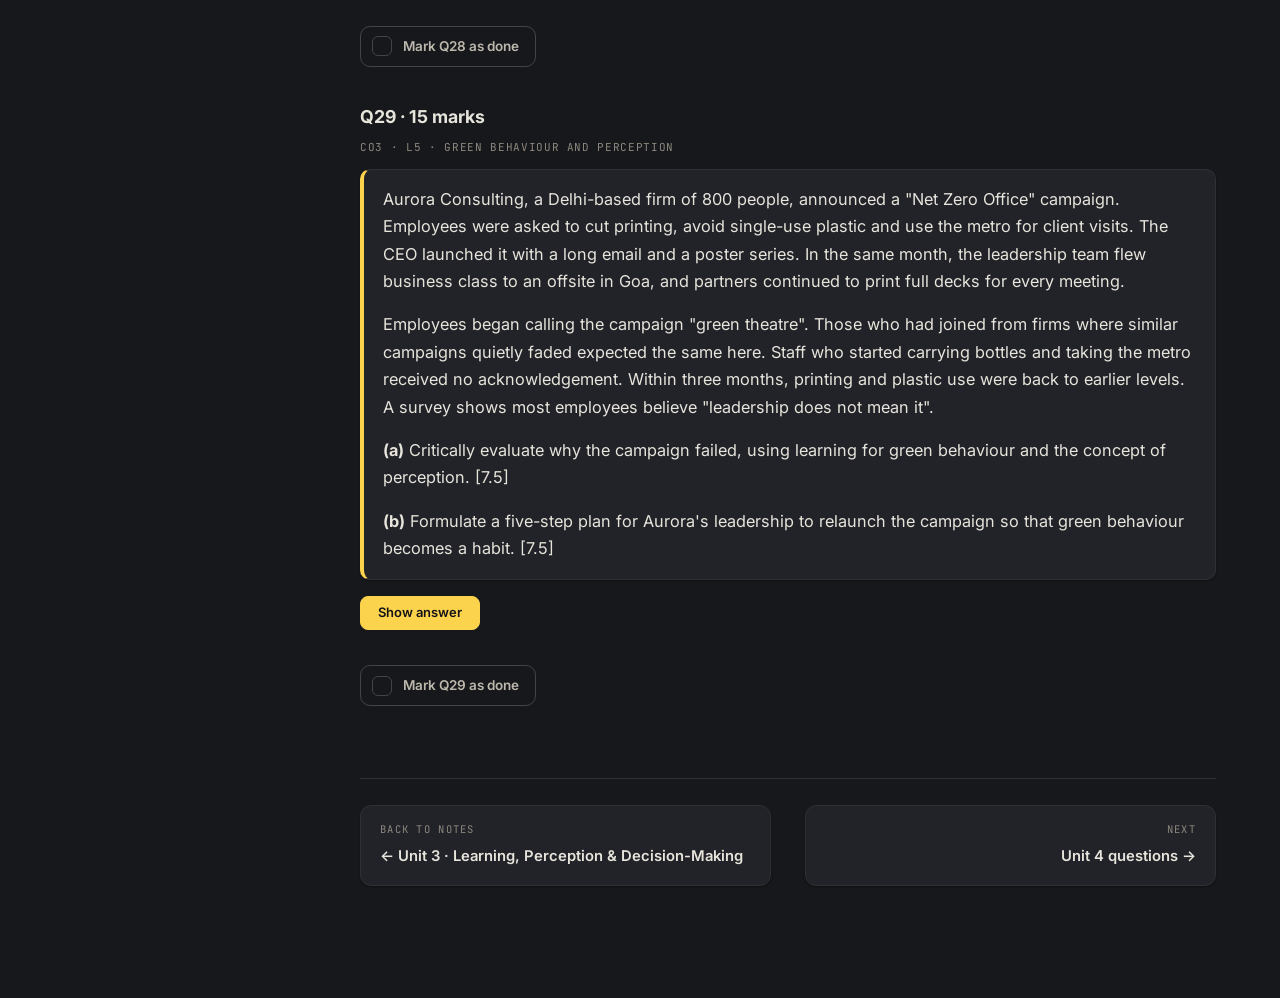
==== commit 8cebcadb: "Remove Units 1 and 2 from the site Units 1 and 2 will be read from the professor's website instead. " ====
--- a/qbank-unit3.html
+++ b/qbank-unit3.html
@@ -17,10 +17,6 @@
   <div class="side-group">
     <h4>Units</h4>
     <a class="side-unit" href="index.html"><span class="su-n">00</span><span>Start here</span></a>
-    <a class="side-unit" href="unit1.html"><span class="su-n">U1</span><span>Introduction to OB</span></a>
-    <a class="side-unit" href="unit2-personality.html"><span class="su-n">U2·A</span><span>Individual Behaviour &amp; Personality</span></a>
-    <a class="side-unit" href="unit2-values-attitudes.html"><span class="su-n">U2·B</span><span>Values, Attitudes &amp; Job Satisfaction</span></a>
-    <a class="side-unit" href="unit2-emotions-stress-motivation.html"><span class="su-n">U2·C</span><span>Emotions, Stress &amp; Motivation</span></a>
     <a class="side-unit" href="unit3.html"><span class="su-n">U3</span><span>Learning, Perception &amp; Decision-Making</span></a>
     <a class="side-unit" href="unit4.html"><span class="su-n">U4</span><span>Group Behaviour &amp; Teams</span></a>
     <a class="side-unit" href="unit5.html"><span class="su-n">U5</span><span>Power, Conflict, Culture &amp; Change</span></a>
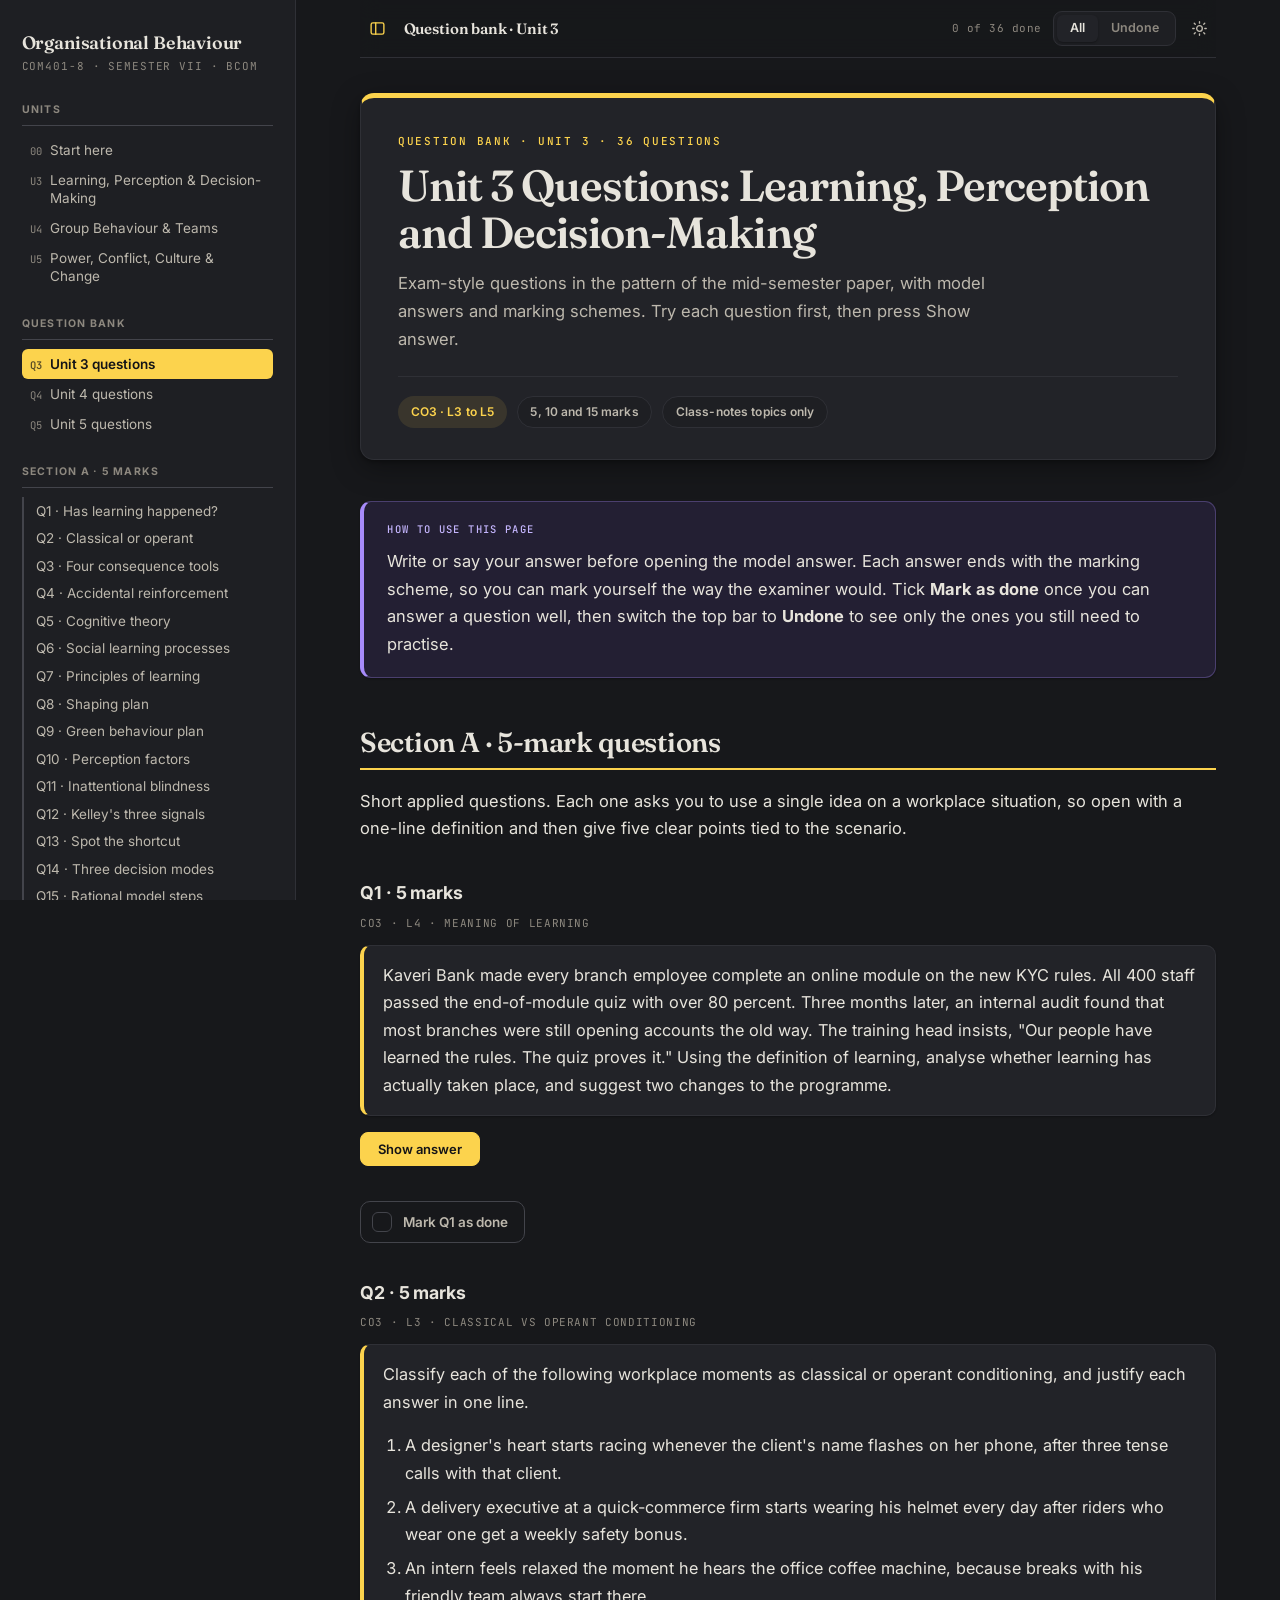
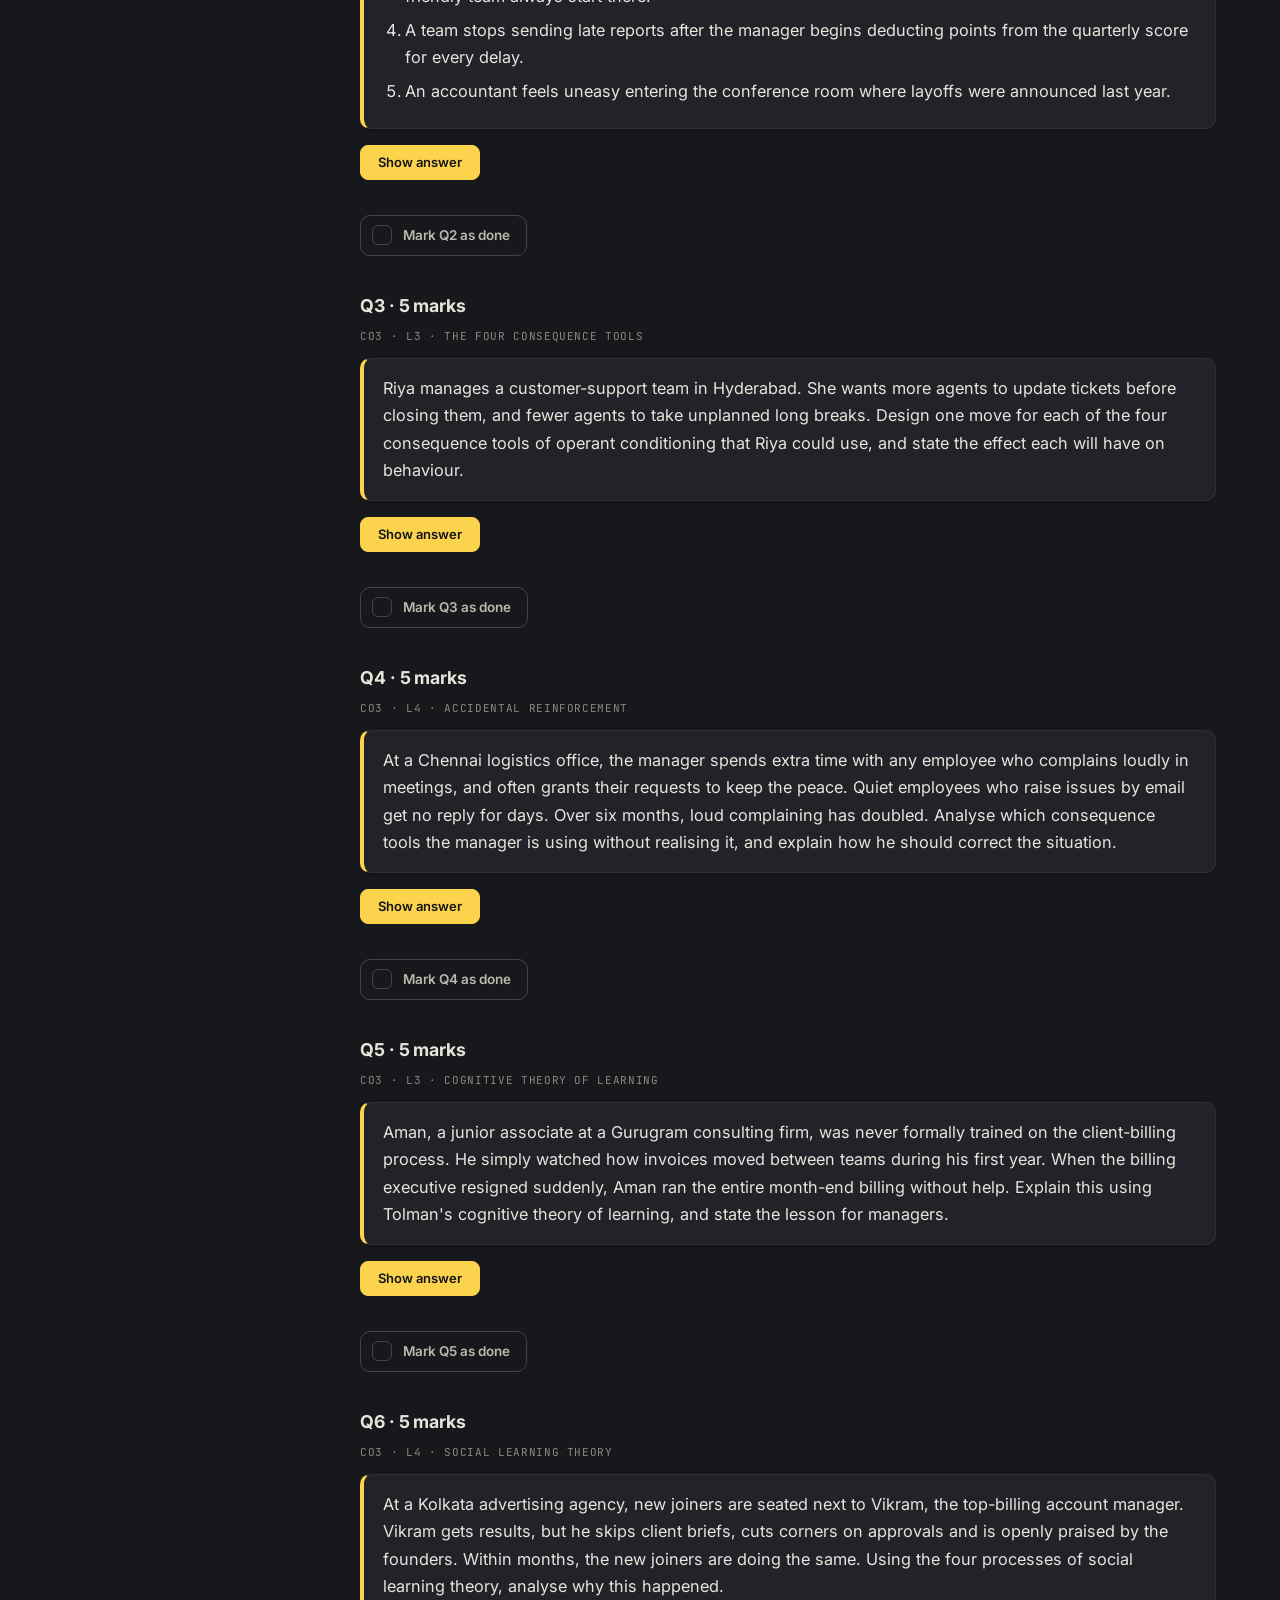
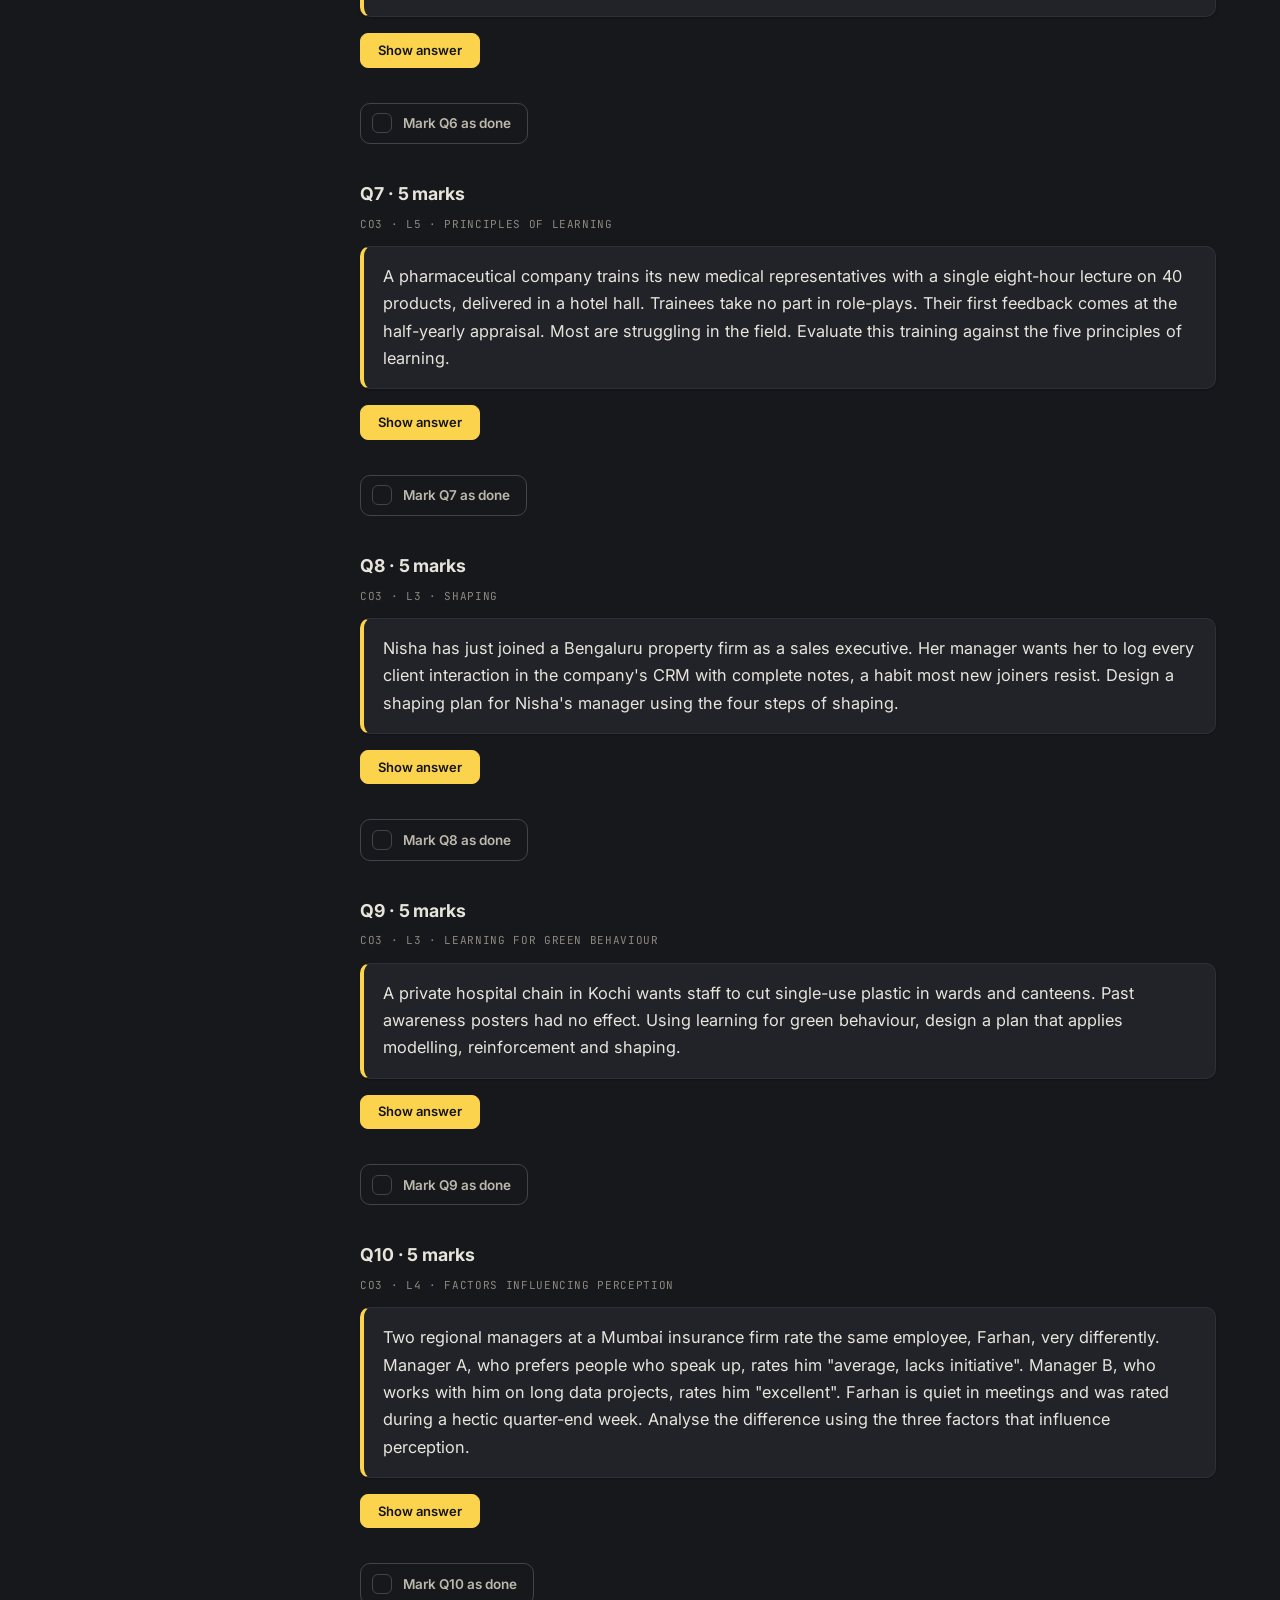
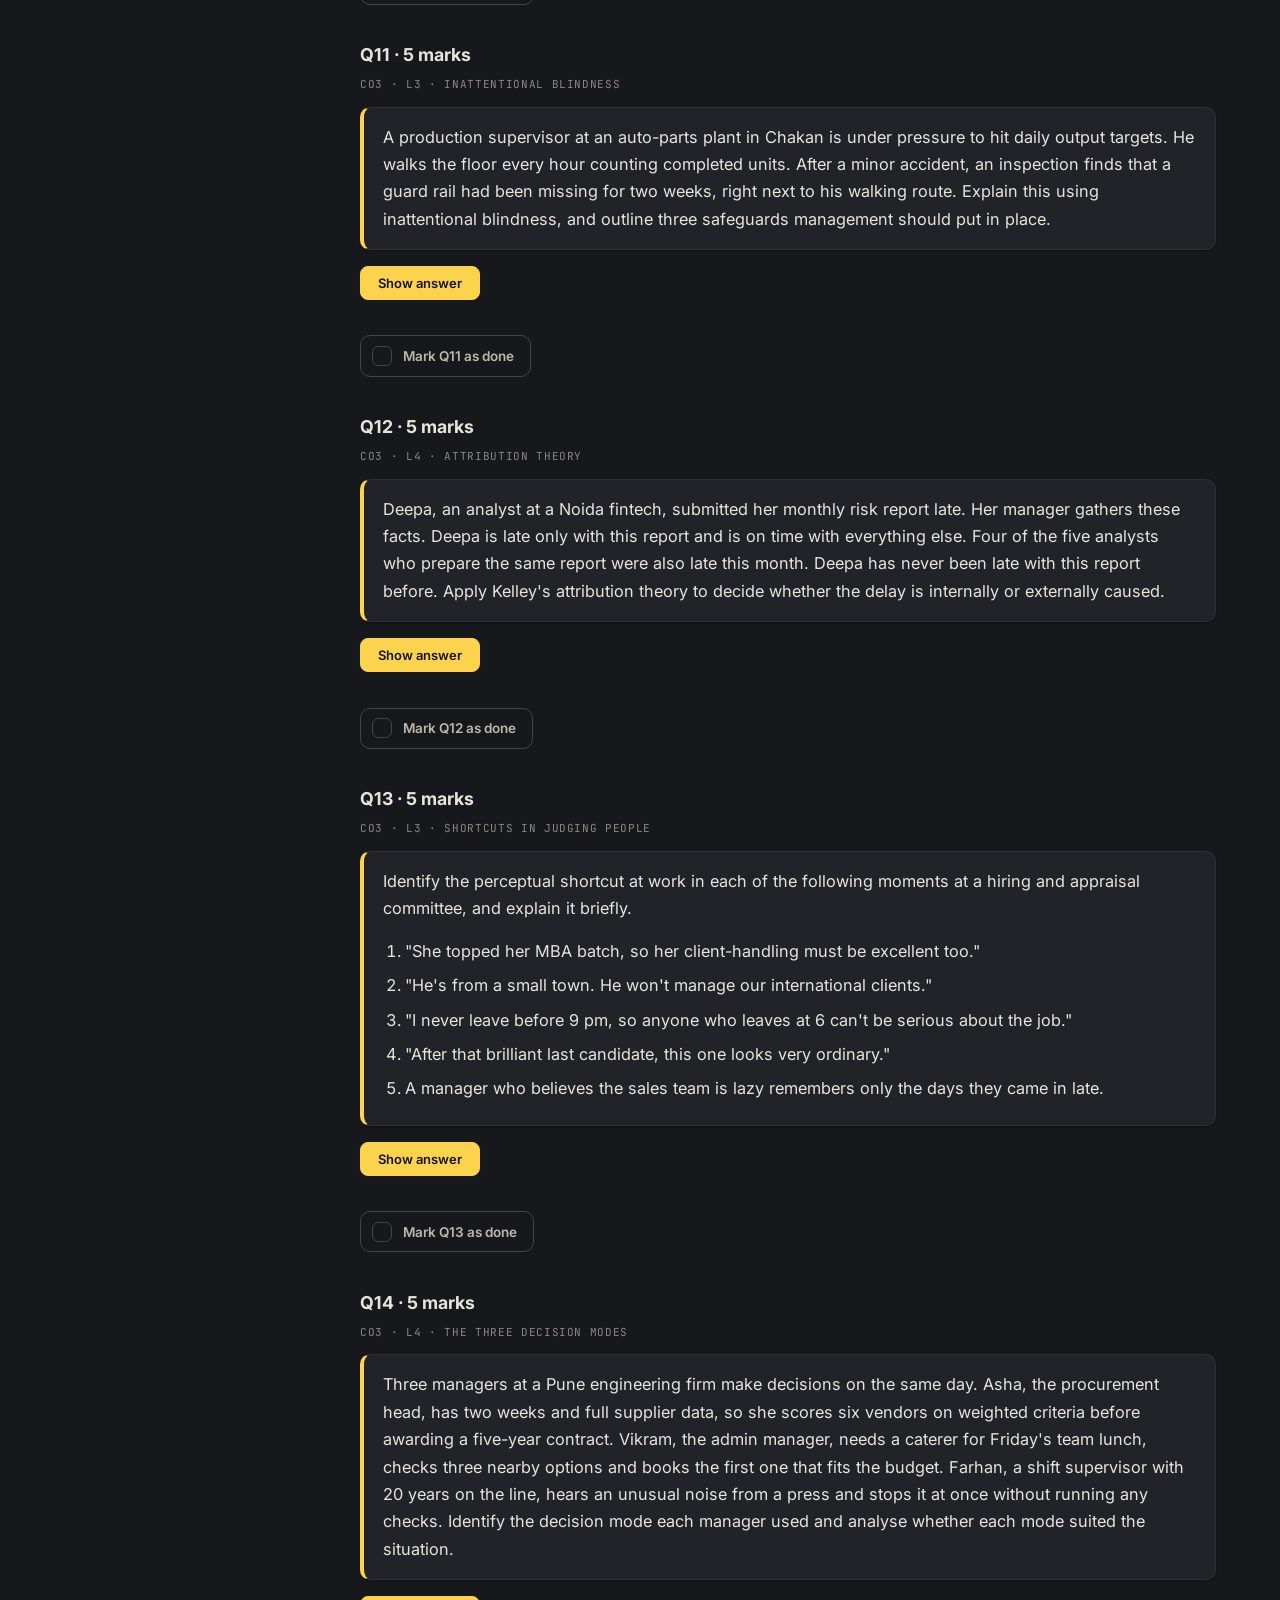
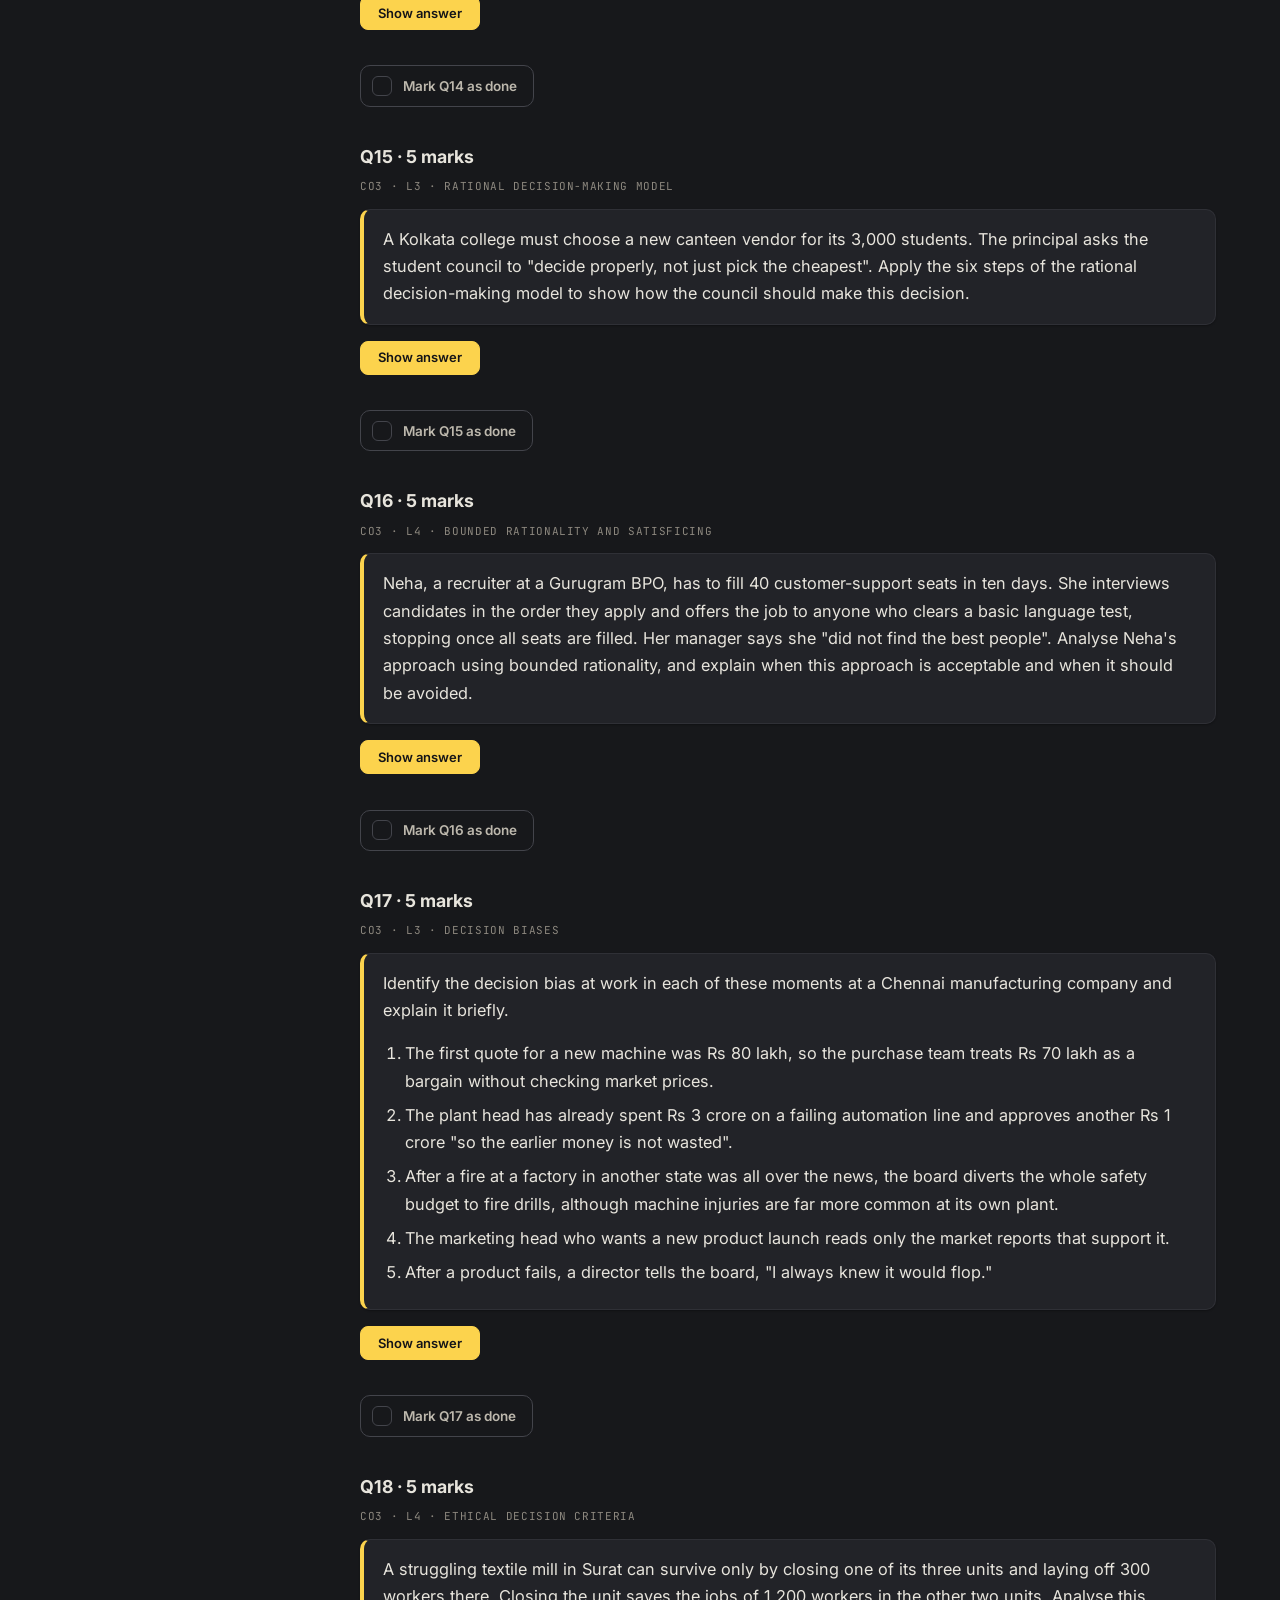
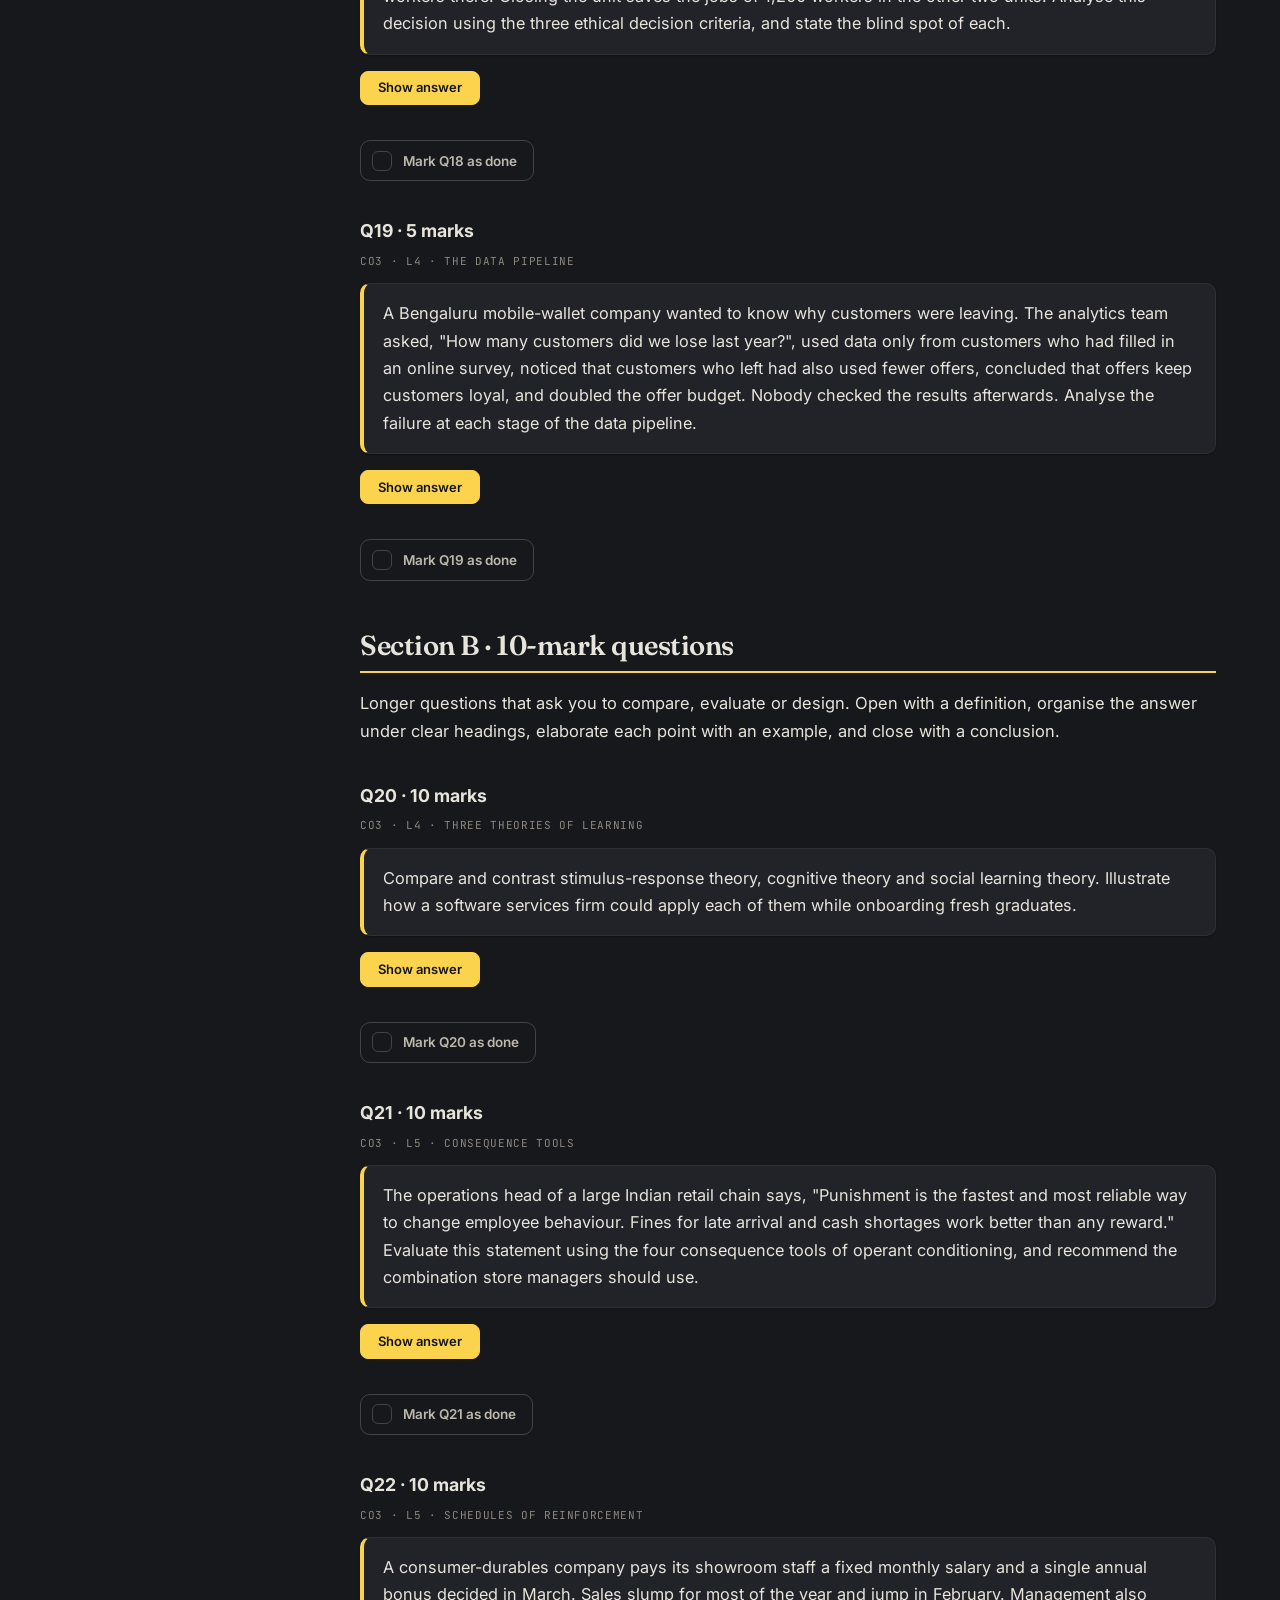
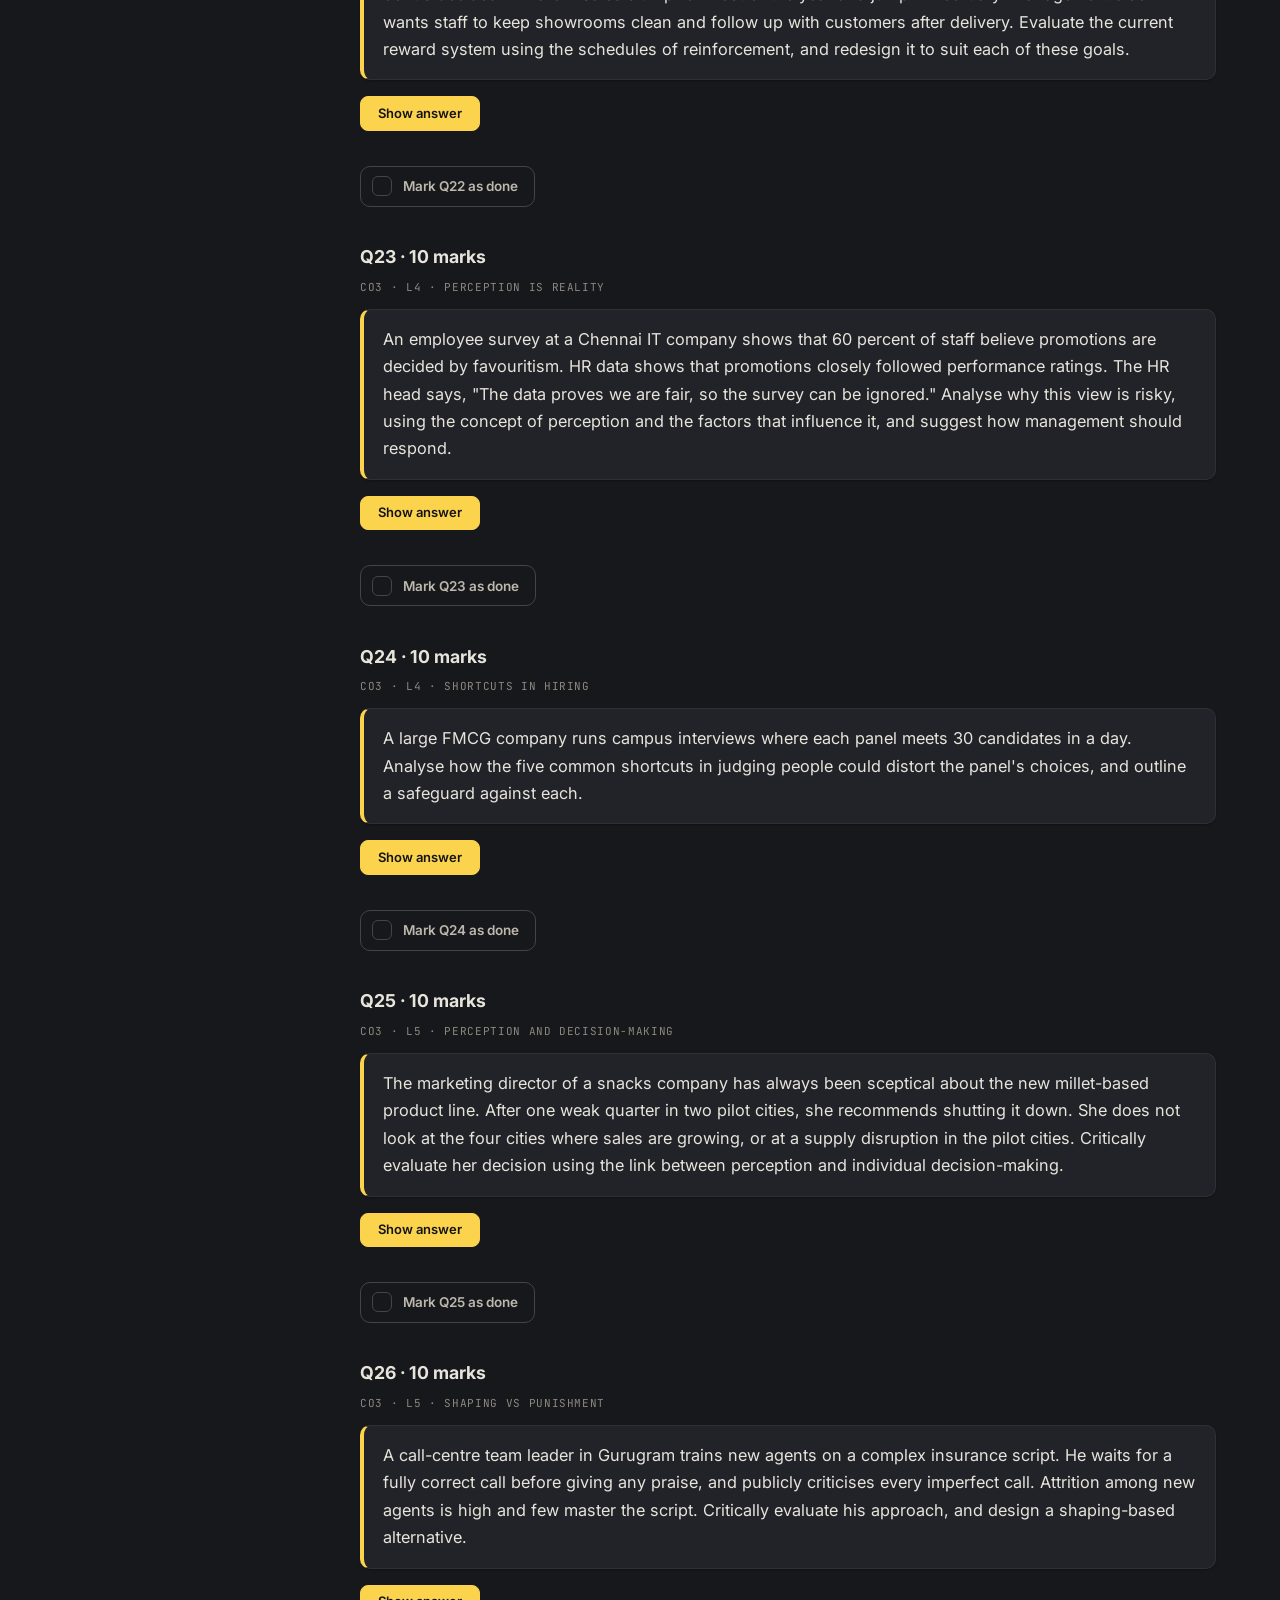
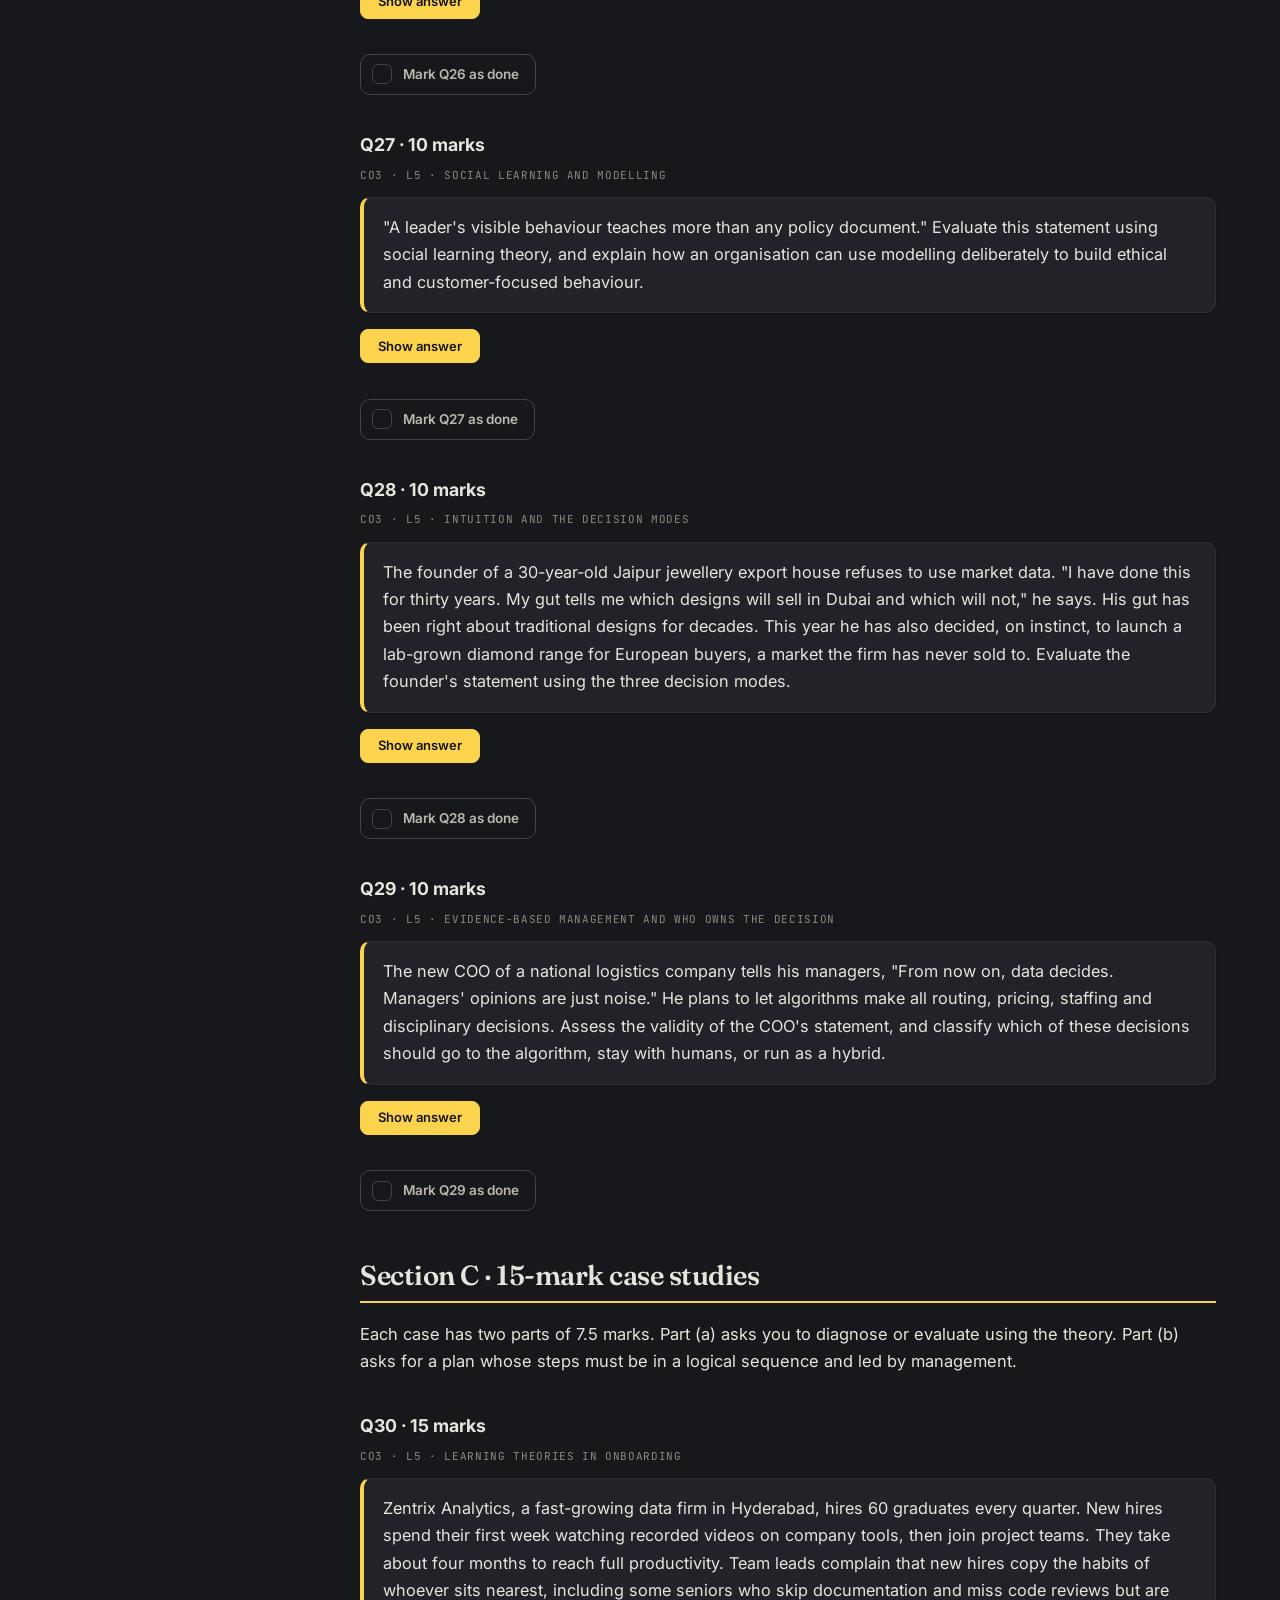
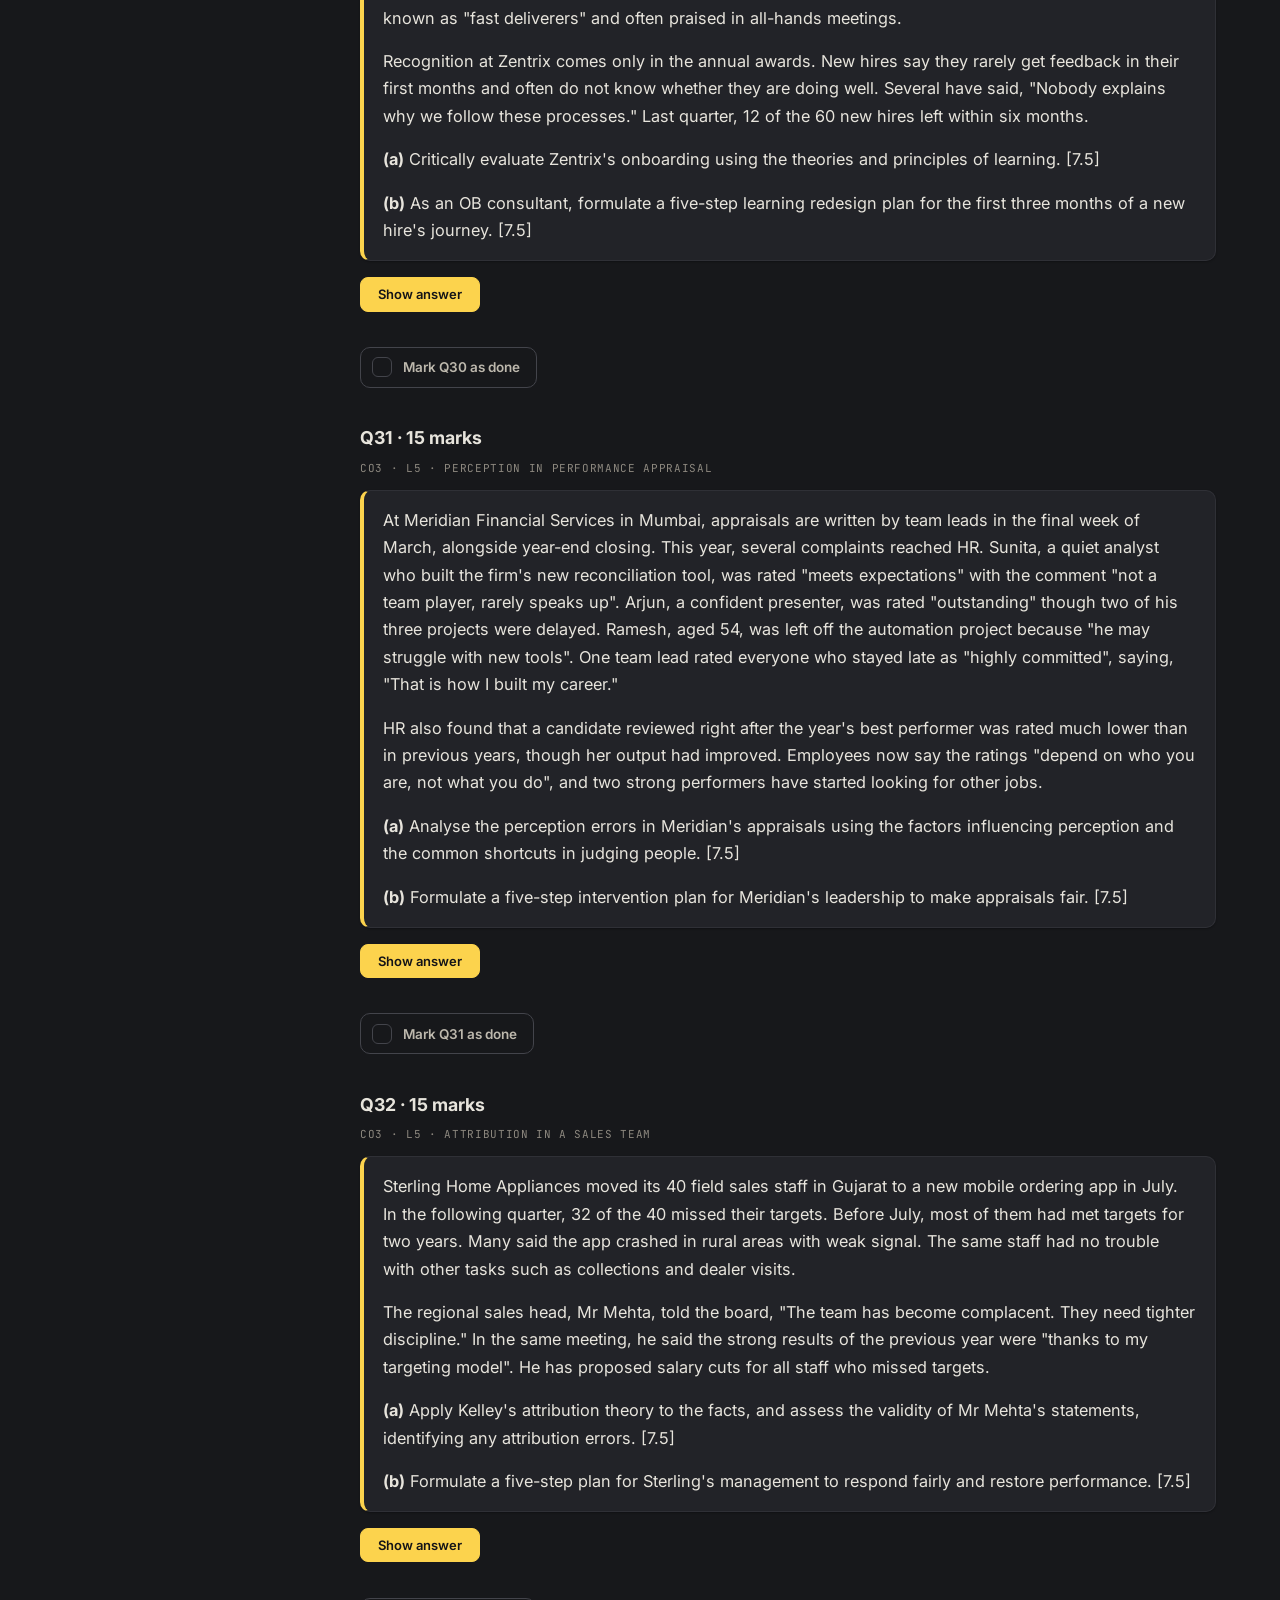
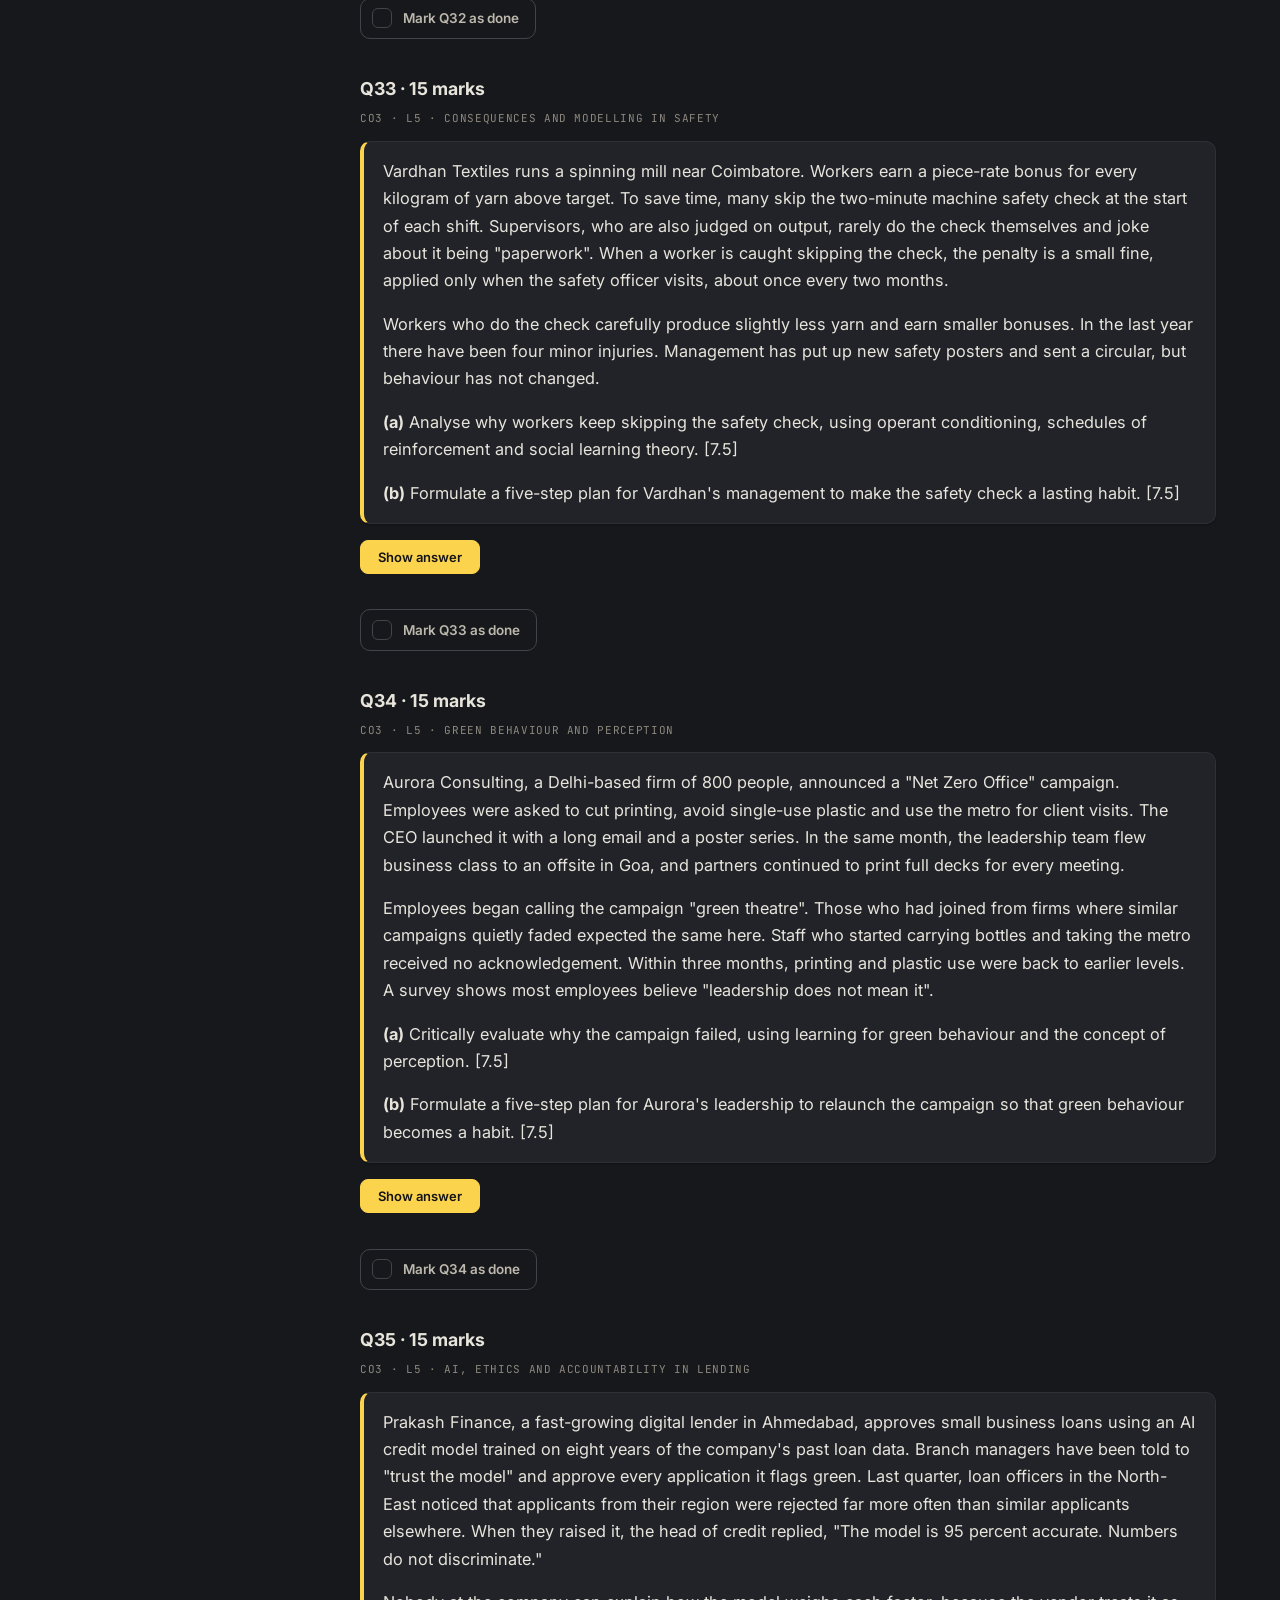
==== commit 8cf47671: "Unit 3 decisions and AI from class notes; dedupe all question banks - 3.12-3.15 rewritten from the p" ====
--- a/qbank-unit3.html
+++ b/qbank-unit3.html
@@ -36,43 +36,50 @@
       <li><a href="#q2">Q2 · Classical or operant</a></li>
       <li><a href="#q3">Q3 · Four consequence tools</a></li>
       <li><a href="#q4">Q4 · Accidental reinforcement</a></li>
-      <li><a href="#q5">Q5 · Reinforcement schedules</a></li>
-      <li><a href="#q6">Q6 · Cognitive theory</a></li>
-      <li><a href="#q7">Q7 · Social learning processes</a></li>
-      <li><a href="#q8">Q8 · Principles of learning</a></li>
-      <li><a href="#q9">Q9 · Shaping plan</a></li>
-      <li><a href="#q10">Q10 · Green behaviour plan</a></li>
-      <li><a href="#q11">Q11 · Perception factors</a></li>
-      <li><a href="#q12">Q12 · Inattentional blindness</a></li>
-      <li><a href="#q13">Q13 · Kelley's three signals</a></li>
-      <li><a href="#q14">Q14 · Spot the shortcut</a></li>
+      <li><a href="#q5">Q5 · Cognitive theory</a></li>
+      <li><a href="#q6">Q6 · Social learning processes</a></li>
+      <li><a href="#q7">Q7 · Principles of learning</a></li>
+      <li><a href="#q8">Q8 · Shaping plan</a></li>
+      <li><a href="#q9">Q9 · Green behaviour plan</a></li>
+      <li><a href="#q10">Q10 · Perception factors</a></li>
+      <li><a href="#q11">Q11 · Inattentional blindness</a></li>
+      <li><a href="#q12">Q12 · Kelley's three signals</a></li>
+      <li><a href="#q13">Q13 · Spot the shortcut</a></li>
+      <li><a href="#q14">Q14 · Three decision modes</a></li>
+      <li><a href="#q15">Q15 · Rational model steps</a></li>
+      <li><a href="#q16">Q16 · Satisficing recruiter</a></li>
+      <li><a href="#q17">Q17 · Spot the decision bias</a></li>
+      <li><a href="#q18">Q18 · Ethical criteria</a></li>
+      <li><a href="#q19">Q19 · Data pipeline failures</a></li>
     </ul>
   </div>
 
   <div class="side-group">
     <h4>Section B · 10 marks</h4>
     <ul class="side-toc">
-      <li><a href="#q15">Q15 · Three learning theories</a></li>
-      <li><a href="#q16">Q16 · Is punishment best?</a></li>
-      <li><a href="#q17">Q17 · Redesign reward schedules</a></li>
-      <li><a href="#q18">Q18 · Attribution errors</a></li>
-      <li><a href="#q19">Q19 · Perception is reality</a></li>
-      <li><a href="#q20">Q20 · Shortcuts in hiring</a></li>
-      <li><a href="#q21">Q21 · Perception and decisions</a></li>
-      <li><a href="#q22">Q22 · Failed green drive</a></li>
-      <li><a href="#q23">Q23 · Shaping vs punishment</a></li>
-      <li><a href="#q24">Q24 · Leaders as models</a></li>
+      <li><a href="#q20">Q20 · Three learning theories</a></li>
+      <li><a href="#q21">Q21 · Is punishment best?</a></li>
+      <li><a href="#q22">Q22 · Redesign reward schedules</a></li>
+      <li><a href="#q23">Q23 · Perception is reality</a></li>
+      <li><a href="#q24">Q24 · Shortcuts in hiring</a></li>
+      <li><a href="#q25">Q25 · Perception and decisions</a></li>
+      <li><a href="#q26">Q26 · Shaping vs punishment</a></li>
+      <li><a href="#q27">Q27 · Leaders as models</a></li>
+      <li><a href="#q28">Q28 · Gut vs data</a></li>
+      <li><a href="#q29">Q29 · Data decides?</a></li>
     </ul>
   </div>
 
   <div class="side-group">
     <h4>Section C · 15 marks</h4>
     <ul class="side-toc">
-      <li><a href="#q25">Q25 · Zentrix onboarding</a></li>
-      <li><a href="#q26">Q26 · Meridian appraisals</a></li>
-      <li><a href="#q27">Q27 · Sterling sales slump</a></li>
-      <li><a href="#q28">Q28 · Vardhan safety checks</a></li>
-      <li><a href="#q29">Q29 · Aurora green campaign</a></li>
+      <li><a href="#q30">Q30 · Zentrix onboarding</a></li>
+      <li><a href="#q31">Q31 · Meridian appraisals</a></li>
+      <li><a href="#q32">Q32 · Sterling sales slump</a></li>
+      <li><a href="#q33">Q33 · Vardhan safety checks</a></li>
+      <li><a href="#q34">Q34 · Aurora green campaign</a></li>
+      <li><a href="#q35">Q35 · Prakash Finance AI</a></li>
+      <li><a href="#q36">Q36 · Annapurna expansion</a></li>
     </ul>
   </div>
 </aside>
@@ -81,8 +88,8 @@
 <div class="wrap">
 
   <header class="masthead">
-    <div class="mh-eyebrow">Question bank · Unit 3 · 29 questions</div>
-    <h1>Unit 3 Questions: Learning and Perception</h1>
+    <div class="mh-eyebrow">Question bank · Unit 3 · 36 questions</div>
+    <h1>Unit 3 Questions: Learning, Perception and Decision-Making</h1>
     <p class="mh-sub">Exam-style questions in the pattern of the mid-semester paper, with model answers and marking schemes. Try each question first, then press Show answer.</p>
     <div class="mh-meta">
       <span class="chip">CO3 · L3 to L5</span>
@@ -169,21 +176,6 @@
   </div>
 
   <h3 id="q5">Q5 · 5 marks</h3>
-  <p class="q-meta">CO3 · L4 · Schedules of reinforcement</p>
-  <div class="q-text"><p>A Pune ed-tech start-up pays its counsellors a fixed monthly salary. The founders notice that calls to prospective students rise sharply in the last week of every month, when the manager reviews numbers, and slump in the first two weeks. Identify the reinforcement schedule that explains this pattern, and recommend a schedule that would keep effort steady, with reasons.</p></div>
-  <div class="answer">
-    <p>A <strong>schedule of reinforcement</strong> decides when a reward is given. It depends on whether the reward is tied to time (interval) or output (ratio), and whether it is fixed or variable.</p>
-    <ul>
-      <li><strong>Current schedule, fixed interval:</strong> the salary and the review come on a known date whatever the effort. Effort rises just before the reward or check, then drops. This matches the end-of-month spike.</li>
-      <li><strong>Why it fails here:</strong> counsellors learn that the first weeks carry no consequence, so the timing of the review, not the work, drives behaviour.</li>
-      <li><strong>Recommended for output, variable ratio:</strong> add a commission or incentive on enrolments. Any call could be the one that converts, so effort stays high and lasting.</li>
-      <li><strong>Recommended for checks, variable interval:</strong> replace the fixed review date with unannounced call reviews at random times, so steady effort is the only safe strategy.</li>
-      <li><strong>Balance:</strong> keep the salary as a base for security, and add the variable elements on top to drive steady effort.</li>
-    </ul>
-    <div class="box exam"><span class="box-label">Marking scheme</span><p>Correct identification with the reason for the spike: 2 marks. Recommended schedule(s) with reasons: 3 marks.</p></div>
-  </div>
-
-  <h3 id="q6">Q6 · 5 marks</h3>
   <p class="q-meta">CO3 · L3 · Cognitive theory of learning</p>
   <div class="q-text"><p>Aman, a junior associate at a Gurugram consulting firm, was never formally trained on the client-billing process. He simply watched how invoices moved between teams during his first year. When the billing executive resigned suddenly, Aman ran the entire month-end billing without help. Explain this using Tolman's cognitive theory of learning, and state the lesson for managers.</p></div>
   <div class="answer">
@@ -198,7 +190,7 @@
     <div class="box exam"><span class="box-label">Marking scheme</span><p>1 mark each for mental maps, learning without reward, use when useful (Tolman's rats), and expectancy applied to Aman. 1 mark for the managerial lesson.</p></div>
   </div>
 
-  <h3 id="q7">Q7 · 5 marks</h3>
+  <h3 id="q6">Q6 · 5 marks</h3>
   <p class="q-meta">CO3 · L4 · Social learning theory</p>
   <div class="q-text"><p>At a Kolkata advertising agency, new joiners are seated next to Vikram, the top-billing account manager. Vikram gets results, but he skips client briefs, cuts corners on approvals and is openly praised by the founders. Within months, the new joiners are doing the same. Using the four processes of social learning theory, analyse why this happened.</p></div>
   <div class="answer">
@@ -213,7 +205,7 @@
     <div class="box exam"><span class="box-label">Marking scheme</span><p>1 mark for each of the four processes applied to the case (4 marks). 1 mark for the conclusion on unintended modelling.</p></div>
   </div>
 
-  <h3 id="q8">Q8 · 5 marks</h3>
+  <h3 id="q7">Q7 · 5 marks</h3>
   <p class="q-meta">CO3 · L5 · Principles of learning</p>
   <div class="q-text"><p>A pharmaceutical company trains its new medical representatives with a single eight-hour lecture on 40 products, delivered in a hotel hall. Trainees take no part in role-plays. Their first feedback comes at the half-yearly appraisal. Most are struggling in the field. Evaluate this training against the five principles of learning.</p></div>
   <div class="answer">
@@ -229,7 +221,7 @@
     <div class="box exam"><span class="box-label">Marking scheme</span><p>1 mark for each principle named and evaluated against the case.</p></div>
   </div>
 
-  <h3 id="q9">Q9 · 5 marks</h3>
+  <h3 id="q8">Q8 · 5 marks</h3>
   <p class="q-meta">CO3 · L3 · Shaping</p>
   <div class="q-text"><p>Nisha has just joined a Bengaluru property firm as a sales executive. Her manager wants her to log every client interaction in the company's CRM with complete notes, a habit most new joiners resist. Design a shaping plan for Nisha's manager using the four steps of shaping.</p></div>
   <div class="answer">
@@ -244,7 +236,7 @@
     <div class="box exam"><span class="box-label">Marking scheme</span><p>Definition and target behaviour: 1 mark. Each of the four steps applied to Nisha: 1 mark each (4 marks).</p></div>
   </div>
 
-  <h3 id="q10">Q10 · 5 marks</h3>
+  <h3 id="q9">Q9 · 5 marks</h3>
   <p class="q-meta">CO3 · L3 · Learning for green behaviour</p>
   <div class="q-text"><p>A private hospital chain in Kochi wants staff to cut single-use plastic in wards and canteens. Past awareness posters had no effect. Using learning for green behaviour, design a plan that applies modelling, reinforcement and shaping.</p></div>
   <div class="answer">
@@ -259,7 +251,7 @@
     <div class="box exam"><span class="box-label">Marking scheme</span><p>Modelling, reinforcement and shaping, each correctly linked to its theory and applied: 1 mark each (3 marks). 2 further relevant points (champions, why posters fail, link to values): 1 mark each.</p></div>
   </div>
 
-  <h3 id="q11">Q11 · 5 marks</h3>
+  <h3 id="q10">Q10 · 5 marks</h3>
   <p class="q-meta">CO3 · L4 · Factors influencing perception</p>
   <div class="q-text"><p>Two regional managers at a Mumbai insurance firm rate the same employee, Farhan, very differently. Manager A, who prefers people who speak up, rates him "average, lacks initiative". Manager B, who works with him on long data projects, rates him "excellent". Farhan is quiet in meetings and was rated during a hectic quarter-end week. Analyse the difference using the three factors that influence perception.</p></div>
   <div class="answer">
@@ -274,7 +266,7 @@
     <div class="box exam"><span class="box-label">Marking scheme</span><p>Definition: 1 mark. Perceiver, target and situation each applied to the case: 1 mark each (3 marks). Conclusion or managerial implication: 1 mark.</p></div>
   </div>
 
-  <h3 id="q12">Q12 · 5 marks</h3>
+  <h3 id="q11">Q11 · 5 marks</h3>
   <p class="q-meta">CO3 · L3 · Inattentional blindness</p>
   <div class="q-text"><p>A production supervisor at an auto-parts plant in Chakan is under pressure to hit daily output targets. He walks the floor every hour counting completed units. After a minor accident, an inspection finds that a guard rail had been missing for two weeks, right next to his walking route. Explain this using inattentional blindness, and outline three safeguards management should put in place.</p></div>
   <div class="answer">
@@ -289,7 +281,7 @@
     <div class="box exam"><span class="box-label">Marking scheme</span><p>Definition and explanation of the case: 2 marks. Three safeguards: 3 marks (1 each).</p></div>
   </div>
 
-  <h3 id="q13">Q13 · 5 marks</h3>
+  <h3 id="q12">Q12 · 5 marks</h3>
   <p class="q-meta">CO3 · L4 · Attribution theory</p>
   <div class="q-text"><p>Deepa, an analyst at a Noida fintech, submitted her monthly risk report late. Her manager gathers these facts. Deepa is late only with this report and is on time with everything else. Four of the five analysts who prepare the same report were also late this month. Deepa has never been late with this report before. Apply Kelley's attribution theory to decide whether the delay is internally or externally caused.</p></div>
   <div class="answer">
@@ -304,7 +296,7 @@
     <div class="box exam"><span class="box-label">Marking scheme</span><p>Each of the three signals correctly read and applied: 1 mark each (3 marks). Correct overall attribution: 1 mark. Managerial implication: 1 mark.</p></div>
   </div>
 
-  <h3 id="q14">Q14 · 5 marks</h3>
+  <h3 id="q13">Q13 · 5 marks</h3>
   <p class="q-meta">CO3 · L3 · Shortcuts in judging people</p>
   <div class="q-text"><p>Identify the perceptual shortcut at work in each of the following moments at a hiring and appraisal committee, and explain it briefly.</p>
   <ol>
@@ -326,10 +318,109 @@
     <div class="box exam"><span class="box-label">Marking scheme</span><p>1 mark per moment: 0.5 for the correct shortcut and 0.5 for the explanation.</p></div>
   </div>
 
+  <h3 id="q14">Q14 · 5 marks</h3>
+  <p class="q-meta">CO3 · L4 · The three decision modes</p>
+  <div class="q-text"><p>Three managers at a Pune engineering firm make decisions on the same day. Asha, the procurement head, has two weeks and full supplier data, so she scores six vendors on weighted criteria before awarding a five-year contract. Vikram, the admin manager, needs a caterer for Friday's team lunch, checks three nearby options and books the first one that fits the budget. Farhan, a shift supervisor with 20 years on the line, hears an unusual noise from a press and stops it at once without running any checks. Identify the decision mode each manager used and analyse whether each mode suited the situation.</p></div>
+  <div class="answer">
+    <p>Every decision starts as a gap between how things are and how we want them to be. Managers close that gap in one of three modes: rational, bounded or intuitive.</p>
+    <ul>
+      <li><strong>Asha, rational mode:</strong> full information, weighted criteria and every option scored, with the best one winning. This suits her case well, because a five-year contract is high-stakes and she has the time and data the rational mode needs.</li>
+      <li><strong>Vikram, bounded rationality:</strong> he scanned a few options and picked the first that was good enough. This is satisficing. It suits a low-stakes, one-off lunch, where searching for the perfect caterer would waste time.</li>
+      <li><strong>Farhan, intuitive mode:</strong> a fast judgement distilled from deep experience, felt more than reasoned. A machine noise is a recurring, pattern-rich situation he has met many times, so his intuition is reliable here.</li>
+      <li><strong>Where each would fail:</strong> Vikram's satisficing would be risky for the five-year contract, and Farhan's gut feel would be unsafe on a new kind of machine he has never worked with.</li>
+      <li><strong>Judgement:</strong> all three chose well, because each matched the mode to the stakes, the time available and how familiar the situation was.</li>
+    </ul>
+    <div class="box exam"><span class="box-label">Marking scheme</span><p>Correct mode identified for each manager: 1.5 marks (0.5 each). Analysis of whether each mode suited the situation: 3 marks (1 each). Overall judgement or note on where each mode fails: 0.5 marks.</p></div>
+  </div>
+
+  <h3 id="q15">Q15 · 5 marks</h3>
+  <p class="q-meta">CO3 · L3 · Rational decision-making model</p>
+  <div class="q-text"><p>A Kolkata college must choose a new canteen vendor for its 3,000 students. The principal asks the student council to "decide properly, not just pick the cheapest". Apply the six steps of the rational decision-making model to show how the council should make this decision.</p></div>
+  <div class="answer">
+    <p>The <strong>rational decision-making model</strong> assumes a clear problem, full information and a single goal, and moves through six steps.</p>
+    <ol>
+      <li><strong>Define the problem:</strong> the college needs a canteen vendor who can serve 3,000 students hygienic, affordable food at peak hours.</li>
+      <li><strong>Identify the decision criteria:</strong> price per meal, hygiene record, menu variety, serving speed and student feedback from the vendor's other sites.</li>
+      <li><strong>Weight the criteria:</strong> hygiene 30, price 25, serving speed 20, variety 15, past feedback 10. This stops price from deciding everything, as the principal asked.</li>
+      <li><strong>Generate the alternatives:</strong> invite proposals from, say, five vendors and visit each one's current site.</li>
+      <li><strong>Rate each alternative against the criteria:</strong> score each vendor out of 10 on every criterion and multiply by the weights.</li>
+      <li><strong>Choose the highest-scoring option:</strong> award the contract to the vendor with the best weighted total, even if it is not the cheapest.</li>
+    </ol>
+    <p>The model fits here because the decision affects every student for a year and the council has time to gather information.</p>
+    <div class="box exam"><span class="box-label">Marking scheme</span><p>Six steps named in the correct order and applied to the canteen choice: 4.5 marks (0.75 each). Link to the principal's instruction or why the model suits the case: 0.5 marks.</p></div>
+  </div>
+
+  <h3 id="q16">Q16 · 5 marks</h3>
+  <p class="q-meta">CO3 · L4 · Bounded rationality and satisficing</p>
+  <div class="q-text"><p>Neha, a recruiter at a Gurugram BPO, has to fill 40 customer-support seats in ten days. She interviews candidates in the order they apply and offers the job to anyone who clears a basic language test, stopping once all seats are filled. Her manager says she "did not find the best people". Analyse Neha's approach using bounded rationality, and explain when this approach is acceptable and when it should be avoided.</p></div>
+  <div class="answer">
+    <p><strong>Bounded rationality</strong> (Herbert Simon) says that limited time, information and mental capacity stop us from finishing the rational process. We build a simplified model, consider a few options and pick the first one that is good enough.</p>
+    <ul>
+      <li><strong>Simplified model:</strong> Neha reduced the job to one criterion, the language test, instead of weighing every skill a support agent needs.</li>
+      <li><strong>Satisficing:</strong> she accepted the first candidates who were good enough and stopped searching once seats were filled. She did not compare all applicants to find the best.</li>
+      <li><strong>Why it is reasonable here:</strong> ten days for 40 hires leaves no time for a full rational search. For high-volume entry-level roles, good enough is often fine.</li>
+      <li><strong>The cost:</strong> the manager is right that the search may have stopped before the best candidates applied. Satisficing trades quality for speed.</li>
+      <li><strong>When to avoid it:</strong> protect the decisions that truly matter, such as hiring a team leader, by slowing down, using more criteria and comparing more candidates.</li>
+    </ul>
+    <div class="box exam"><span class="box-label">Marking scheme</span><p>Definition of bounded rationality with Simon: 1 mark. Satisficing applied to Neha: 2 marks. When it is acceptable and when to avoid it: 2 marks.</p></div>
+  </div>
+
+  <h3 id="q17">Q17 · 5 marks</h3>
+  <p class="q-meta">CO3 · L3 · Decision biases</p>
+  <div class="q-text"><p>Identify the decision bias at work in each of these moments at a Chennai manufacturing company and explain it briefly.</p>
+  <ol>
+    <li>The first quote for a new machine was Rs 80 lakh, so the purchase team treats Rs 70 lakh as a bargain without checking market prices.</li>
+    <li>The plant head has already spent Rs 3 crore on a failing automation line and approves another Rs 1 crore "so the earlier money is not wasted".</li>
+    <li>After a fire at a factory in another state was all over the news, the board diverts the whole safety budget to fire drills, although machine injuries are far more common at its own plant.</li>
+    <li>The marketing head who wants a new product launch reads only the market reports that support it.</li>
+    <li>After a product fails, a director tells the board, "I always knew it would flop."</li>
+  </ol></div>
+  <div class="answer">
+    <p><strong>Decision biases</strong> are systematic errors that creep in when managers decide, especially when they satisfice or rely on intuition.</p>
+    <ol>
+      <li><strong>Anchoring:</strong> the team fixates on the first number named (Rs 80 lakh) and judges every later offer against it.</li>
+      <li><strong>Escalation of commitment:</strong> more money is poured into a failing project to justify the money already spent.</li>
+      <li><strong>Availability:</strong> a rare risk feels likely because it was just in the news and comes easily to mind.</li>
+      <li><strong>Confirmation:</strong> she seeks only the information that supports what she already wants to do.</li>
+      <li><strong>Hindsight:</strong> once the outcome is known, the director believes he predicted it all along.</li>
+    </ol>
+    <div class="box exam"><span class="box-label">Marking scheme</span><p>1 mark per moment: 0.5 for naming the correct bias and 0.5 for explaining how it shows in the scenario.</p></div>
+  </div>
+
+  <h3 id="q18">Q18 · 5 marks</h3>
+  <p class="q-meta">CO3 · L4 · Ethical decision criteria</p>
+  <div class="q-text"><p>A struggling textile mill in Surat can survive only by closing one of its three units and laying off 300 workers there. Closing the unit saves the jobs of 1,200 workers in the other two units. Analyse this decision using the three ethical decision criteria, and state the blind spot of each.</p></div>
+  <div class="answer">
+    <p>Robbins names three <strong>ethical decision criteria</strong>. Each one protects something real and each has a blind spot.</p>
+    <ul>
+      <li><strong>Utilitarianism:</strong> choose the greatest good for the greatest number. Saving 1,200 jobs by closing one unit gives the most benefit overall, so this criterion supports the closure. <em>Blind spot:</em> it quietly sacrifices the 300 workers, the minority, for the majority.</li>
+      <li><strong>Rights:</strong> respect individual rights such as due process. The 300 workers have a right to fair notice, legal dues and a hearing before the decision. <em>Blind spot:</em> taken alone, it could block a closure that saves the many.</li>
+      <li><strong>Justice:</strong> apply rules fairly and share costs equitably. The mill should choose the unit on fair, open criteria and share the pain, for example through severance, retraining and management pay cuts. <em>Blind spot:</em> equal treatment that ignores performance can reward mediocrity.</li>
+      <li><strong>Holding them in tension:</strong> the mature decision closes the unit (utilitarian), but with due process (rights) and a fair choice and fair support (justice).</li>
+    </ul>
+    <div class="box exam"><span class="box-label">Marking scheme</span><p>Each criterion explained and applied to the mill: 3 marks (1 each). Blind spot of each: 1.5 marks (0.5 each). Balanced conclusion: 0.5 marks.</p></div>
+  </div>
+
+  <h3 id="q19">Q19 · 5 marks</h3>
+  <p class="q-meta">CO3 · L4 · The data pipeline</p>
+  <div class="q-text"><p>A Bengaluru mobile-wallet company wanted to know why customers were leaving. The analytics team asked, "How many customers did we lose last year?", used data only from customers who had filled in an online survey, noticed that customers who left had also used fewer offers, concluded that offers keep customers loyal, and doubled the offer budget. Nobody checked the results afterwards. Analyse the failure at each stage of the data pipeline.</p></div>
+  <div class="answer">
+    <p><strong>Data-driven decision-making</strong> bases decisions on evidence rather than gut feel. A data-driven decision is only as good as the pipeline behind it.</p>
+    <ul>
+      <li><strong>1 · Frame:</strong> the question counted lost customers but did not ask why they left. A badly framed question means even perfect data answers the wrong thing.</li>
+      <li><strong>2 · Gather:</strong> using only survey responders leaves out customers who left quietly. The data was unrepresentative, so bias entered at the start.</li>
+      <li><strong>3 · Analyse:</strong> customers who left also used fewer offers, but that does not show offers cause loyalty. They may have used fewer offers because they were already leaving. Two things moving together were read as cause and effect.</li>
+      <li><strong>4 · Decide and review:</strong> the budget was doubled and never reviewed, so if the decision was wrong, the mistake will repeat.</li>
+      <li><strong>Lesson:</strong> evidence-based management needs discipline at every stage, with a human checking the frame, the data and the result.</li>
+    </ul>
+    <div class="box exam"><span class="box-label">Marking scheme</span><p>Failure at each of the four stages correctly identified and explained: 4 marks (1 each). Overall lesson on evidence-based management: 1 mark.</p></div>
+  </div>
+
+
   <h2 class="sec qb-divider">Section B · 10-mark questions</h2>
   <p>Longer questions that ask you to compare, evaluate or design. Open with a definition, organise the answer under clear headings, elaborate each point with an example, and close with a conclusion.</p>
 
-  <h3 id="q15">Q15 · 10 marks</h3>
+  <h3 id="q20">Q20 · 10 marks</h3>
   <p class="q-meta">CO3 · L4 · Three theories of learning</p>
   <div class="q-text"><p>Compare and contrast stimulus-response theory, cognitive theory and social learning theory. Illustrate how a software services firm could apply each of them while onboarding fresh graduates.</p></div>
   <div class="answer">
@@ -360,7 +451,7 @@
     <div class="box exam"><span class="box-label">Marking scheme</span><p>Explanation of the three theories: 3 marks (1 each). Contrast on at least three bases: 2 marks. Similarities: 1 mark. Application of each theory to onboarding: 3 marks (1 each). Conclusion: 1 mark.</p></div>
   </div>
 
-  <h3 id="q16">Q16 · 10 marks</h3>
+  <h3 id="q21">Q21 · 10 marks</h3>
   <p class="q-meta">CO3 · L5 · Consequence tools</p>
   <div class="q-text"><p>The operations head of a large Indian retail chain says, "Punishment is the fastest and most reliable way to change employee behaviour. Fines for late arrival and cash shortages work better than any reward." Evaluate this statement using the four consequence tools of operant conditioning, and recommend the combination store managers should use.</p></div>
   <div class="answer">
@@ -389,7 +480,7 @@
     <div class="box exam"><span class="box-label">Marking scheme</span><p>Explanation of the four tools: 2 marks. Points supporting the statement: 2 marks. Points against: 3 marks. Recommended combination: 2 marks. Conclusion with a clear verdict: 1 mark.</p></div>
   </div>
 
-  <h3 id="q17">Q17 · 10 marks</h3>
+  <h3 id="q22">Q22 · 10 marks</h3>
   <p class="q-meta">CO3 · L5 · Schedules of reinforcement</p>
   <div class="q-text"><p>A consumer-durables company pays its showroom staff a fixed monthly salary and a single annual bonus decided in March. Sales slump for most of the year and jump in February. Management also wants staff to keep showrooms clean and follow up with customers after delivery. Evaluate the current reward system using the schedules of reinforcement, and redesign it to suit each of these goals.</p></div>
   <div class="answer">
@@ -413,31 +504,7 @@
     <div class="box exam"><span class="box-label">Marking scheme</span><p>Explanation of the four schedules: 2 marks. Evaluation of the current system: 3 marks. Redesign for sales, upkeep and follow-up: 4 marks. Conclusion: 1 mark.</p></div>
   </div>
 
-  <h3 id="q18">Q18 · 10 marks</h3>
-  <p class="q-meta">CO3 · L4 · Attribution errors</p>
-  <div class="q-text"><p>After a poor quarter, the zonal head of a bank writes in his report: "Our three underperforming branch managers lack commitment. The two branches that did well succeeded because of the strategy I personally designed." Analyse the attribution errors in this statement, and outline four mechanisms the bank should put in place to make performance attributions fairer.</p></div>
-  <div class="answer">
-    <p><strong>Attribution theory</strong> explains how we decide whether behaviour is internally caused (under the person's control) or externally caused (by the situation). Two predictable errors distort that judgement.</p>
-    <h4>Errors in the zonal head's statement</h4>
-    <ul>
-      <li><strong>Fundamental attribution error:</strong> he blames the three managers' character ("lack commitment") and ignores their situations. Local competition, staff vacancies or a weak local economy may explain the results. When judging others, we overweight character and underweight the situation.</li>
-      <li><strong>Self-serving bias:</strong> he credits the successful branches to his own strategy. For ourselves we flip the rule: wins are our talent and failures are someone else's fault.</li>
-      <li><strong>Combined effect:</strong> together the two errors make him harsh on others and easy on himself. The bank may then remove capable managers and repeat a strategy that did not cause the success.</li>
-      <li><strong>Missing evidence:</strong> he has not checked Kelley's signals. Did all branches in similar markets struggle (consensus)? Do these managers fail on everything (distinctiveness)? Have they failed every quarter (consistency)?</li>
-    </ul>
-    <h4>Four mechanisms for fairer attribution</h4>
-    <ol>
-      <li><strong>Structured attribution review:</strong> before any judgement, the reviewer must record the three Kelley signals for each manager, with data.</li>
-      <li><strong>Argue the situation first:</strong> every review must list external factors (market, staffing, systems) before personal ones. This is the fair-manager habit.</li>
-      <li><strong>Peer-group comparison:</strong> compare each branch with others facing similar conditions, so situational causes become visible.</li>
-      <li><strong>Independent second reviewer:</strong> a reviewer not involved in the strategy checks both the blame and the credit, which limits self-serving bias.</li>
-    </ol>
-    <h4>Conclusion</h4>
-    <p>The statement reflects both attribution errors. Fair attribution needs evidence on all three signals and a habit of checking the situation before blaming the person.</p>
-    <div class="box exam"><span class="box-label">Marking scheme</span><p>Brief explanation of attribution theory: 1 mark. Fundamental attribution error and self-serving bias identified and applied: 4 marks (2 each). Four mechanisms: 4 marks (1 each). Conclusion: 1 mark.</p></div>
-  </div>
-
-  <h3 id="q19">Q19 · 10 marks</h3>
+  <h3 id="q23">Q23 · 10 marks</h3>
   <p class="q-meta">CO3 · L4 · Perception is reality</p>
   <div class="q-text"><p>An employee survey at a Chennai IT company shows that 60 percent of staff believe promotions are decided by favouritism. HR data shows that promotions closely followed performance ratings. The HR head says, "The data proves we are fair, so the survey can be ignored." Analyse why this view is risky, using the concept of perception and the factors that influence it, and suggest how management should respond.</p></div>
   <div class="answer">
@@ -465,7 +532,7 @@
     <div class="box exam"><span class="box-label">Marking scheme</span><p>Definition and "perception is reality": 2 marks. Perceiver, target and situation applied: 3 marks. Four management responses: 4 marks. Conclusion: 1 mark.</p></div>
   </div>
 
-  <h3 id="q20">Q20 · 10 marks</h3>
+  <h3 id="q24">Q24 · 10 marks</h3>
   <p class="q-meta">CO3 · L4 · Shortcuts in hiring</p>
   <div class="q-text"><p>A large FMCG company runs campus interviews where each panel meets 30 candidates in a day. Analyse how the five common shortcuts in judging people could distort the panel's choices, and outline a safeguard against each.</p></div>
   <div class="answer">
@@ -482,7 +549,7 @@
     <div class="box exam"><span class="box-label">Marking scheme</span><p>For each of the five shortcuts: 1 mark for explaining its effect on hiring and 1 mark for a matching safeguard (10 marks).</p></div>
   </div>
 
-  <h3 id="q21">Q21 · 10 marks</h3>
+  <h3 id="q25">Q25 · 10 marks</h3>
   <p class="q-meta">CO3 · L5 · Perception and decision-making</p>
   <div class="q-text"><p>The marketing director of a snacks company has always been sceptical about the new millet-based product line. After one weak quarter in two pilot cities, she recommends shutting it down. She does not look at the four cities where sales are growing, or at a supply disruption in the pilot cities. Critically evaluate her decision using the link between perception and individual decision-making.</p></div>
   <div class="answer">
@@ -510,32 +577,7 @@
     <div class="box exam"><span class="box-label">Marking scheme</span><p>Statement of the perception and decision link: 2 marks. Perception distortions identified in the case (any three): 3 marks. Evaluation of the decision: 2 marks. Corrective checks: 2 marks. Conclusion: 1 mark.</p></div>
   </div>
 
-  <h3 id="q22">Q22 · 10 marks</h3>
-  <p class="q-meta">CO3 · L5 · Learning for green behaviour</p>
-  <div class="q-text"><p>A Bengaluru tech park launched a sustainability drive with posters, an email from the CEO and a one-time webinar asking employees to save power and segregate waste. Six months later, nothing has changed. Evaluate why the drive failed using learning theory, and design a learning-based programme to make green behaviour a habit.</p></div>
-  <div class="answer">
-    <p><strong>Learning for green behaviour</strong> applies the learning engine to sustainability. Green actions rarely bring an immediate personal payoff, so they do not become habits on their own.</p>
-    <h4>Why the drive failed</h4>
-    <ul>
-      <li><strong>Information is not learning:</strong> posters, an email and a webinar gave knowledge. Learning is a relatively permanent change in behaviour that comes from experience, and the drive provided no experience.</li>
-      <li><strong>No consequence followed the behaviour:</strong> under operant conditioning, behaviour that brings no reward fades. Nobody noticed or recognised green actions.</li>
-      <li><strong>No visible models:</strong> under social learning, people copy admired models. If leaders kept lights and screens on, staff copied that instead.</li>
-      <li><strong>Too much at once, no practice:</strong> the drive broke the principles of learning. There was no active practice, no timely feedback and no small starting step.</li>
-    </ul>
-    <h4>A learning-based programme</h4>
-    <ul>
-      <li><strong>Model:</strong> leaders and floor-level green champions visibly switch off screens, carry their own bottles and segregate waste. Staff learn faster from what they see than from what they read.</li>
-      <li><strong>Reinforce:</strong> show each floor its weekly power use on a screen in the lobby and recognise the best floor every month. What gets reinforced gets repeated.</li>
-      <li><strong>Shape:</strong> start with one easy habit, switching off monitors at night. Once that sticks, add waste segregation, then car-pooling.</li>
-      <li><strong>Timely feedback:</strong> smart bins and meters that show results the same day link the action to its effect.</li>
-      <li><strong>Practice and transfer:</strong> place segregated bins at every desk cluster, so the habit is practised where people actually work.</li>
-    </ul>
-    <h4>Conclusion</h4>
-    <p>The drive told people what to do but never taught them to do it. Modelling, reinforcement and shaping turn green intentions into everyday habits.</p>
-    <div class="box exam"><span class="box-label">Marking scheme</span><p>Reasons for failure linked to learning theory (any three): 3 marks. Programme using model, reinforce and shape: 3 marks. Two further points from the principles of learning: 2 marks. Explanation of green learning: 1 mark. Conclusion: 1 mark.</p></div>
-  </div>
-
-  <h3 id="q23">Q23 · 10 marks</h3>
+  <h3 id="q26">Q26 · 10 marks</h3>
   <p class="q-meta">CO3 · L5 · Shaping vs punishment</p>
   <div class="q-text"><p>A call-centre team leader in Gurugram trains new agents on a complex insurance script. He waits for a fully correct call before giving any praise, and publicly criticises every imperfect call. Attrition among new agents is high and few master the script. Critically evaluate his approach, and design a shaping-based alternative.</p></div>
   <div class="answer">
@@ -560,7 +602,7 @@
     <div class="box exam"><span class="box-label">Marking scheme</span><p>Definition of shaping: 1 mark. Critical evaluation of the current approach (any three points): 3 marks. Shaping plan using the four steps applied to the script: 5 marks. Conclusion: 1 mark.</p></div>
   </div>
 
-  <h3 id="q24">Q24 · 10 marks</h3>
+  <h3 id="q27">Q27 · 10 marks</h3>
   <p class="q-meta">CO3 · L5 · Social learning and modelling</p>
   <div class="q-text"><p>"A leader's visible behaviour teaches more than any policy document." Evaluate this statement using social learning theory, and explain how an organisation can use modelling deliberately to build ethical and customer-focused behaviour.</p></div>
   <div class="answer">
@@ -589,10 +631,72 @@
     <div class="box exam"><span class="box-label">Marking scheme</span><p>Explanation of social learning with the Bobo doll evidence: 2 marks. Arguments supporting the statement: 2 marks. Limits: 1 mark. Deliberate modelling using the four processes: 4 marks. Conclusion: 1 mark.</p></div>
   </div>
 
+  <h3 id="q28">Q28 · 10 marks</h3>
+  <p class="q-meta">CO3 · L5 · Intuition and the decision modes</p>
+  <div class="q-text"><p>The founder of a 30-year-old Jaipur jewellery export house refuses to use market data. "I have done this for thirty years. My gut tells me which designs will sell in Dubai and which will not," he says. His gut has been right about traditional designs for decades. This year he has also decided, on instinct, to launch a lab-grown diamond range for European buyers, a market the firm has never sold to. Evaluate the founder's statement using the three decision modes.</p></div>
+  <div class="answer">
+    <p>Every decision starts as a gap between where things are and where we want them to be. Managers close it in one of three modes. <strong>Rational</strong> means full information and scored options. <strong>Bounded</strong> means a simplified search for the first good-enough option. <strong>Intuitive</strong> means fast judgement distilled from experience.</p>
+    <h4>Where the statement is valid</h4>
+    <ul>
+      <li><strong>Intuition as the expert reflex:</strong> thirty years of selling traditional designs to Dubai is deep, pattern-rich experience. In that recurring situation his gut feel draws on thousands of real cases, which is why it has been right.</li>
+      <li><strong>Speed:</strong> design calls for a familiar market often must be made quickly. Intuition gives a fast answer without a slow analysis.</li>
+      <li><strong>Not lazy:</strong> intuition is a real skill built from experience, so dismissing it entirely would waste his expertise.</li>
+    </ul>
+    <h4>Where the statement fails</h4>
+    <ul>
+      <li><strong>Novel situation:</strong> lab-grown diamonds for Europe are new to the firm. His experience has no patterns here, so the gut feel is just bias wearing a confident face.</li>
+      <li><strong>High stakes:</strong> a new range needs investment in sourcing, design and marketing. Intuition is most dangerous on novel, high-stakes calls.</li>
+      <li><strong>Overconfidence:</strong> a long run of success makes him far more certain than the facts allow. Being right about Dubai does not make him right about Europe.</li>
+      <li><strong>Confirmation risk:</strong> refusing market data means nothing can challenge his view, so he will notice only what supports it.</li>
+    </ul>
+    <h4>What he should do</h4>
+    <ul>
+      <li><strong>Match the mode to the decision:</strong> keep intuition for traditional designs in known markets, but use the rational mode for the European launch. Define the problem, set weighted criteria such as demand, price and certification, compare options and choose the best.</li>
+      <li><strong>Test the gut with evidence:</strong> run a small trial order before a full launch, so data checks the instinct.</li>
+    </ul>
+    <h4>Conclusion</h4>
+    <p>The statement is valid for the familiar market and invalid for the new one. Intuition is superb for recurring situations and dangerous for novel, high-stakes ones. Knowing which mode you are in is half the discipline.</p>
+    <div class="box exam"><span class="box-label">Marking scheme</span><p>Three decision modes explained: 2 marks. Where intuition is valid, applied to the case: 2 marks. Where it fails, including novelty, stakes and at least one bias: 3 marks. Recommendation matching the mode to the decision: 2 marks. Conclusion: 1 mark.</p></div>
+  </div>
+
+  <h3 id="q29">Q29 · 10 marks</h3>
+  <p class="q-meta">CO3 · L5 · Evidence-based management and who owns the decision</p>
+  <div class="q-text"><p>The new COO of a national logistics company tells his managers, "From now on, data decides. Managers' opinions are just noise." He plans to let algorithms make all routing, pricing, staffing and disciplinary decisions. Assess the validity of the COO's statement, and classify which of these decisions should go to the algorithm, stay with humans, or run as a hybrid.</p></div>
+  <div class="answer">
+    <p>Robbins calls disciplined, evidence-first decision-making <strong>evidence-based management</strong>: decisions rest on the best available data, not on gut, tradition or the loudest voice. Data-driven decision-making and AI are its modern engines.</p>
+    <h4>Where the statement is valid</h4>
+    <ul>
+      <li><strong>Data corrects bias:</strong> managers' opinions carry anchoring, confirmation and overconfidence. Evidence can check these errors, so moving away from pure gut feel is sound.</li>
+      <li><strong>Data beats tradition and volume:</strong> decisions made because "we always did it this way" or because the most senior person insisted are exactly what evidence-based management replaces.</li>
+      <li><strong>Scale and speed:</strong> routing thousands of trucks a day is too complex for human judgement alone.</li>
+    </ul>
+    <h4>Where the statement fails</h4>
+    <ul>
+      <li><strong>Data can scale bias:</strong> used badly, algorithms repeat the biases in their data across millions of decisions in seconds.</li>
+      <li><strong>Data needs a good pipeline:</strong> a badly framed question, unrepresentative data or a wrong reading of a pattern produces confident mistakes. Humans must check each stage.</li>
+      <li><strong>Some calls are about values:</strong> fairness and dignity in decisions about people cannot be handed to a black box.</li>
+      <li><strong>Abdication:</strong> "data decides" removes human accountability. The manager's new skill is knowing where a human must stay in the loop, not leaving the loop.</li>
+    </ul>
+    <h4>Who should own each decision</h4>
+    <div class="tbl-scroll"><table>
+      <thead><tr><th>Decision</th><th>Owner</th><th>Reason</th></tr></thead>
+      <tbody>
+        <tr><th>Routing</th><td>Algorithm</td><td>Routine, high-volume pattern-matching with clear data. Humans step in only for exceptions.</td></tr>
+        <tr><th>Pricing</th><td>Hybrid</td><td>The model recommends prices from demand data. A manager reviews them for key clients and fairness.</td></tr>
+        <tr><th>Staffing</th><td>Hybrid</td><td>The model forecasts how many drivers are needed. A manager decides shifts, considering people's needs.</td></tr>
+        <tr><th>Discipline</th><td>Human</td><td>A one-way-door, people-affecting call about dignity and fairness. Data can inform it but must not decide it.</td></tr>
+      </tbody>
+    </table></div>
+    <h4>Conclusion</h4>
+    <p>The COO is right that evidence should replace gut, tradition and the loudest voice. He is wrong that it should replace managers. Data-driven means data-informed, with each decision sorted to the algorithm, the human or a hybrid.</p>
+    <div class="box exam"><span class="box-label">Marking scheme</span><p>Evidence-based management defined: 1 mark. Arguments for the statement: 2 marks. Arguments against: 3 marks. Correct classification of the four decisions with reasons: 3 marks. Conclusion: 1 mark.</p></div>
+  </div>
+
+
   <h2 class="sec qb-divider">Section C · 15-mark case studies</h2>
   <p>Each case has two parts of 7.5 marks. Part (a) asks you to diagnose or evaluate using the theory. Part (b) asks for a plan whose steps must be in a logical sequence and led by management.</p>
 
-  <h3 id="q25">Q25 · 15 marks</h3>
+  <h3 id="q30">Q30 · 15 marks</h3>
   <p class="q-meta">CO3 · L5 · Learning theories in onboarding</p>
   <div class="q-text">
     <p>Zentrix Analytics, a fast-growing data firm in Hyderabad, hires 60 graduates every quarter. New hires spend their first week watching recorded videos on company tools, then join project teams. They take about four months to reach full productivity. Team leads complain that new hires copy the habits of whoever sits nearest, including some seniors who skip documentation and miss code reviews but are known as "fast deliverers" and often praised in all-hands meetings.</p>
@@ -622,7 +726,7 @@
     <div class="box exam"><span class="box-label">Marking scheme</span><p>(a) Social learning, operant conditioning and cognitive theory applied: 4.5 marks (1.5 each). Principles of learning: 2 marks. Overall judgement: 1 mark. (b) Five steps in a logical sequence, each led by management and linked to a learning concept: 7.5 marks (1.5 each).</p></div>
   </div>
 
-  <h3 id="q26">Q26 · 15 marks</h3>
+  <h3 id="q31">Q31 · 15 marks</h3>
   <p class="q-meta">CO3 · L5 · Perception in performance appraisal</p>
   <div class="q-text">
     <p>At Meridian Financial Services in Mumbai, appraisals are written by team leads in the final week of March, alongside year-end closing. This year, several complaints reached HR. Sunita, a quiet analyst who built the firm's new reconciliation tool, was rated "meets expectations" with the comment "not a team player, rarely speaks up". Arjun, a confident presenter, was rated "outstanding" though two of his three projects were delayed. Ramesh, aged 54, was left off the automation project because "he may struggle with new tools". One team lead rated everyone who stayed late as "highly committed", saying, "That is how I built my career."</p>
@@ -656,7 +760,7 @@
     <div class="box exam"><span class="box-label">Marking scheme</span><p>(a) Shortcuts correctly identified in the case (any four): 4 marks. Perceiver, target and situation factors: 2.5 marks. Link to "perception is reality" and retention: 1 mark. (b) Five steps in sequence, led by leadership: 7.5 marks (1.5 each).</p></div>
   </div>
 
-  <h3 id="q27">Q27 · 15 marks</h3>
+  <h3 id="q32">Q32 · 15 marks</h3>
   <p class="q-meta">CO3 · L5 · Attribution in a sales team</p>
   <div class="q-text">
     <p>Sterling Home Appliances moved its 40 field sales staff in Gujarat to a new mobile ordering app in July. In the following quarter, 32 of the 40 missed their targets. Before July, most of them had met targets for two years. Many said the app crashed in rural areas with weak signal. The same staff had no trouble with other tasks such as collections and dealer visits.</p>
@@ -692,7 +796,7 @@
     <div class="box exam"><span class="box-label">Marking scheme</span><p>(a) Three Kelley signals applied: 3 marks. Correct overall attribution: 1 mark. Fundamental attribution error and self-serving bias identified, with an assessment of the statements: 3.5 marks. (b) Five steps in sequence, led by management: 7.5 marks (1.5 each).</p></div>
   </div>
 
-  <h3 id="q28">Q28 · 15 marks</h3>
+  <h3 id="q33">Q33 · 15 marks</h3>
   <p class="q-meta">CO3 · L5 · Consequences and modelling in safety</p>
   <div class="q-text">
     <p>Vardhan Textiles runs a spinning mill near Coimbatore. Workers earn a piece-rate bonus for every kilogram of yarn above target. To save time, many skip the two-minute machine safety check at the start of each shift. Supervisors, who are also judged on output, rarely do the check themselves and joke about it being "paperwork". When a worker is caught skipping the check, the penalty is a small fine, applied only when the safety officer visits, about once every two months.</p>
@@ -723,7 +827,7 @@
     <div class="box exam"><span class="box-label">Marking scheme</span><p>(a) Operant conditioning (reinforcement of skipping, loss for checking): 2.5 marks. Schedules (piece-rate and rare penalty): 2 marks. Social learning through supervisors: 2 marks. Why posters fail: 1 mark. (b) Five steps in sequence, led by management: 7.5 marks (1.5 each).</p></div>
   </div>
 
-  <h3 id="q29">Q29 · 15 marks</h3>
+  <h3 id="q34">Q34 · 15 marks</h3>
   <p class="q-meta">CO3 · L5 · Green behaviour and perception</p>
   <div class="q-text">
     <p>Aurora Consulting, a Delhi-based firm of 800 people, announced a "Net Zero Office" campaign. Employees were asked to cut printing, avoid single-use plastic and use the metro for client visits. The CEO launched it with a long email and a poster series. In the same month, the leadership team flew business class to an offsite in Goa, and partners continued to print full decks for every meeting.</p>
@@ -754,6 +858,69 @@
     <p><strong>Conclusion:</strong> the campaign failed because leaders modelled the opposite, nobody reinforced the right behaviour, and employees' perception confirmed it was not serious. Visible modelling, open communication and steady reinforcement can turn it into a habit.</p>
     <div class="box exam"><span class="box-label">Marking scheme</span><p>(a) Learning for green behaviour, covering modelling, reinforcement and shaping: 3.5 marks. Perception, covering perceiver expectations, selective perception and "perception is reality": 3 marks. Overall judgement: 1 mark. (b) Five steps in sequence, led by leadership: 7.5 marks (1.5 each).</p></div>
   </div>
+
+  <h3 id="q35">Q35 · 15 marks</h3>
+  <p class="q-meta">CO3 · L5 · AI, ethics and accountability in lending</p>
+  <div class="q-text">
+    <p>Prakash Finance, a fast-growing digital lender in Ahmedabad, approves small business loans using an AI credit model trained on eight years of the company's past loan data. Branch managers have been told to "trust the model" and approve every application it flags green. Last quarter, loan officers in the North-East noticed that applicants from their region were rejected far more often than similar applicants elsewhere. When they raised it, the head of credit replied, "The model is 95 percent accurate. Numbers do not discriminate."</p>
+    <p>Nobody at the company can explain how the model weighs each factor, because the vendor treats it as confidential. Meanwhile the board wants to extend the model to decide loan restructuring for borrowers in distress, which would cut processing costs by 40 percent. A rejected shop owner from Guwahati has filed a complaint, saying he was never told why he was refused.</p>
+    <p><strong>(a)</strong> Critically evaluate Prakash Finance's use of AI, using the risks of AI in managerial decision-making and the three ethical decision criteria. Assess the validity of the head of credit's statement. [7.5]</p>
+    <p><strong>(b)</strong> As an OB consultant, formulate a five-step plan for the company's leadership to use AI responsibly in lending decisions. [7.5]</p>
+  </div>
+  <div class="answer">
+    <h4>(a) Evaluation of the AI use</h4>
+    <p><strong>AI in managerial decision-making</strong> is powerful where humans are weak and dangerous where humans matter most. It does not remove bias. It learns ours from the data and applies it at scale.</p>
+    <ul>
+      <li><strong>Historical bias in the data:</strong> eight years of past lending may reflect fewer loans to the North-East, or loans on worse terms. The model has learned that history and now repeats it for every applicant from the region.</li>
+      <li><strong>Abdication:</strong> "trust the model" and approving every green flag means no human is accountable for the decision. That is abdication, not delegation.</li>
+      <li><strong>No explainability:</strong> nobody can say why the Guwahati shop owner was refused, so the company cannot defend the decision, ethically or legally.</li>
+      <li><strong>Aggregate accuracy hiding unfairness:</strong> 95 percent overall says nothing about errors for one region. The higher rejection rate in the North-East is exactly the unfairness to a subgroup that an overall figure hides.</li>
+      <li><strong>Ethical criteria:</strong> under <strong>utilitarianism</strong>, cheaper, faster lending helps most customers and the firm. Under <strong>rights</strong>, the shop owner has a right to due process, including a reason for refusal. Under <strong>justice</strong>, benefits and costs are not shared equitably when one region is rejected more often. The board's restructuring plan looks only at the utilitarian gain.</li>
+      <li><strong>Validity of "numbers do not discriminate":</strong> invalid. The numbers come from past human decisions, so they can carry past discrimination. A model repeating it at scale discriminates more widely than any single officer.</li>
+    </ul>
+    <h4>(b) Five-step responsible-AI plan</h4>
+    <ol>
+      <li><strong>Pause and keep humans accountable:</strong> leadership immediately ends automatic approval on green flags. Every rejection and every restructuring decision is reviewed and signed off by a named credit officer. This is augment, not abdicate.</li>
+      <li><strong>Interrogate the data:</strong> the credit team and an independent analyst examine what history the model learned from, region by region, and remove or rebalance patterns that reflect past bias before retraining.</li>
+      <li><strong>Demand explainability:</strong> leadership requires the vendor to show the factors behind each decision. If it cannot, the model is limited to an advisory score. Every rejected applicant receives the main reasons in plain language.</li>
+      <li><strong>Check fairness by subgroup:</strong> monthly reports show approval and error rates by region and business type, not just overall accuracy. Gaps above an agreed limit trigger a review.</li>
+      <li><strong>Sort decisions and review:</strong> routine renewals for good payers go to the model, new loans run as a hybrid with officer review, and restructuring for distressed borrowers stays with humans. The board reviews outcomes, complaints and fairness data every quarter.</li>
+    </ol>
+    <p><strong>Conclusion:</strong> the model can make lending faster, but only as an adviser. Accountable humans, checked data, explained decisions and fairness tracking turn it from a source of scaled bias into a useful tool.</p>
+    <div class="box exam"><span class="box-label">Marking scheme</span><p>(a) AI risks applied to the case (historical bias, abdication, explainability, subgroup unfairness): 3.5 marks. Three ethical criteria applied: 2 marks. Validity of the statement assessed: 2 marks. (b) Five steps in a logical sequence, led by leadership, each linked to a rule for deciding with machines: 7.5 marks (1.5 each).</p></div>
+  </div>
+
+  <h3 id="q36">Q36 · 15 marks</h3>
+  <p class="q-meta">CO3 · L5 · Decision modes, biases and data in an expansion decision</p>
+  <div class="q-text">
+    <p>Annapurna Sweets, a family-run chain with 40 outlets in Maharashtra, decided last year to open 15 stores in Bengaluru. The managing director, Mr Kulkarni, chose Bengaluru after a short visit, saying, "I could feel the demand." The first property broker quoted Rs 4 lakh a month for prime sites, and the team treated every site below that as a good deal. They checked three locations and signed the first one that seemed acceptable for each store.</p>
+    <p>A consultant's report warning that Bengaluru customers prefer local sweet brands was set aside, while a positive newspaper article was circulated to the board. Twelve months later, 11 of the 15 stores are losing money. Mr Kulkarni now wants to open 10 more, saying, "We have already invested so much, we must build scale." A director remarked, "Honestly, it was obvious from the start that Bengaluru was risky," although she had voted for it.</p>
+    <p><strong>(a)</strong> Critically evaluate the decision process at Annapurna Sweets using the decision modes and decision biases. Assess the validity of Mr Kulkarni's argument for 10 more stores. [7.5]</p>
+    <p><strong>(b)</strong> Formulate a five-step decision process that Annapurna's leadership should follow before any future expansion. [7.5]</p>
+  </div>
+  <div class="answer">
+    <h4>(a) Evaluation of the decision process</h4>
+    <p>Every decision starts as a gap, here the gap between 40 outlets and a bigger, multi-state chain. Annapurna closed that gap with the wrong mode and several biases.</p>
+    <ul>
+      <li><strong>Intuition on a novel, high-stakes call:</strong> "I could feel the demand" is the intuitive mode. Mr Kulkarni's instinct was built on Maharashtra customers. Bengaluru was a new market, so his gut had no real patterns to draw on, and it became bias wearing a confident face.</li>
+      <li><strong>Satisficing where it did not belong:</strong> checking three locations and signing the first acceptable one is bounded rationality. That suits a small decision, but 15 leases are a major commitment that needed the rational mode: defined criteria, weights and a full comparison of sites.</li>
+      <li><strong>Anchoring:</strong> the first quote of Rs 4 lakh became the reference point, so any cheaper site looked like a bargain without checking real market rents or footfall.</li>
+      <li><strong>Confirmation bias:</strong> the consultant's warning was set aside and the positive article was circulated, so the board saw only evidence that supported the plan.</li>
+      <li><strong>Hindsight bias:</strong> the director now claims the risk was obvious, although she voted for it. This rewrites the past and blocks honest learning.</li>
+      <li><strong>Validity of the argument for 10 more stores:</strong> invalid. "We have already invested so much" is escalation of commitment. The money spent is gone whatever happens next. The only question is whether 10 new stores would make money, and the losses at 11 of 15 stores say they would not, at least not without a change in approach.</li>
+    </ul>
+    <h4>(b) Five-step expansion decision process</h4>
+    <ol>
+      <li><strong>Define the problem and frame the question:</strong> leadership states the gap precisely, for example "Which new market can reach break-even within 18 months?", instead of starting from a preferred city.</li>
+      <li><strong>Gather representative evidence:</strong> commission market data on local taste, competitors, rents and footfall, and require every proposal to include the strongest evidence against it, which counters confirmation bias.</li>
+      <li><strong>Set and weight criteria, then score options:</strong> agree criteria such as demand, rent, competition and supply cost, weight them, compare several cities and many sites, and set a fair rent benchmark from market data rather than the first quote, which removes the anchor.</li>
+      <li><strong>Pilot before scaling:</strong> open two or three trial stores with pre-set targets and exit criteria. Expansion beyond the pilot happens only if the targets are met, which prevents escalation of commitment.</li>
+      <li><strong>Decide, record and review:</strong> the board records its decision, its reasons and its forecasts at the time, then reviews results every quarter against that record. Written forecasts check overconfidence and hindsight, and the review closes the data loop.</li>
+    </ol>
+    <p><strong>Conclusion:</strong> Annapurna's problem was not bad luck. It was intuition and satisficing used on a decision that needed the rational mode, made worse by anchoring, confirmation and escalation. A structured, evidence-based process protects the decisions that truly matter.</p>
+    <div class="box exam"><span class="box-label">Marking scheme</span><p>(a) Decision modes identified and evaluated (intuition, satisficing, rational mode needed): 2.5 marks. Biases identified from the case with evidence: 3 marks. Validity of the argument assessed through escalation of commitment: 2 marks. (b) Five steps in a logical sequence, led by leadership, each countering a mode error or bias: 7.5 marks (1.5 each).</p></div>
+  </div>
+
 
   <div class="pager">
     <a href="unit3.html">
